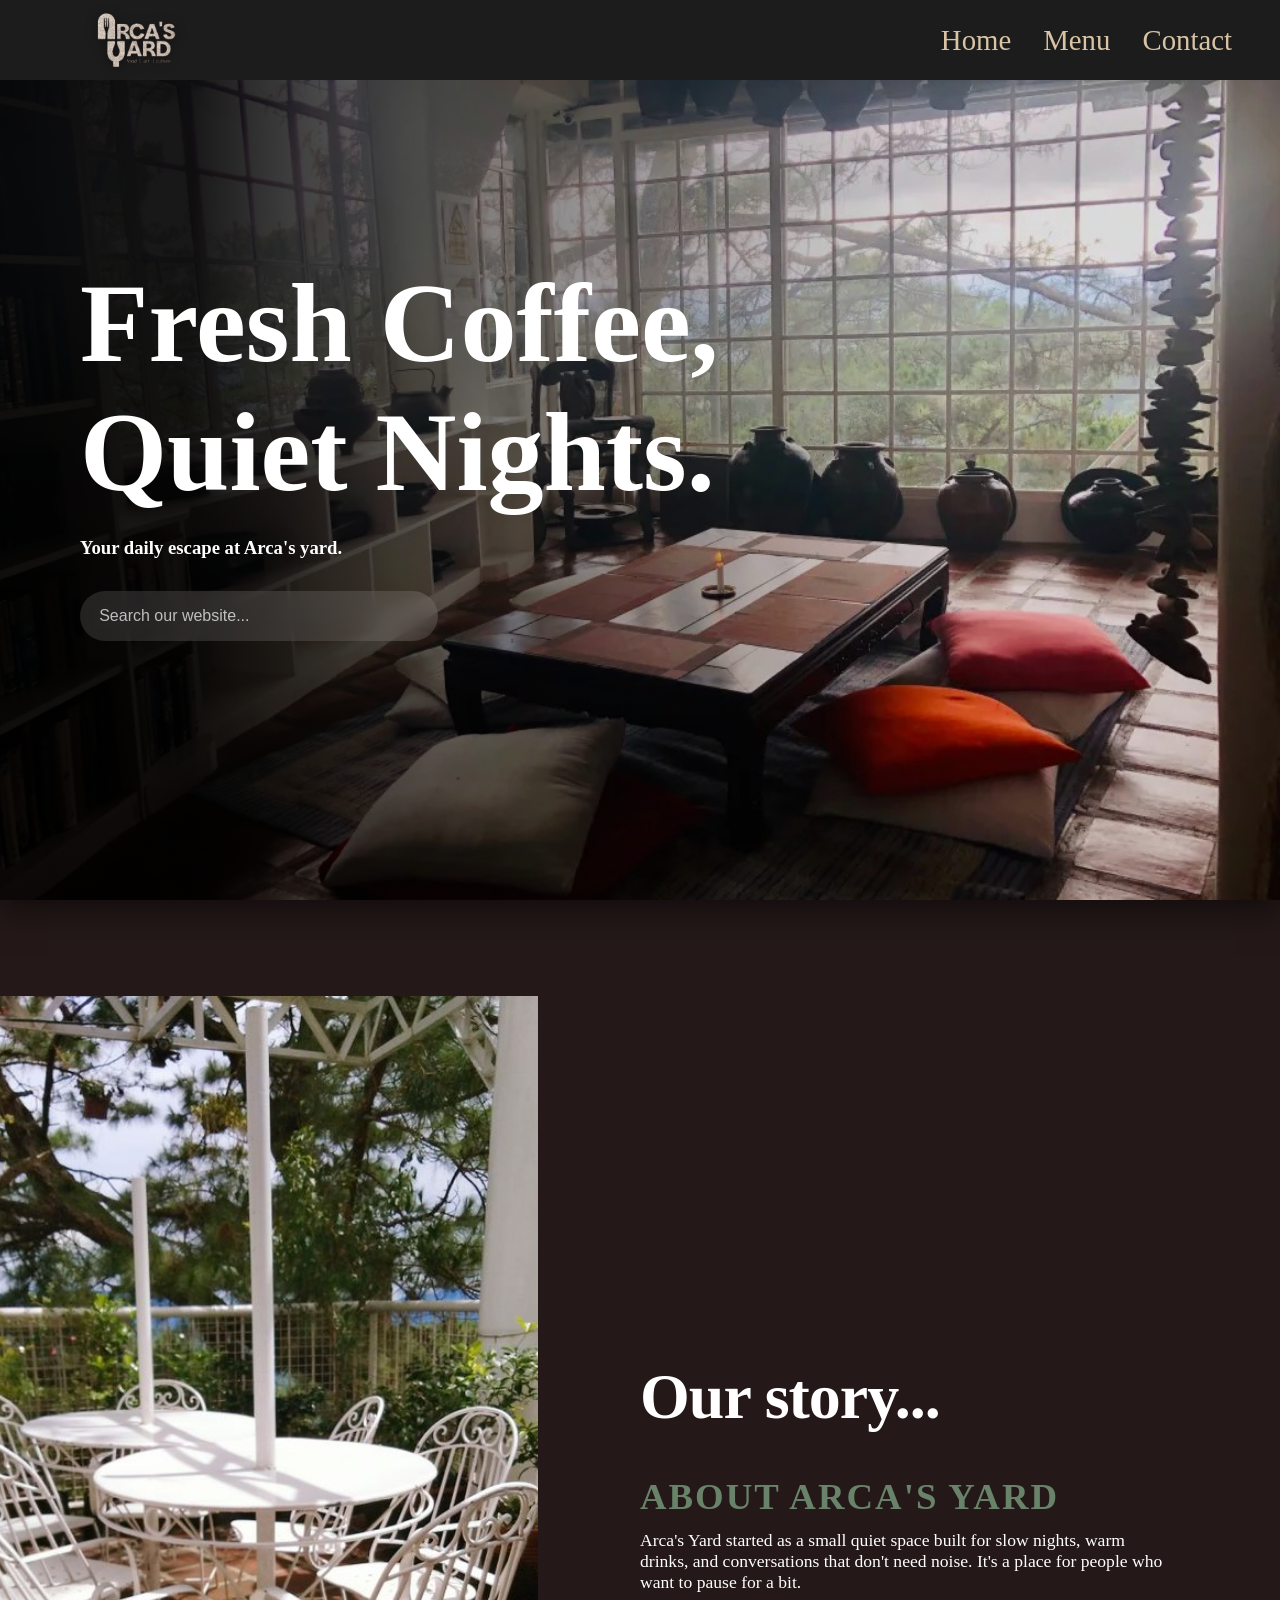
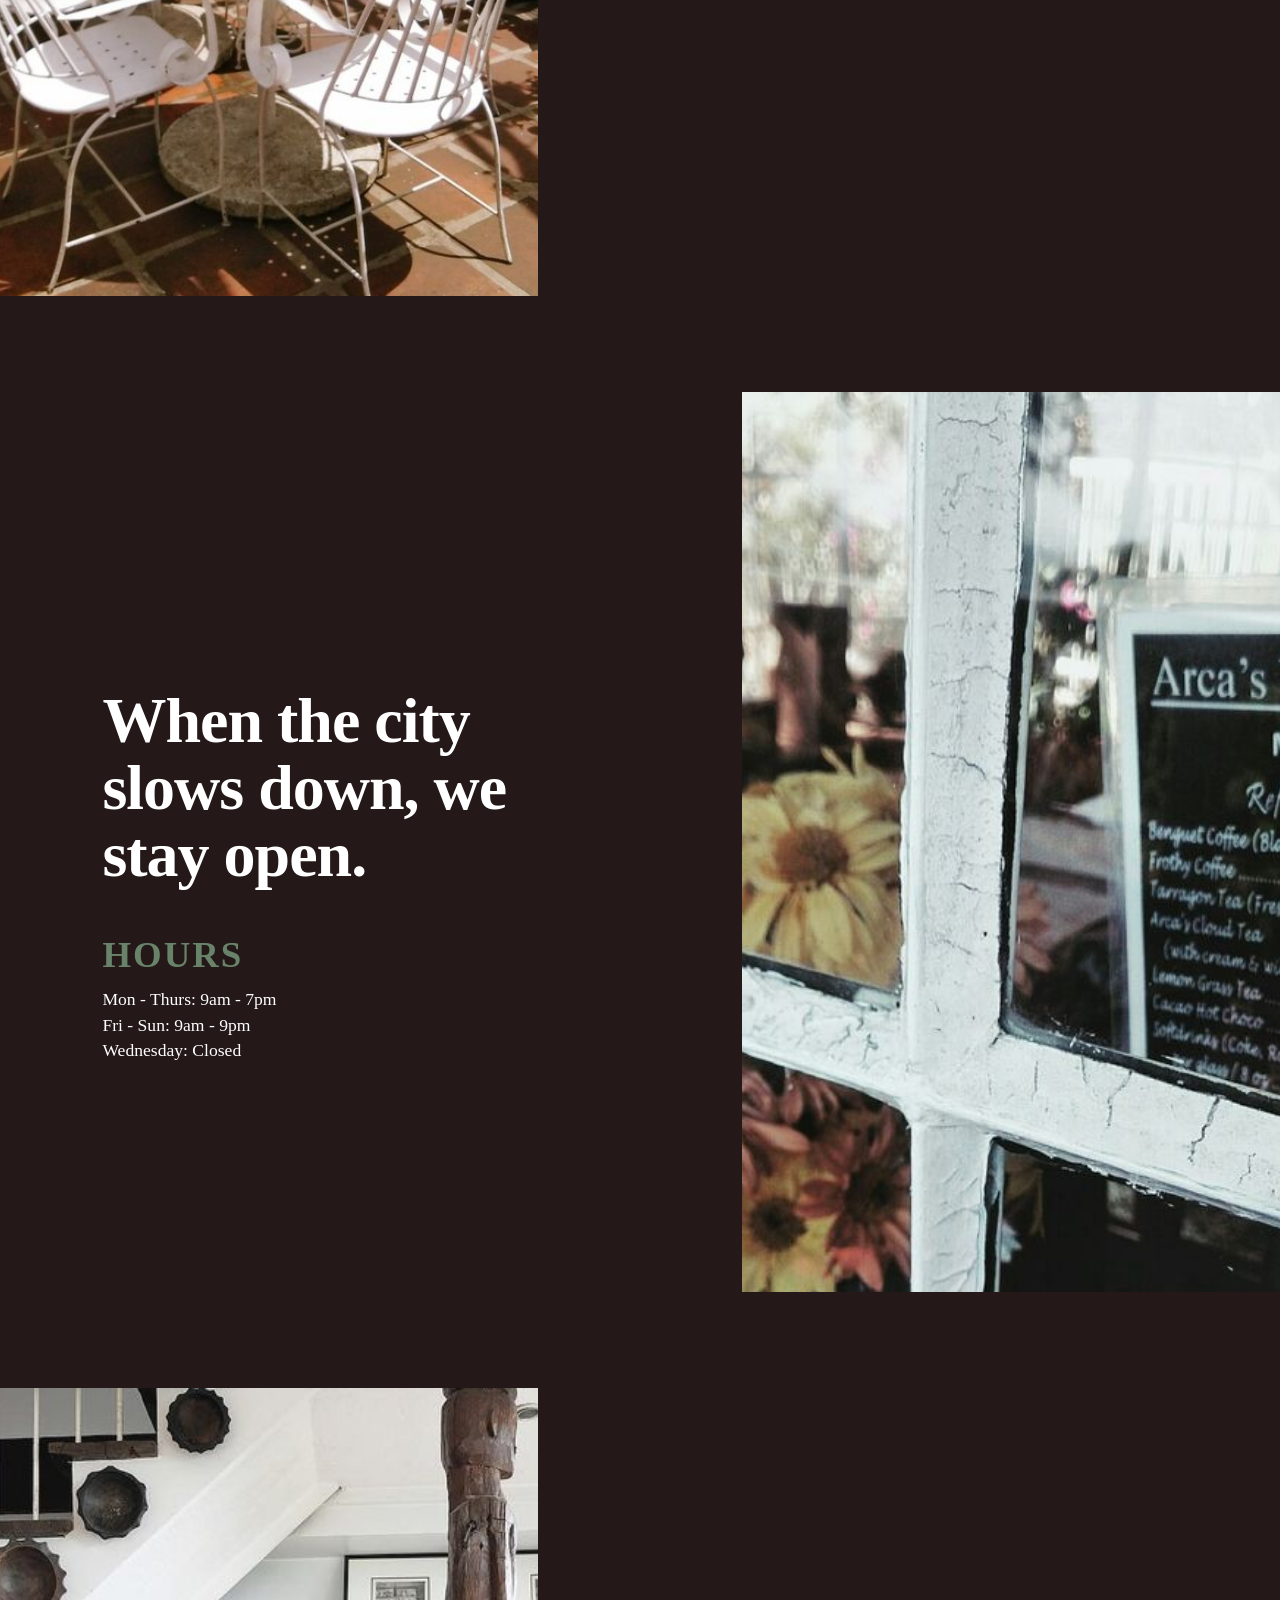
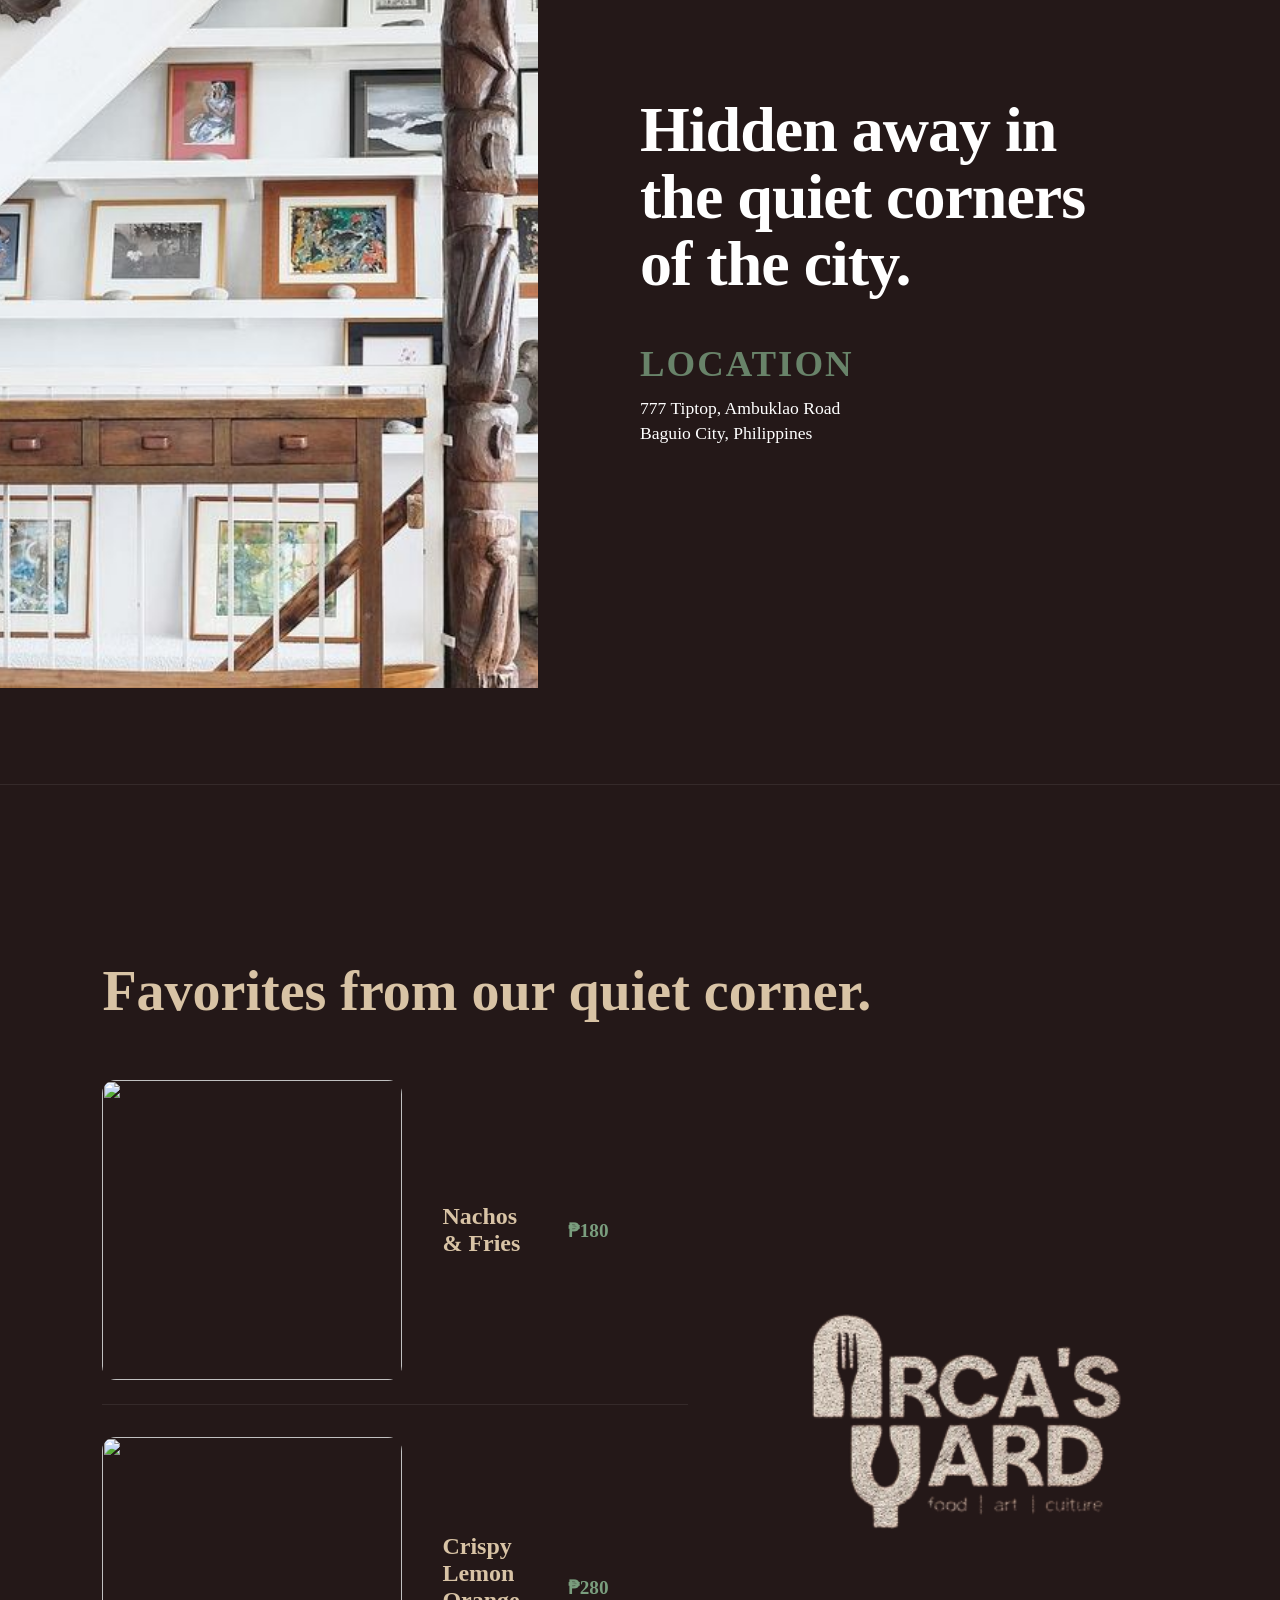
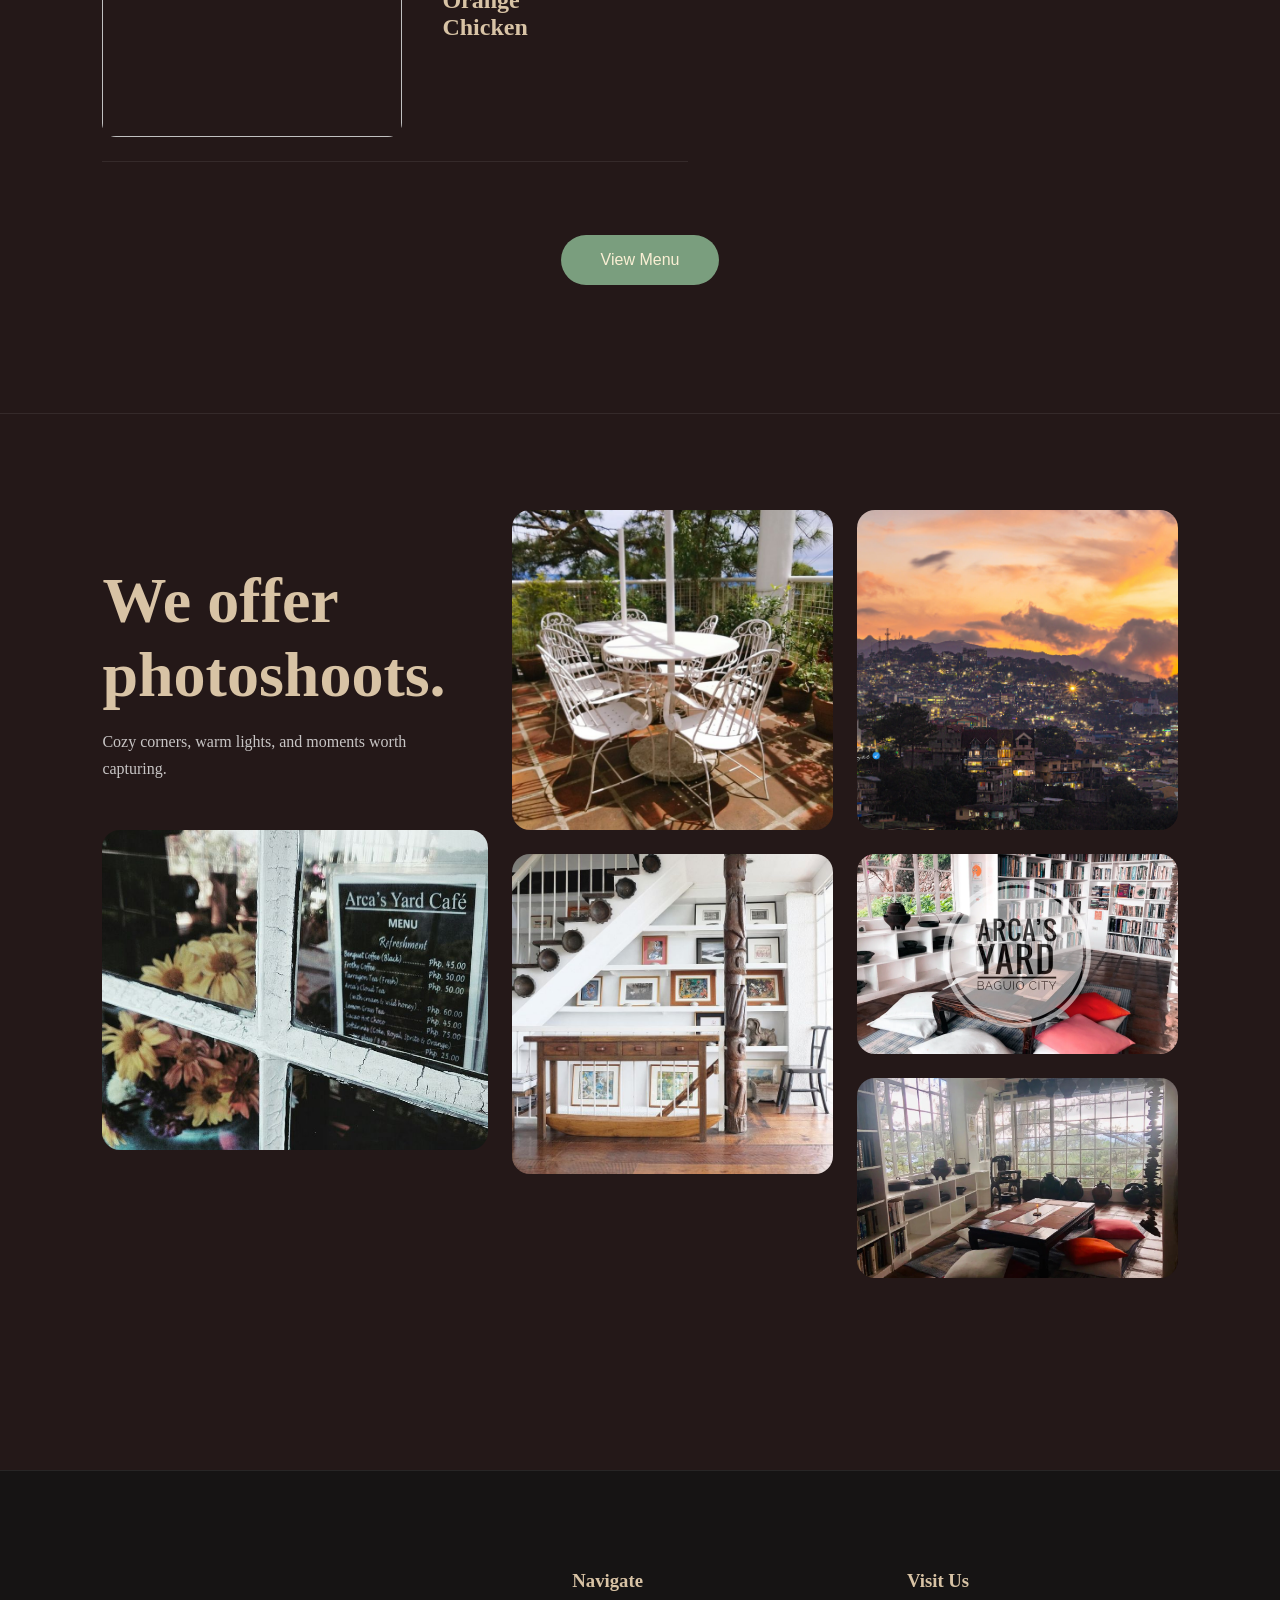
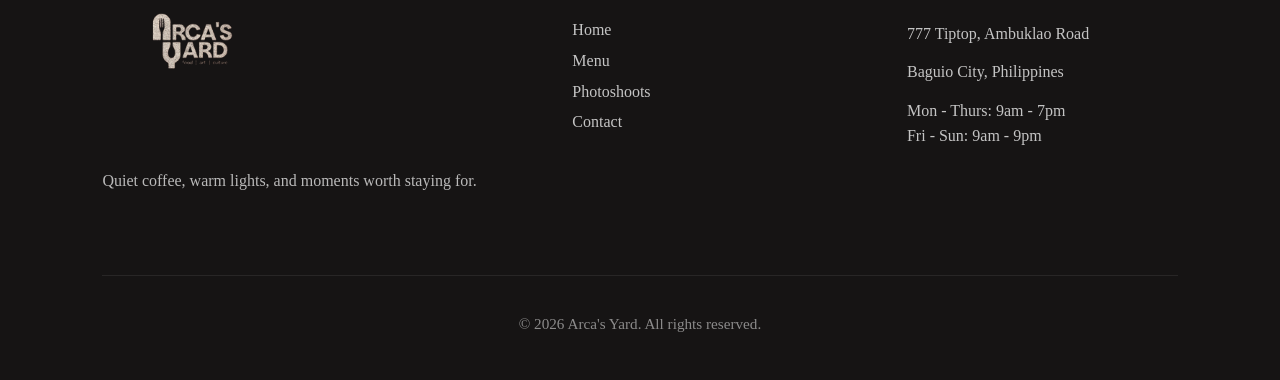
==== index.html @ 69cc90a5 "Fixed Bento Grid and added footer section" ====
<!DOCTYPE html>
<html lang="en">

<head>
    <meta charset="UTF-8">
    <meta name="viewport" content="width=device-width, initial-scale=1.0">
    <link rel="stylesheet" href="styles.css">
    <title>Welcome to Arca's Yard!</title>
</head>

<body>

    <header class="TopNav">

        <div class="Logo">
            <img src="images/Logo.png">
        </div>

        <ul class="NavigationBtns">
            <li><a href="#home">Home</a></li>
            <li><a href="#menu">Menu</a></li>
            <li><a href="#contact">Contact</a></li>
        </ul>
    </header>

    <section class="headline">
        <div class="headline-card">
            <img src="images/IMG_3184.jpg">

            <div class="overlay">
                <div class="headline-content">
                    <h1>Fresh Coffee, Quiet Nights.</h1>

                    <h3>Your daily escape at Arca's yard.</h3>

                    <div class="search-bar">
                        <input type="text" placeholder="Search our website...">
                    </div>
                </div>
            </div>
        </div>

    </section>

    <section class="about-section">
        <div class="about-image">
            <img src="images/Arca's Yard.jpg" alt="Cafe Chairs">
        </div>

        <div class="about-content">
            <div class="about-block">
                <p class="big-text">Our story...</p>
                <h2>About Arca's Yard</h2>
                <p>Arca's Yard started as a small quiet space built for slow nights, warm drinks, and conversations that
                    don't need noise. It's a place for people who want to pause for a bit.</p>
            </div>
        </div>
    </section>

    <section class="hours-section">

        <div class="hours-image">
            <img src="/images/Arca's Yard in Baguio City.jpg" alt="girl holding a coffee in a balcony">
        </div>

        <div class="hours-content">
            <div class="hours-block">
                <p class="big-text">When the city slows down, we stay open.</p>
                <h2>Hours</h2>
                <p>Mon - Thurs: 9am - 7pm</p>
                <p>Fri - Sun: 9am - 9pm</p>
                <p>Wednesday: Closed</p>
            </div>
        </div>

    </section>

    <section class="location-section">

        <div class="location-image">
            <img src="/images/Beautiful art corner at Arca's yard Baguio_.jpg" alt="cafe location">
        </div>

        <div class="location-content">

            <div class="location-block">
                <p class="big-text">Hidden away in the quiet corners of the city.</p>
                <h2>Location</h2>
                <p>777 Tiptop, Ambuklao Road</p>
                <p>Baguio City, Philippines</p>
            </div>
        </div>

    </section>

    <section class="best-sellers">

        <h1>Favorites from our quiet corner.</h1>

        <div class="best-seller-layout">

            <div class="seller-list">

                <div class="seller-row">
                    <img class="food-img"
                        src="https://i.pinimg.com/1200x/b5/1b/71/b51b71246cbf0629555887230657ae69.jpg">

                    <h2>Nachos & Fries</h2>

                    <p class="price">₱180</p>
                </div>

                <div class="seller-row">
                    <img class="food-img"
                        src="https://i.pinimg.com/1200x/28/c6/1a/28c61a16fe4b2691c024f75bf089f81d.jpg">

                    <h2>Crispy Lemon Orange Chicken</h2>

                    <p class="price">₱280</p>
                </div>

            </div>

            <div class="seller-image">
                <img src="/images/Logo.png">
            </div>

        </div>

        <div class="menu-button-container">
            <button class="menu-btn">View Menu</button>
        </div>

    </section>

    <section class="photoshoot-section">

        <div class="photoshoot-grid">

            <div class="left-stack">

                <div class="photoshoot-text">
                    <h1>We offer photoshoots.</h1>
                    <p>
                        Cozy corners, warm lights, and moments worth capturing.
                    </p>
                </div>

                <div class="grid-item large">
                    <img src="images/Arca's Yard in Baguio City.jpg">
                </div>

            </div>

            <div class="grid-column">
                <div class="grid-item">
                    <img src="images/Arca's Yard.jpg">
                </div>

                <div class="grid-item">
                    <img src="images/Beautiful art corner at Arca's yard Baguio_.jpg">
                </div>
            </div>

            <div class="grid-column">
                <div class="grid-item">
                    <img src="images/Cityscape.jpg">
                </div>

                <div class="grid-item small">
                    <img src="images/IMG_3913-2.jpg">
                </div>

                <div class="grid-item small">
                    <img src="images/IMG_3184.jpg">
                </div>
            </div>

        </div>
    </section>

    <footer class="footer">

        <div class="footer-top">

            <div class="footer-brand">
                <img src="images/Logo.png" alt="Arca's Yard Logo">

                <p>
                    Quiet coffee, warm lights, and moments worth staying for.
                </p>
            </div>

            <div class="footer-links">
                <h3>Navigate</h3>

                <a href="#">Home</a>
                <a href="#">Menu</a>
                <a href="#">Photoshoots</a>
                <a href="#">Contact</a>
            </div>

            <div class="footer-contact">
                <h3>Visit Us</h3>

                <p>777 Tiptop, Ambuklao Road</p>
                <p>Baguio City, Philippines</p>

                <p class="footer-hours">
                    Mon - Thurs: 9am - 7pm <br>
                    Fri - Sun: 9am - 9pm
                </p>
            </div>

        </div>

        <div class="footer-bottom">
            <p>© 2026 Arca's Yard. All rights reserved.</p>
        </div>

    </footer>
</body>

<script>
    let lastScrollY = window.scrollY;
    const nav = document.querySelector(".TopNav");

    window.addEventListener("scroll", () => {
        const currentScrollY = window.scrollY;

        if (currentScrollY > lastScrollY) {
            // If user scrolling down this hides the navbar :3
            nav.style.transform = "translateY(-100%)";
        } else {
            // Opposite here :3
            nav.style.transform = "translateY(0)";
        }

        lastScrollY = currentScrollY;
    });
</script>

</html>
---- styles.css ----
body {
    margin: 0;
    padding: 0;
    background-color: #241818;
    color: white;
    overflow-x: hidden;

    /* #5d2f2f */
    /* 5e4646 */
}

.home {
    min-height: auto;
    padding: 7rem 2rem 3rem;
}

.home h1 {
    margin-bottom: 1rem;
}

.home p {
    margin: 0;
}

.TopNav {
    position: fixed;
    top: 0;
    left: 0;
    width: 100%;

    height: 5rem;
    background-color: #1d1c1c;

    display: flex;
    align-items: center;
    justify-content: space-between;

    padding: 0 3rem;
    box-sizing: border-box;

    z-index: 1000;

    transition: transform 0.3s ease;
    backdrop-filter: blur(10px);
}

/* LOGO */
.Logo {
    display: flex;
    align-items: center;
    justify-content: center;
    height: 100%;
}

.Logo img {
    height: 11rem;
    width: auto;
    object-fit: contain;

    filter: drop-shadow(0 2px 6px rgba(0, 0, 0, 0.4));
}

.Logo h2 {
    color: #7a9e7e;
    font-size: 2.5rem;
    margin: 0;
}

/* NAV LINKS */
.NavigationBtns {
    list-style: none;
    margin: 0;
    padding: 0;

    display: flex;
    gap: 2rem;
    align-items: center;
}

.NavigationBtns li a {
    text-decoration: none;
    color: #d8c3a5;
    font-size: 1.8rem;
    transition: color 0.2s ease;
}

.NavigationBtns li a:hover {
    color: #7a9e7e;
}

/*SEACRCH BAR*/

.search-bar {
    margin-top: 2rem;
}

.search-bar input {
    width: 320px;
    padding: 1rem 1.2rem;

    border: none;
    outline: none;

    border-radius: 50px;

    background-color: rgba(255, 255, 255, 0.12);
    backdrop-filter: blur(10px);

    color: white;
    font-size: 1rem;
}

.search-bar input::placeholder {
    color: rgba(255, 255, 255, 0.7);
}

/*HEADLINE SECTION*/
.headline {
    display: flex;
    justify-content: center;
    background: none;
    padding: 0;
}

.headline-card {
    width: 100%;
    max-width: 100%;
    height: 100vh;
    overflow: hidden;
    display: flex;
    align-items: center;
    position: relative;
    box-shadow: 0 10px 30px rgba(0, 0, 0, 0.5);
    z-index: 0;
    transition: transform 0.3s ease, box-shadow 0.3s ease;
}

.headline-card img {
    position: absolute;
    top: 0;
    left: 0;
    width: 100%;
    height: 100%;
    object-fit: cover;
    z-index: 1;
    transition: transform 0.5s ease;
}

/*headline left shadow*/
.overlay {
    position: absolute;
    inset: 0;

    background: linear-gradient(to right,
            rgba(0, 0, 0, 0.9) 15%,
            rgba(0, 0, 0, 0.5) 35%,
            rgba(0, 0, 0, 0.1) 75%);
    display: flex;
    justify-content: flex-start;
    align-items: center;
    z-index: 2;
}

.headline-content h1 {
    color: white;
    font-size: 7rem;
    margin: 0 0 20px 0;
}

.headline-content {
    padding-left: 80px;
    max-width: 700px;
    text-align: left;
}

/*About Section*/
.about-section {
    display: flex;
    width: 100%;
    height: 100vh;

    background-color: #241818;
}

.about-image {
    flex: 1;
    overflow: hidden;
    position: relative;
}

.about-image img {
    width: 100%;
    height: 120%;
    object-fit: cover;

    transform: translateY(0);
    transition: transform 0.1s linear;
}

.about-content {
    flex: 1;
    display: flex;
    flex-direction: column;
    justify-content: center;

    padding: 6rem 8%;
    gap: 8rem;
}

.about-block {
    position: relative;
    display: flex;
    flex-direction: column;
    gap: 0.3rem;
}

.about-block h2 {
    margin-top: 1rem;
    font-size: 2.3rem;
    color: #7a9e7e;
    margin: 0.5rem 0;
    letter-spacing: 2px;
    text-transform: uppercase;
    opacity: 0.8;
}

.about-block+.about-block {
    margin-top: 2rem;
}

.about-block p:not(.big-text) {
    margin: 0;
    font-size: 1.1rem;
}

/*Hours Section*/
.hours-section {
    display: flex;
    width: 100%;
    height: 100vh;
    flex-direction: row-reverse;

    background-color: #241818;
}

.hours-image {
    flex: 1;
    overflow: hidden;
    position: relative;
}

.hours-image img {
    width: 100%;
    height: 120%;
    object-fit: cover;

    transform: translateY(0);
    transition: transform 0.1s linear;
}

.hours-content {
    flex: 1;
    display: flex;
    flex-direction: column;
    justify-content: center;

    padding: 6rem 8%;
    gap: 8rem;
}

.hours-block {
    position: relative;
    display: flex;
    flex-direction: column;
    gap: 0.3rem;
}

.hours-block h2 {
    margin-top: 1rem;
    font-size: 2.3rem;
    color: #7a9e7e;
    margin: 0.5rem 0;
    letter-spacing: 2px;
    text-transform: uppercase;
    opacity: 0.8;
}

.big-text {
    font-size: clamp(3.2rem, 5vw, 5.2rem);
    line-height: 1.05;
    font-weight: 700;
    letter-spacing: -1px;

    color: white;

    margin-bottom: 2rem;
    max-width: 95%;
}

.hours-block+.hours-block {
    margin-top: 2rem;
}

.hours-block p:not(.big-text) {
    margin: 0;
    font-size: 1.1rem;
}

/*Location Section*/

.location-section {
    display: flex;
    width: 100%;
    height: 100vh;

    background-color: #241818;
}

.location-image {
    flex: 1;
    overflow: hidden;
    position: relative;
}

.location-image img {
    width: 100%;
    height: 120%;
    object-fit: cover;

    transform: translateY(0);
    transition: transform 0.1s linear;
}

.location-content {
    flex: 1;
    display: flex;
    flex-direction: column;
    justify-content: center;

    padding: 6rem 8%;
    gap: 8rem;
}

.location-block {
    position: relative;
    display: flex;
    flex-direction: column;
    gap: 0.3rem;
}

.location-block h2 {
    margin-top: 1rem;
    font-size: 2.3rem;
    color: #7a9e7e;
    margin: 0.5rem 0;
    letter-spacing: 2px;
    text-transform: uppercase;
    opacity: 0.8;
}

.location-block+.location-block {
    margin-top: 2rem;
}

.location-block p:not(.big-text) {
    margin: 0;
    font-size: 1.1rem;
}

.about-section,
.hours-section,
.location-section,
.headline {
    margin-bottom: 6rem;
}

.best-sellers {
    width: 100%;
    margin: 0;
    padding: 8rem 8%;

    background-color: #241818;

    border-top: 1px solid rgba(255, 255, 255, 0.08);
    border-bottom: 1px solid rgba(255, 255, 255, 0.08);

    box-sizing: border-box;
}

.best-sellers h1 {
    margin-bottom: 3rem;
    color: #d8c3a5;
    font-size: 3.5rem;
}

.best-seller-layout {
    display: grid;
    grid-template-columns: 1fr 1.2fr;
    gap: 4rem;
    align-items: center;
    width: 100%;
}

.seller-list {
    display: flex;
    flex-direction: column;
    gap: 2rem;
    text-align: left;
}

.seller-row {
    display: grid;
    grid-template-columns: 300px 1fr 120px;
    align-items: center;
    gap: 2.5rem;
    padding-bottom: 1.5rem;
    border-bottom: 1px solid rgba(255, 255, 255, 0.08);
}

.food-img {
    width: 300px;
    height: 300px;
    object-fit: cover;
    border-radius: 14px;
    display: block;
}

.price {
    color: #7a9e7e;
    font-size: 1.2rem;
    font-weight: bold;
}

.seller-image {
    display: flex;
    justify-content: center;
    align-items: center;
}

.seller-image img {
    width: 100%;
    height: 700px;

    object-fit: cover;
    border-radius: 20px;
}

.menu-btn {
    padding: 1rem 2.5rem;

    border: none;
    border-radius: 50px;

    background-color: #7a9e7e;
    color: rgb(250, 239, 212);

    font-size: 1rem;
    cursor: pointer;

    transition: transform 0.3s ease, background-color 0.3s ease;
}

.menu-button-container {
    width: 100%;

    display: flex;
    justify-content: center;
    align-items: center;

    margin-top: 4rem;
}

.menu-btn:hover {
    background-color: #91b595;
    transform: translateY(-2px);
}

.seller-row h2 {
    color: #d8c3a5;
    margin: 0;
}

/*Photoshoot Section*/

.photoshoot-section {
    width: 100%;
    padding: 6rem 8%;
    background-color: #241818;
    box-sizing: border-box;
}

.photoshoot-section h1 {
    color: #d8c3a5;
    font-size: 3rem;
    margin-bottom: 3rem;
}

.photoshoot-grid {
    display: grid;
    grid-template-columns: 1.2fr 1fr 1fr;
    gap: 1.5rem;
    align-items: start;
}

.left-stack {
    display: flex;
    flex-direction: column;
    gap: 2rem;
}

.photoshoot-text h1 {
    font-size: 4rem;
    color: #d8c3a5;
    margin-bottom: 1rem;
}

.photoshoot-text p {
    color: rgba(255,255,255,0.75);
    line-height: 1.7;
    max-width: 90%;
}

.grid-column {
    display: flex;
    flex-direction: column;
    gap: 1.5rem;
}

.grid-item {
    overflow: hidden;
    border-radius: 18px;
}

.grid-item img {
    width: 100%;
    height: 100%;
    object-fit: cover;
    display: block;
}

.large img {
    height: 700px;
}

.grid-item img {
    height: 320px;
}

.small img {
    height: 200px;
}

/*Footer Section*/

.footer {
    background-color: #161414;
    padding: 5rem 8% 2rem;
    margin-top: 6rem;

    border-top: 1px solid rgba(255,255,255,0.08);
}

.footer-top {
    display: grid;
    grid-template-columns: 1.5fr 1fr 1fr;
    gap: 4rem;

    margin-bottom: 4rem;
}

.footer-brand img {
    width: 180px;
    margin-bottom: 1rem;
}

.footer-brand p {
    color: rgba(255,255,255,0.7);
    line-height: 1.7;
    max-width: 400px;
}

.footer-links,
.footer-contact {
    display: flex;
    flex-direction: column;
    gap: 0.8rem;
}

.footer-links h3,
.footer-contact h3 {
    color: #d8c3a5;
    margin-bottom: 1rem;
}

.footer-links a {
    text-decoration: none;
    color: rgba(255,255,255,0.75);

    transition: color 0.3s ease;
}

.footer-links a:hover {
    color: #7a9e7e;
}

.footer-contact p {
    color: rgba(255,255,255,0.75);
    margin: 0;
    line-height: 1.6;
}

.footer-hours {
    margin-top: 1rem;
}

.footer-bottom {
    border-top: 1px solid rgba(255,255,255,0.08);
    padding-top: 1.5rem;
    text-align: center;
}

.footer-bottom p {
    color: rgba(255,255,255,0.5);
    font-size: 0.95rem;
}

@media (max-width: 1024px) {
    .photoshoot-grid {
        column-count: 2;
    }
}

@media (max-width: 600px) {
    .photoshoot-grid {
        column-count: 1;
    }
}
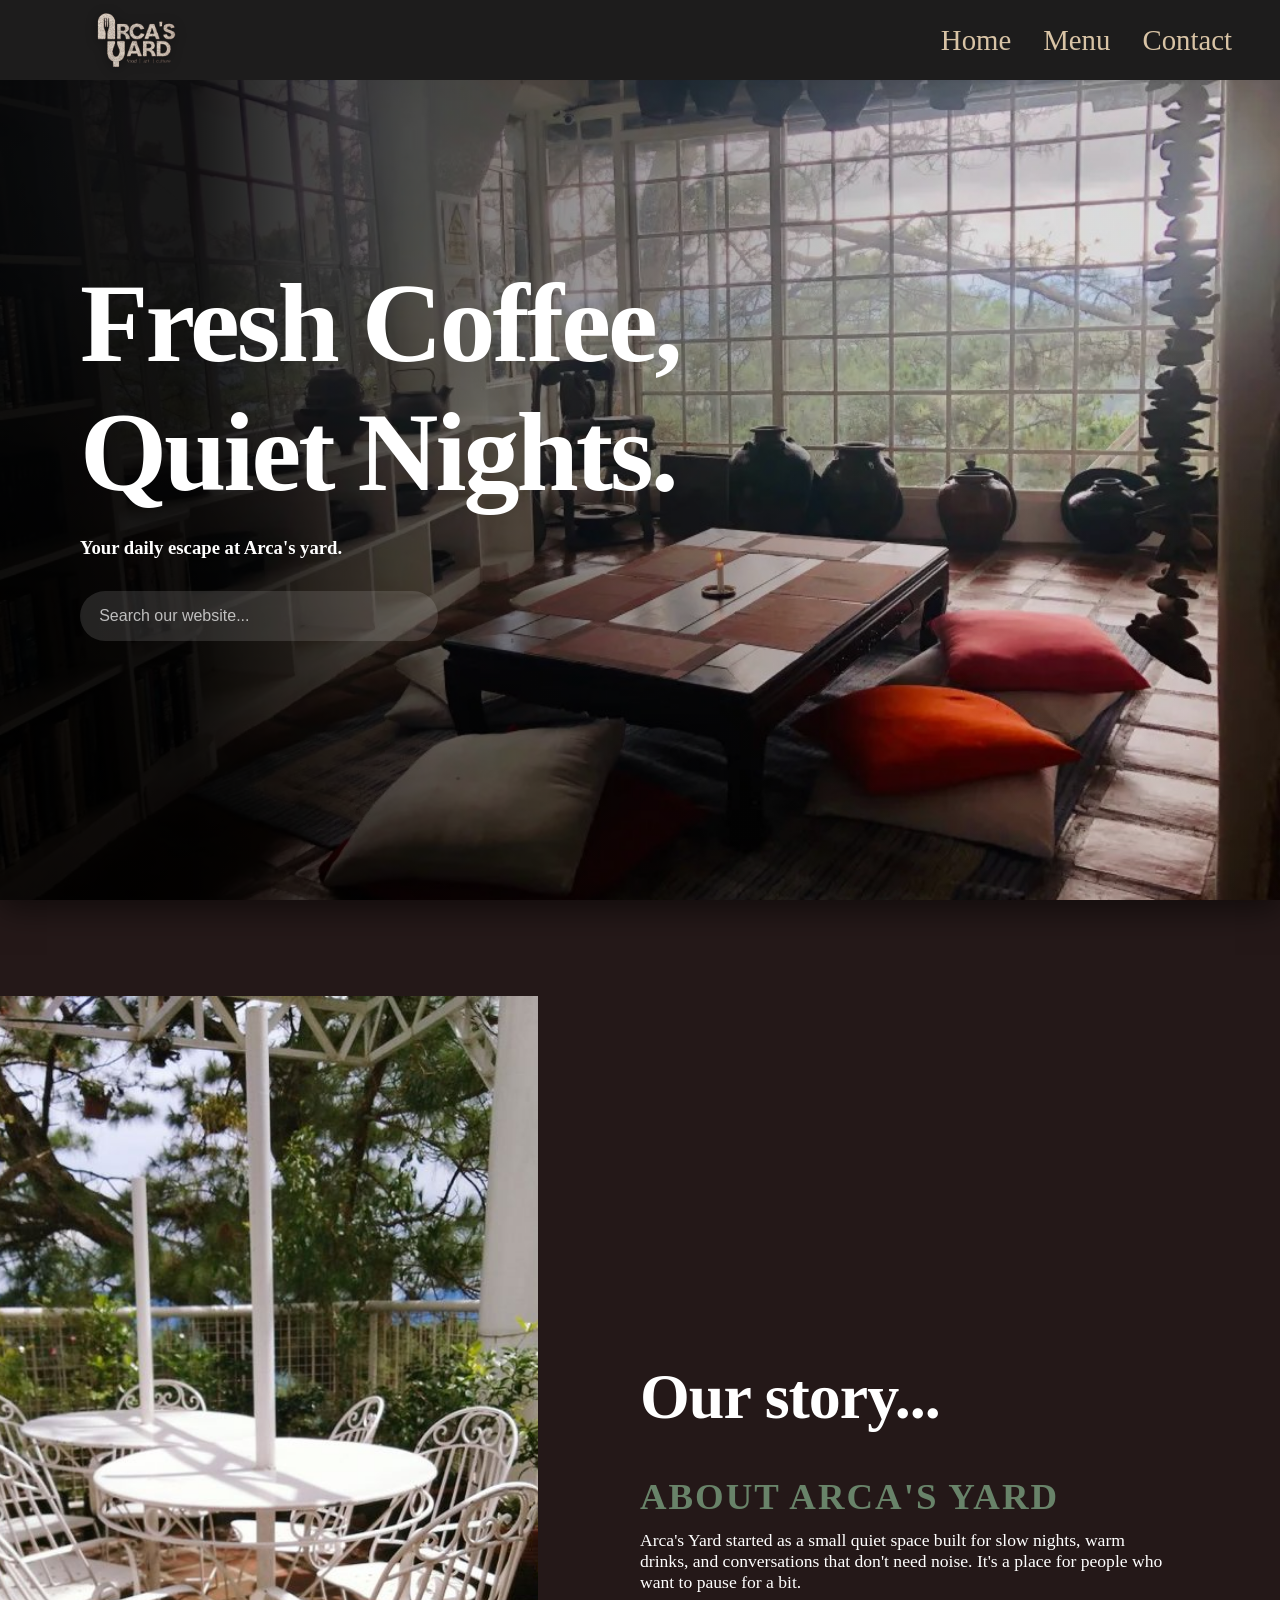
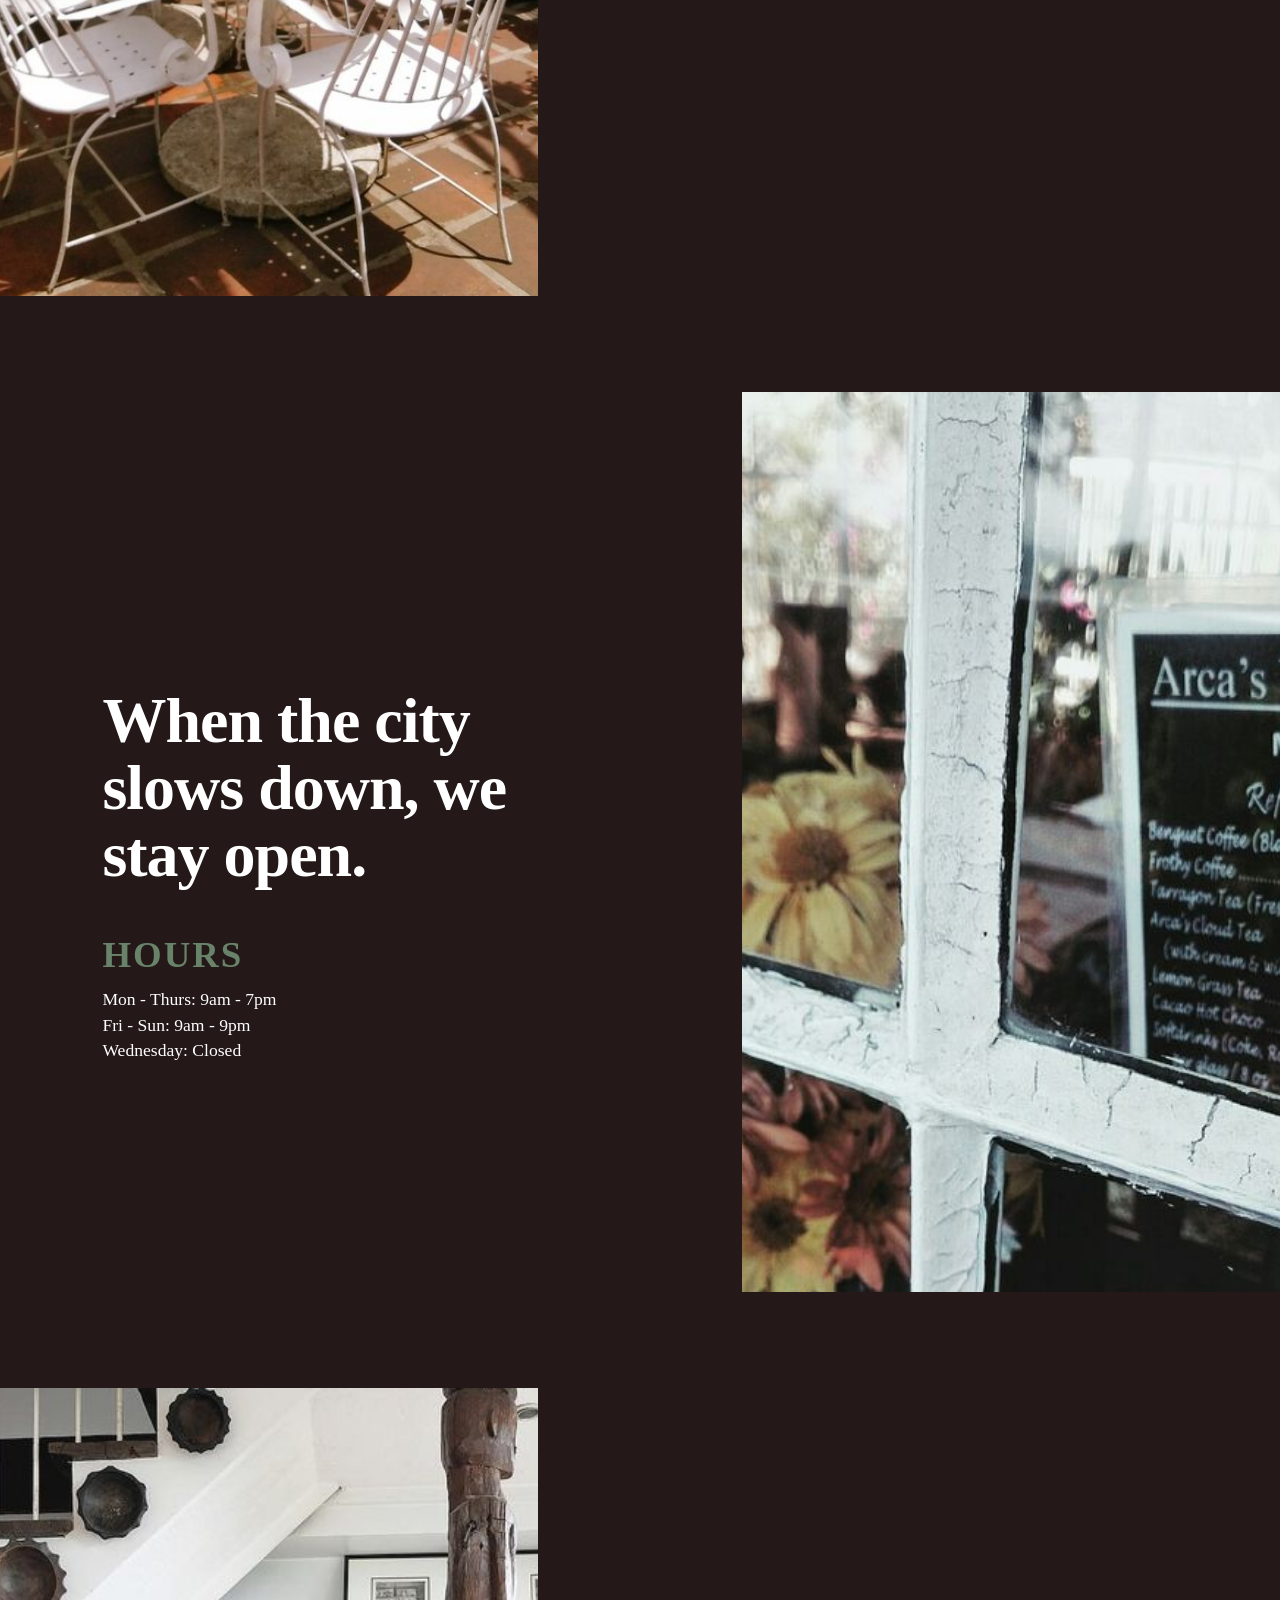
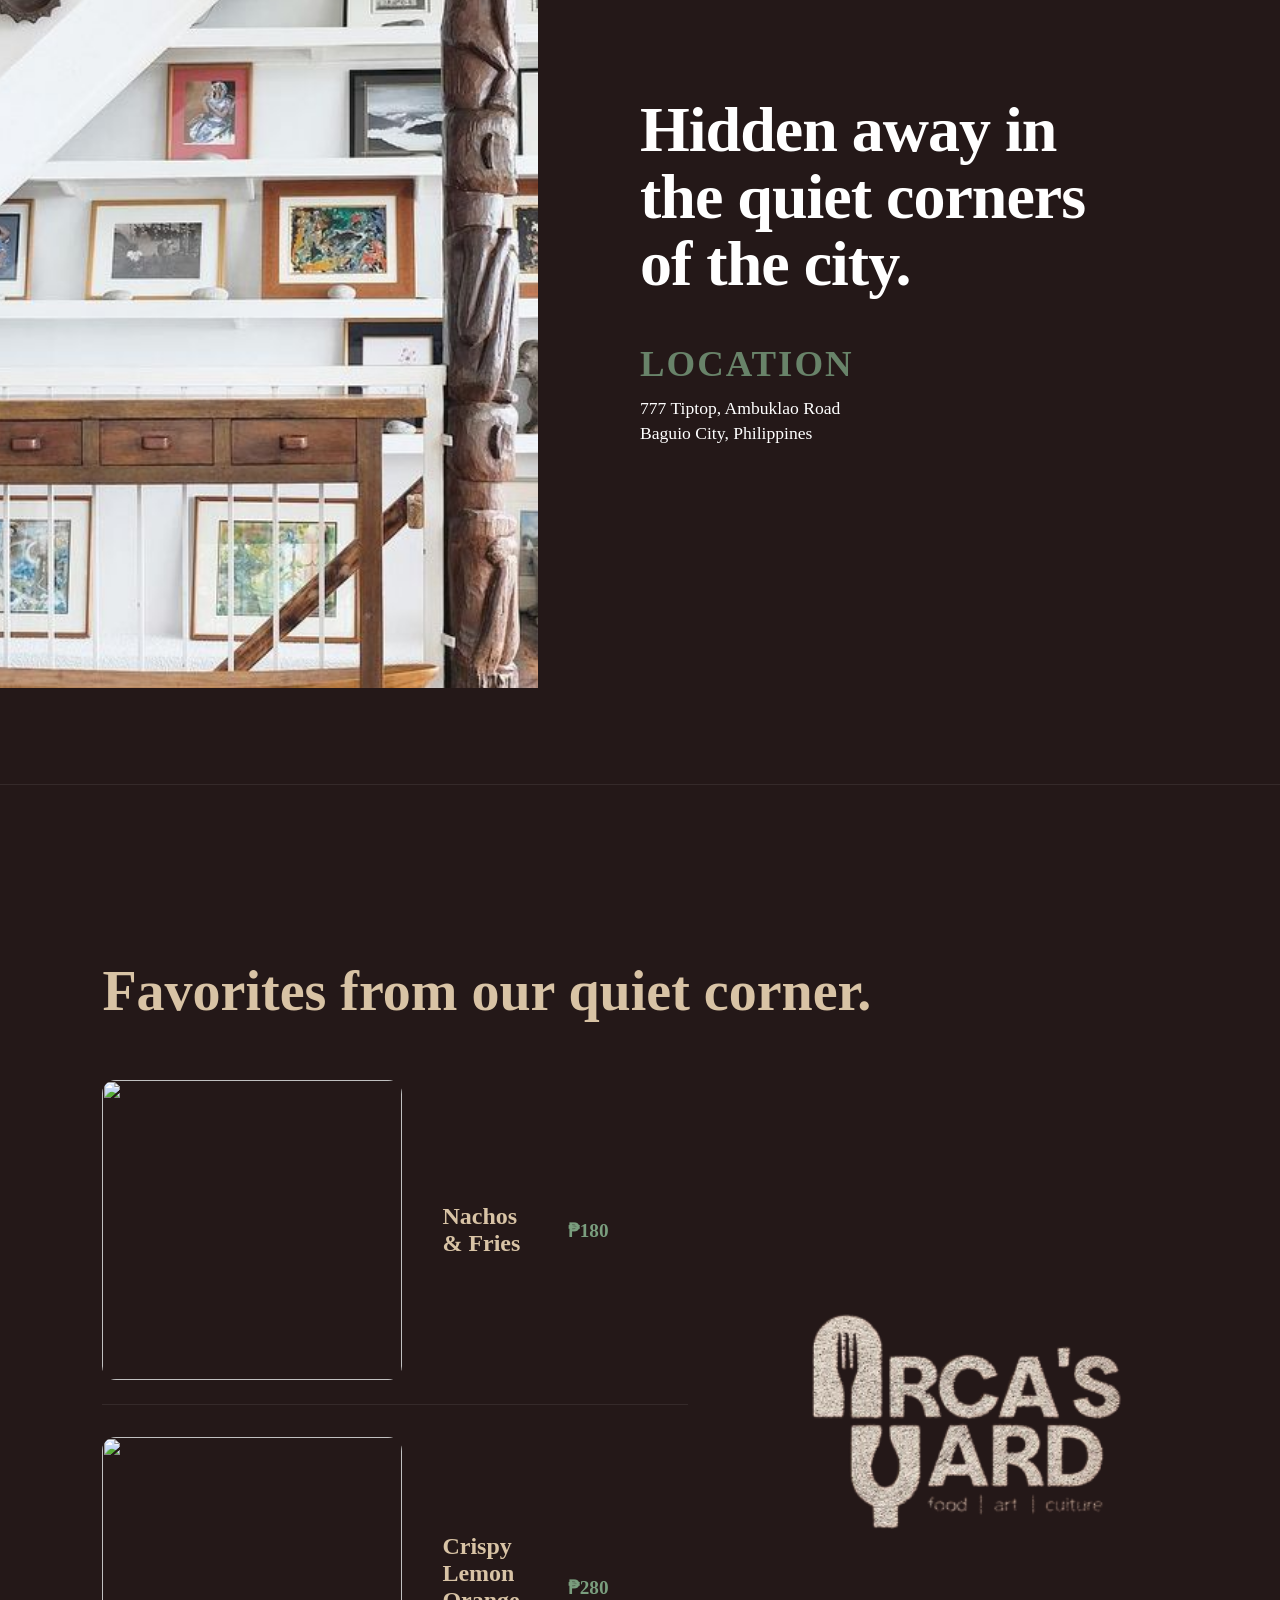
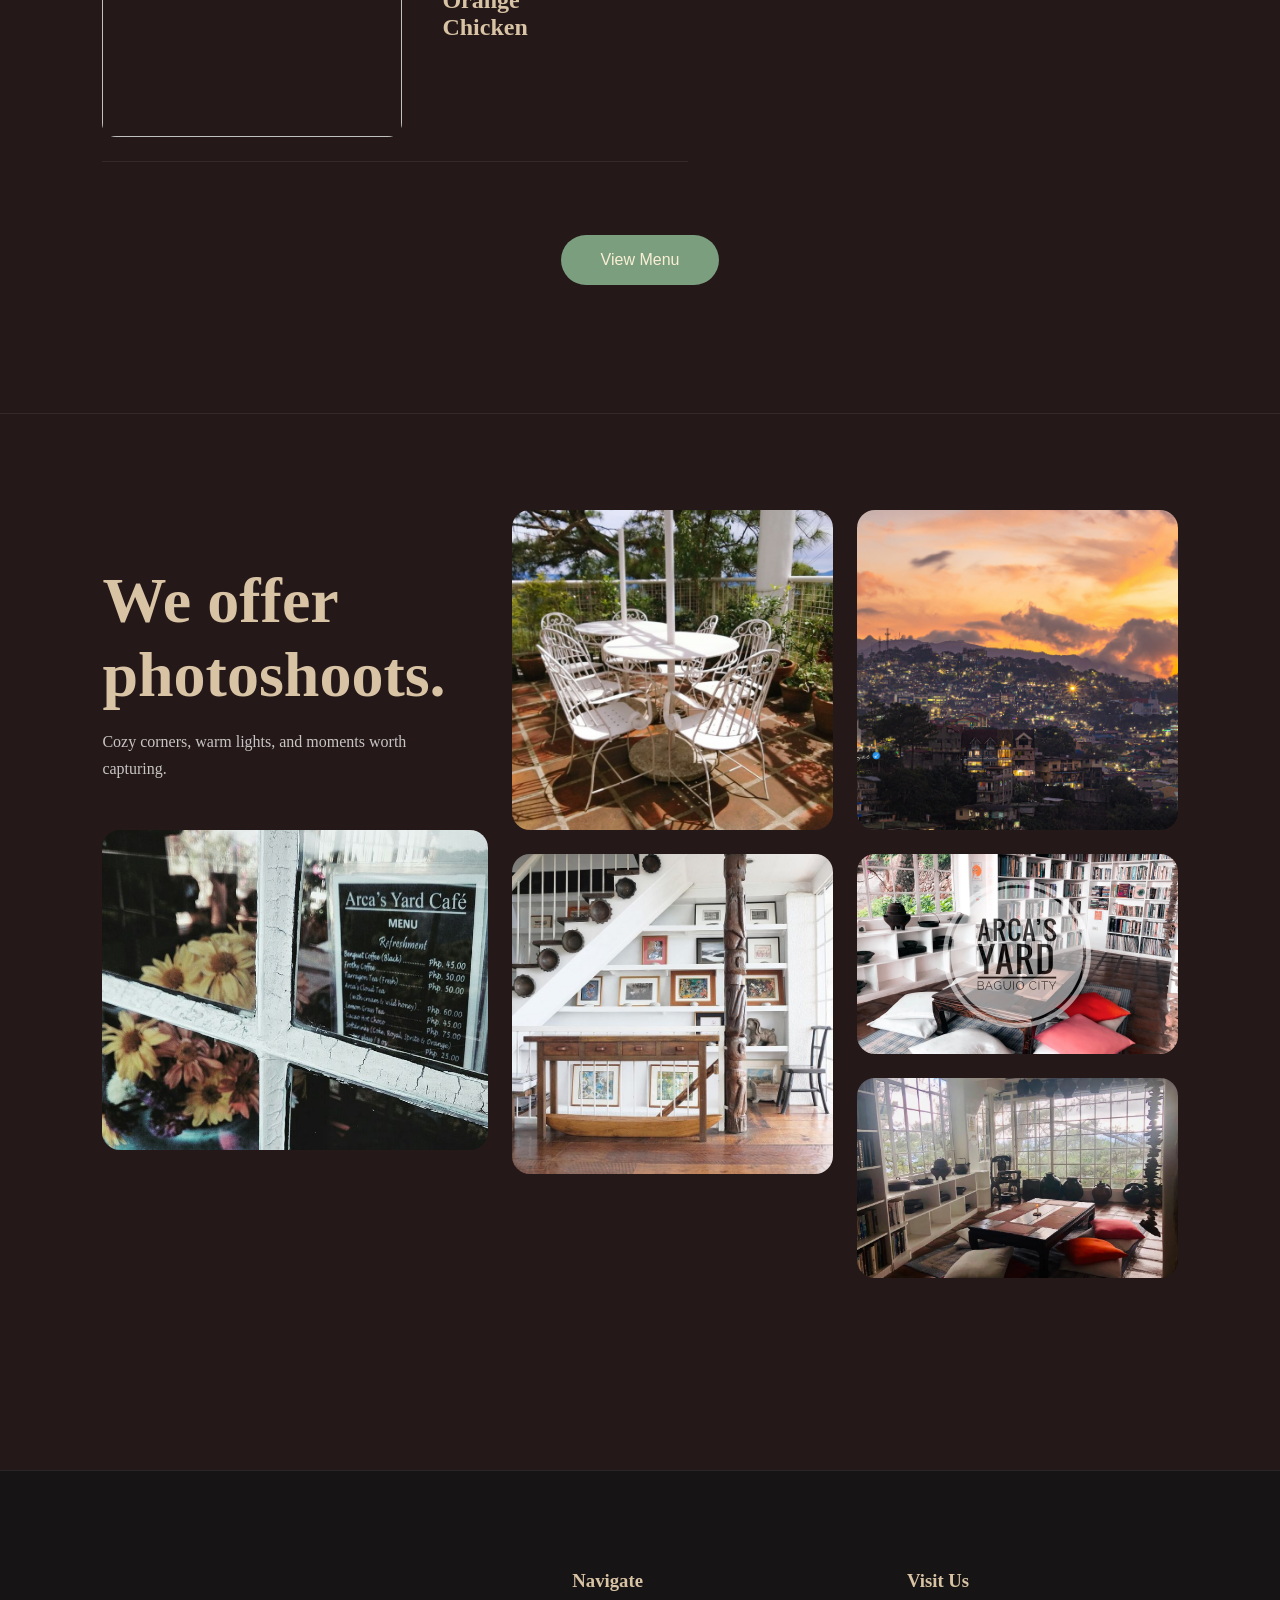
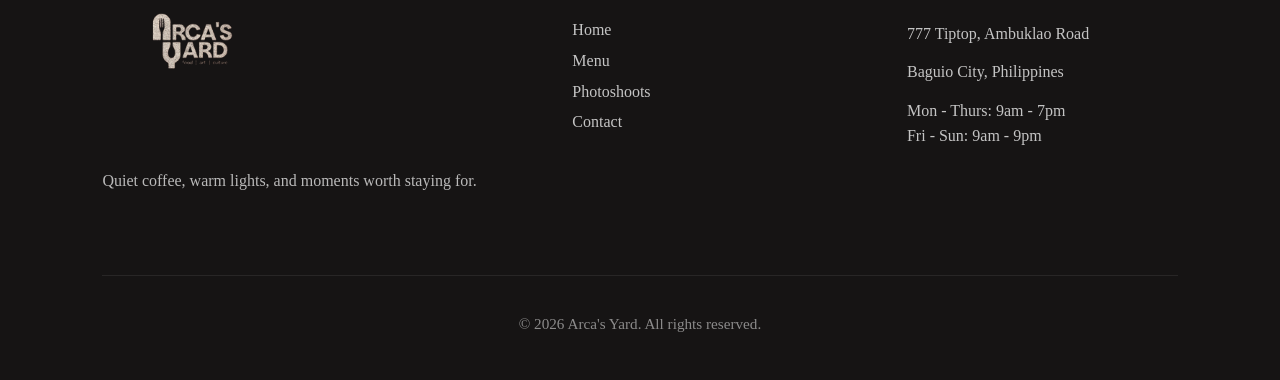
==== commit 0c55ef63: "Added animations" ====
--- a/index.html
+++ b/index.html
@@ -42,13 +42,13 @@
 
     </section>
 
-    <section class="about-section">
-        <div class="about-image">
+    <section class="about-section fade-up">
+        <div class="about-image fade-left">
             <img src="images/Arca's Yard.jpg" alt="Cafe Chairs">
         </div>
 
         <div class="about-content">
-            <div class="about-block">
+            <div class="about-block  fade-right">
                 <p class="big-text">Our story...</p>
                 <h2>About Arca's Yard</h2>
                 <p>Arca's Yard started as a small quiet space built for slow nights, warm drinks, and conversations that
@@ -57,14 +57,14 @@
         </div>
     </section>
 
-    <section class="hours-section">
-
-        <div class="hours-image">
+    <section class="hours-section fade-up">
+
+        <div class="hours-image fade-right">
             <img src="/images/Arca's Yard in Baguio City.jpg" alt="girl holding a coffee in a balcony">
         </div>
 
         <div class="hours-content">
-            <div class="hours-block">
+            <div class="hours-block fade-right">
                 <p class="big-text">When the city slows down, we stay open.</p>
                 <h2>Hours</h2>
                 <p>Mon - Thurs: 9am - 7pm</p>
@@ -75,15 +75,15 @@
 
     </section>
 
-    <section class="location-section">
-
-        <div class="location-image">
+    <section class="location-section fade-up">
+
+        <div class="location-image .fade-left">
             <img src="/images/Beautiful art corner at Arca's yard Baguio_.jpg" alt="cafe location">
         </div>
 
         <div class="location-content">
 
-            <div class="location-block">
+            <div class="location-block fade-right">
                 <p class="big-text">Hidden away in the quiet corners of the city.</p>
                 <h2>Location</h2>
                 <p>777 Tiptop, Ambuklao Road</p>
@@ -93,7 +93,7 @@
 
     </section>
 
-    <section class="best-sellers">
+    <section class="best-sellers fade-up">
 
         <h1>Favorites from our quiet corner.</h1>
 
@@ -102,7 +102,7 @@
             <div class="seller-list">
 
                 <div class="seller-row">
-                    <img class="food-img"
+                    <img class="food-img fade-left"
                         src="https://i.pinimg.com/1200x/b5/1b/71/b51b71246cbf0629555887230657ae69.jpg">
 
                     <h2>Nachos & Fries</h2>
@@ -111,7 +111,7 @@
                 </div>
 
                 <div class="seller-row">
-                    <img class="food-img"
+                    <img class="food-img fade-left"
                         src="https://i.pinimg.com/1200x/28/c6/1a/28c61a16fe4b2691c024f75bf089f81d.jpg">
 
                     <h2>Crispy Lemon Orange Chicken</h2>
@@ -121,7 +121,7 @@
 
             </div>
 
-            <div class="seller-image">
+            <div class="seller-image fade-right">
                 <img src="/images/Logo.png">
             </div>
 
@@ -133,7 +133,7 @@
 
     </section>
 
-    <section class="photoshoot-section">
+    <section class="photoshoot-section fade-up">
 
         <div class="photoshoot-grid">
 
@@ -146,14 +146,14 @@
                     </p>
                 </div>
 
-                <div class="grid-item large">
+                <div class="grid-item large fade-left">
                     <img src="images/Arca's Yard in Baguio City.jpg">
                 </div>
 
             </div>
 
             <div class="grid-column">
-                <div class="grid-item">
+                <div class="grid-item fade-left">
                     <img src="images/Arca's Yard.jpg">
                 </div>
 
@@ -163,15 +163,15 @@
             </div>
 
             <div class="grid-column">
-                <div class="grid-item">
+                <div class="grid-item fade-left">
                     <img src="images/Cityscape.jpg">
                 </div>
 
-                <div class="grid-item small">
+                <div class="grid-item small fade-left">
                     <img src="images/IMG_3913-2.jpg">
                 </div>
 
-                <div class="grid-item small">
+                <div class="grid-item small fade-left">
                     <img src="images/IMG_3184.jpg">
                 </div>
             </div>
@@ -179,7 +179,7 @@
         </div>
     </section>
 
-    <footer class="footer">
+    <footer class="footer fade-up">
 
         <div class="footer-top">
 
@@ -236,8 +236,32 @@
             nav.style.transform = "translateY(0)";
         }
 
+        if (window.scrollY > 50) {
+            nav.classList.add("scrolled");
+        } else {
+            nav.classList.remove("scrolled");
+        }
+
         lastScrollY = currentScrollY;
     });
 </script>
 
+<script>
+    const fadeElements = document.querySelectorAll(
+    ".fade-up, .fade-left, .fade-right"
+);
+
+    const observer = new IntersectionObserver((entries) => {
+        entries.forEach((entry) => {
+            if (entry.isIntersecting) {
+                entry.target.classList.add("show");
+            }
+        });
+    }, {
+        threshold: 0.15
+    });
+
+    fadeElements.forEach((el) => observer.observe(el));
+</script>
+
 </html>
--- a/styles.css
+++ b/styles.css
@@ -1,3 +1,98 @@
+html {
+    scroll-behavior: smooth;
+}
+
+/*Fade animations*/
+.fade-up {
+    opacity: 0;
+    transform: translateY(60px);
+    transition:
+        opacity 0.8s ease,
+        transform 0.8s ease;
+}
+
+.fade-up.show {
+    opacity: 1;
+    transform: translateY(0);
+}
+
+.fade-left,
+.fade-right {
+    opacity: 0;
+    transition:
+        opacity 0.8s ease,
+        transform 0.8s ease;
+}
+
+.fade-left {
+    transform: translateX(-60px);
+}
+
+.fade-right {
+    transform: translateX(60px);
+}
+
+.fade-left.show,
+.fade-right.show {
+    opacity: 1;
+    transform: translateX(0);
+}
+
+/*Text Animations*/
+.headline-content h1,
+.headline-content h3,
+.search-bar {
+    opacity: 0;
+    transform: translateY(30px);
+}
+
+.headline-content h1 {
+    animation: fadeUp 1s ease forwards;
+    letter-spacing: -3px;
+}
+
+.headline-content h3 {
+    animation: fadeUp 1s ease forwards;
+    animation-delay: 0.3s;
+}
+
+.search-bar {
+    animation: fadeUp 1s ease forwards;
+    animation-delay: 0.6s;
+}
+
+/*Hover*/
+.grid-item img,
+.food-img,
+.hours-image img,
+.location-image img,
+.about-image img {
+    transition:
+        transform 0.5s ease,
+        filter 0.5s ease;
+}
+
+.grid-item:hover img,
+.seller-row:hover .food-img,
+.about-image:hover img,
+.hours-image:hover img,
+.location-image:hover img {
+    transform: scale(1.05);
+}
+
+.seller-row {
+    transition:
+        transform 0.3s ease,
+        background-color 0.3s ease;
+}
+
+.seller-row:hover {
+    transform: translateX(10px);
+
+    background-color: rgba(255,255,255,0.03);
+}
+
+/*main*/
 body {
     margin: 0;
     padding: 0;
@@ -22,6 +117,8 @@
     margin: 0;
 }
 
+/*Top Navigtaion Bar*/
+
 .TopNav {
     position: fixed;
     top: 0;
@@ -42,6 +139,11 @@
 
     transition: transform 0.3s ease;
     backdrop-filter: blur(10px);
+}
+
+.TopNav.scrolled {
+    background-color: rgba(20,20,20,0.85);
+    box-shadow: 0 5px 20px rgba(0,0,0,0.3);
 }
 
 /* LOGO */
@@ -143,7 +245,8 @@
     height: 100%;
     object-fit: cover;
     z-index: 1;
-    transition: transform 0.5s ease;
+    transition: transform 0.8s ease;
+    animation: heroFade 1.5s ease;
 }
 
 /*headline left shadow*/
@@ -457,7 +560,10 @@
     font-size: 1rem;
     cursor: pointer;
 
-    transition: transform 0.3s ease, background-color 0.3s ease;
+    transition:
+        transform 0.3s ease,
+        background-color 0.3s ease,
+        box-shadow 0.3s ease;
 }
 
 .menu-button-container {
@@ -471,8 +577,8 @@
 }
 
 .menu-btn:hover {
-    background-color: #91b595;
-    transform: translateY(-2px);
+    transform: translateY(-3px);
+    box-shadow: 0 10px 25px rgba(122,158,126,0.25);
 }
 
 .seller-row h2 {
@@ -550,6 +656,25 @@
     height: 200px;
 }
 
+.grid-item {
+    position: relative;
+}
+
+.grid-item::after {
+    content: "";
+
+    position: absolute;
+    inset: 0;
+
+    background: rgba(0,0,0,0);
+
+    transition: background 0.4s ease;
+}
+
+.grid-item:hover::after {
+    background: rgba(0,0,0,0.15);
+}
+
 /*Footer Section*/
 
 .footer {
@@ -622,6 +747,30 @@
 .footer-bottom p {
     color: rgba(255,255,255,0.5);
     font-size: 0.95rem;
+}
+
+@keyframes heroFade {
+    from {
+        opacity: 0;
+        transform: scale(1.04);
+    }
+
+    to {
+        opacity: 1;
+        transform: scale(1);
+    }
+}
+
+@keyframes fadeUp {
+    from {
+        opacity: 0;
+        transform: translateY(30px);
+    }
+
+    to {
+        opacity: 1;
+        transform: translateY(0);
+    }
 }
 
 @media (max-width: 1024px) {
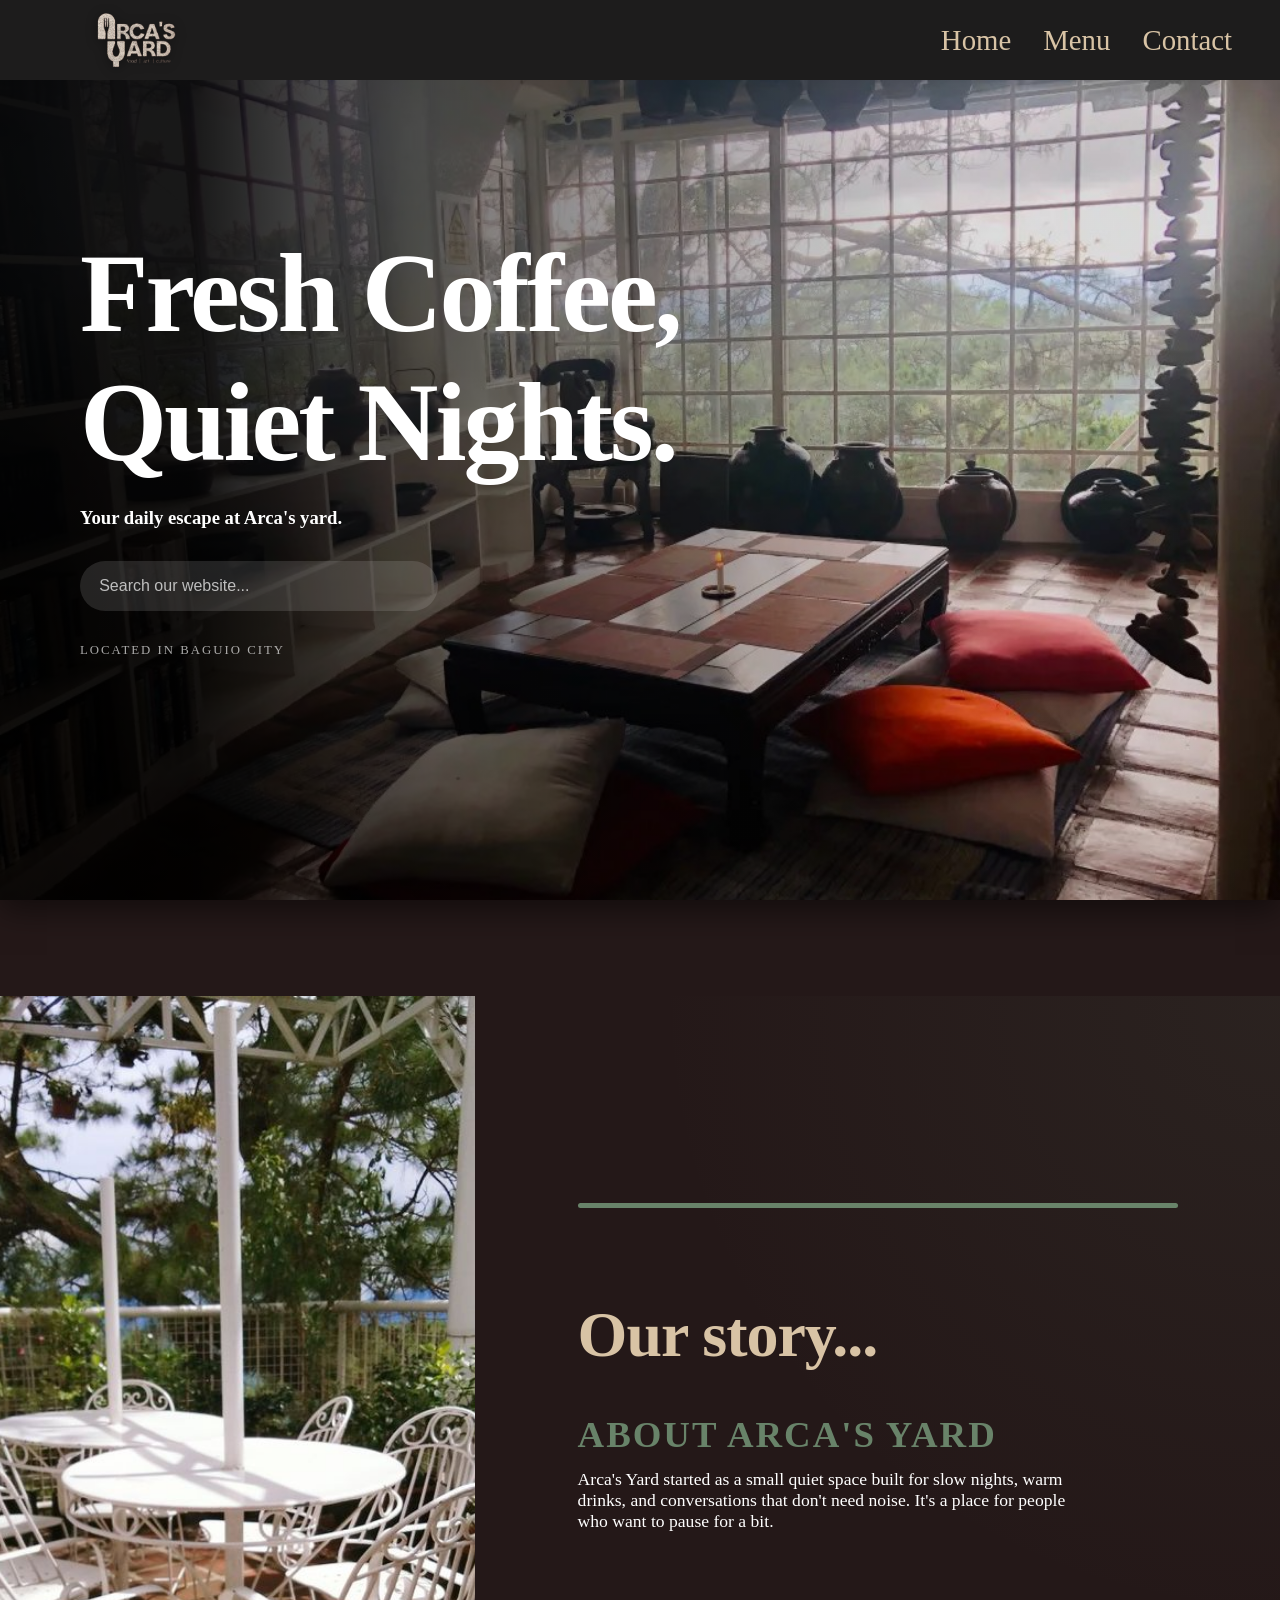
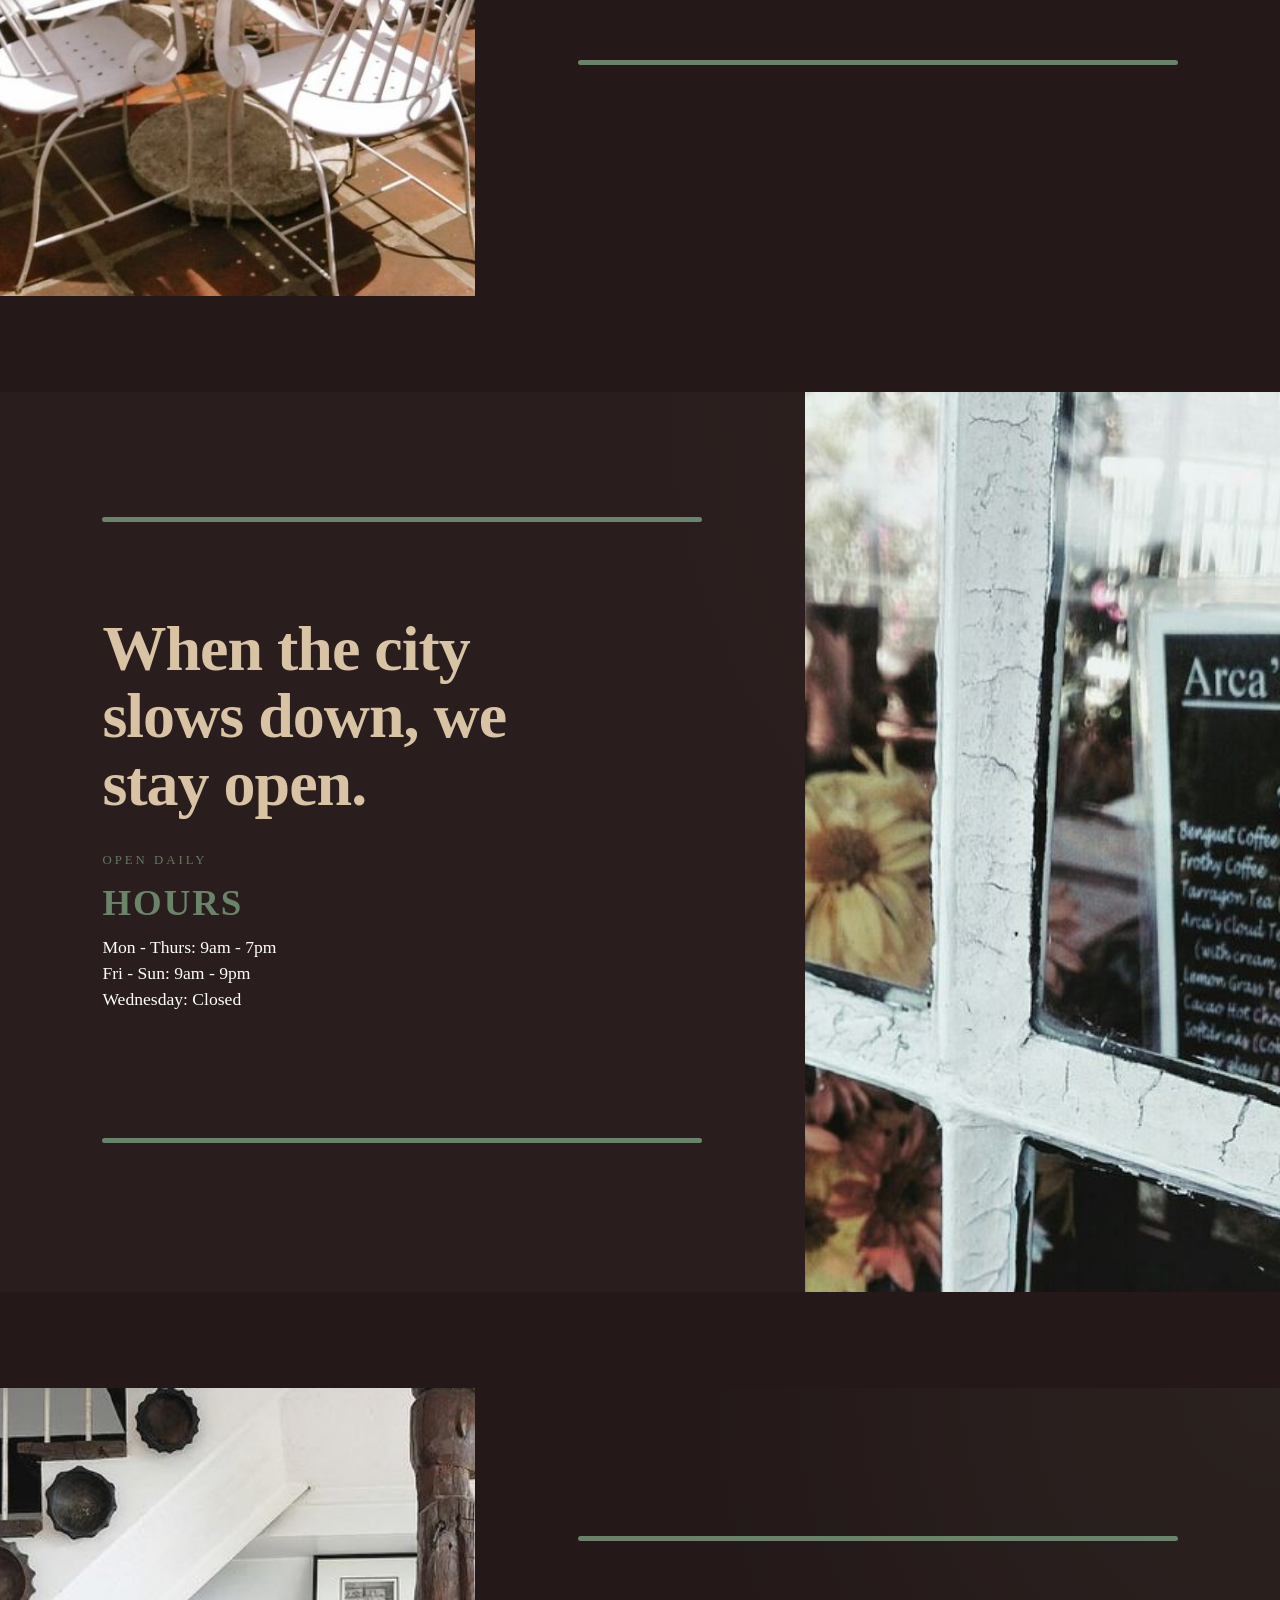
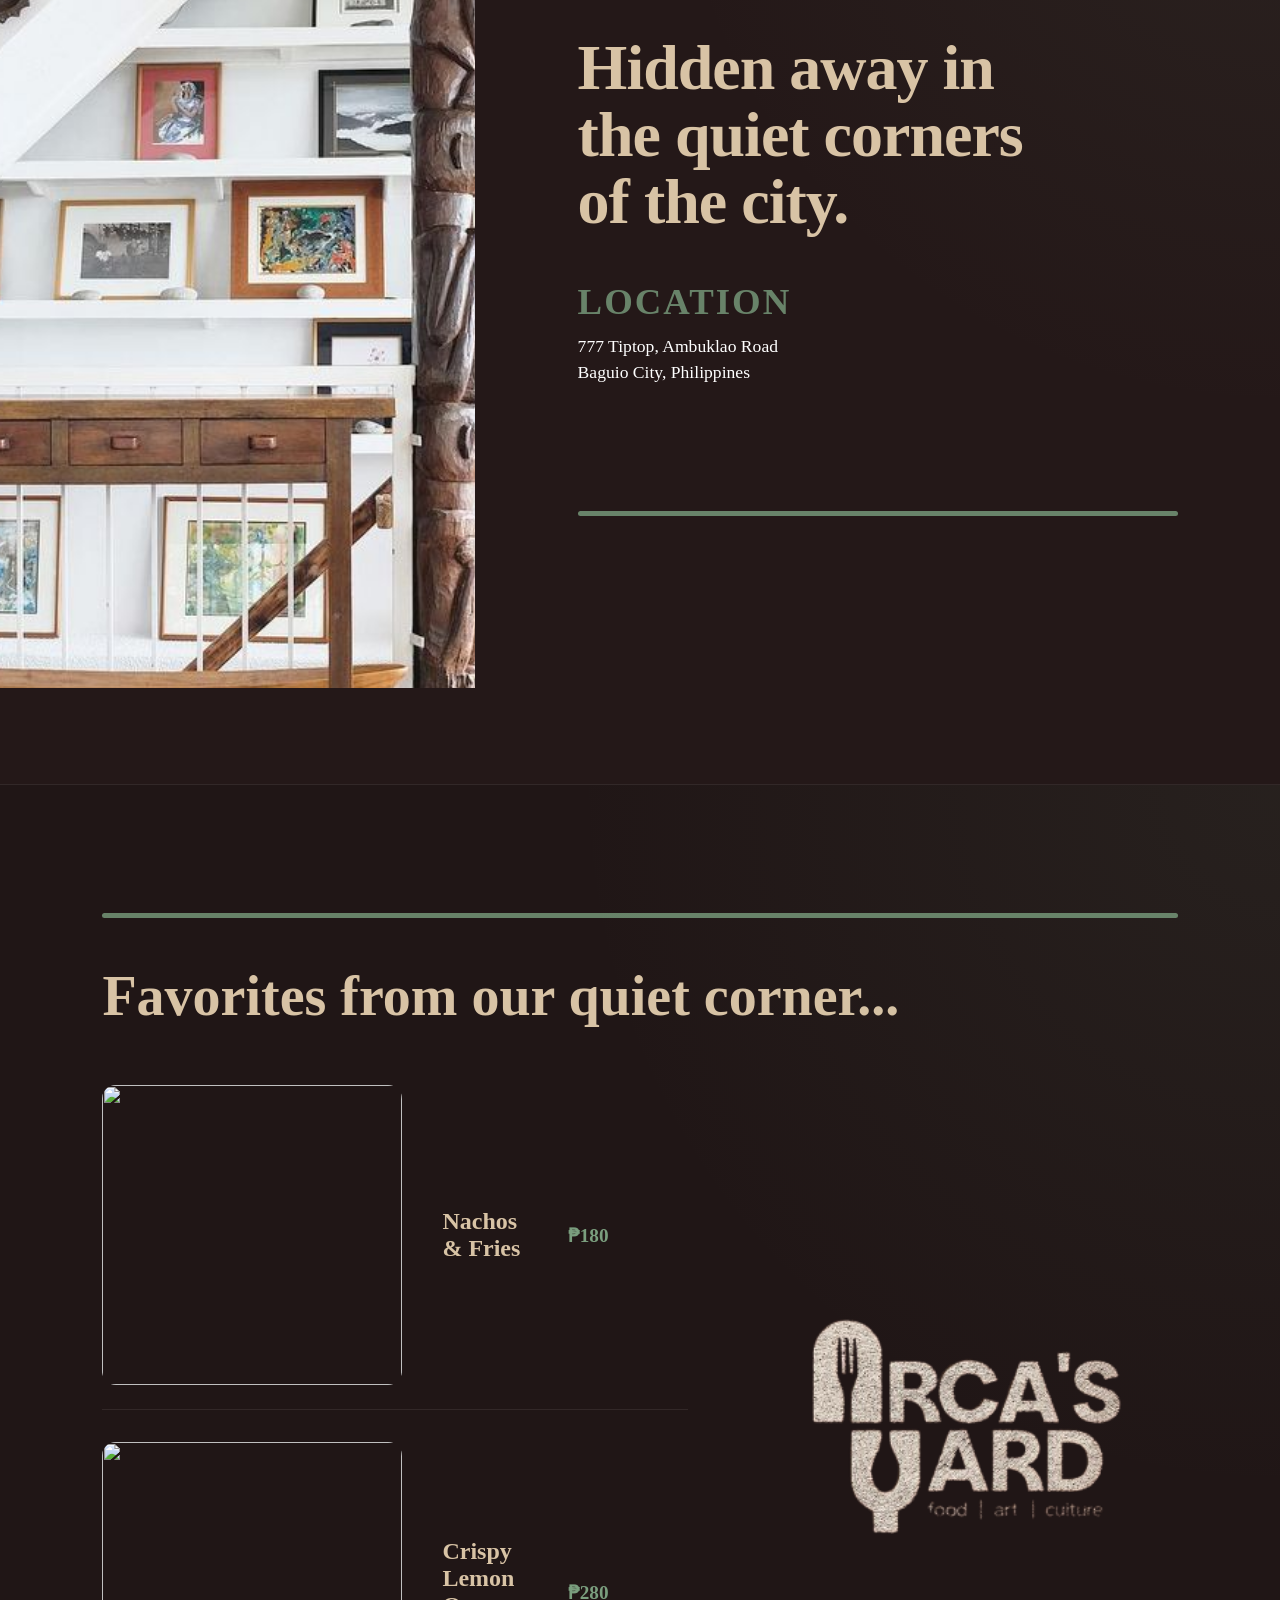
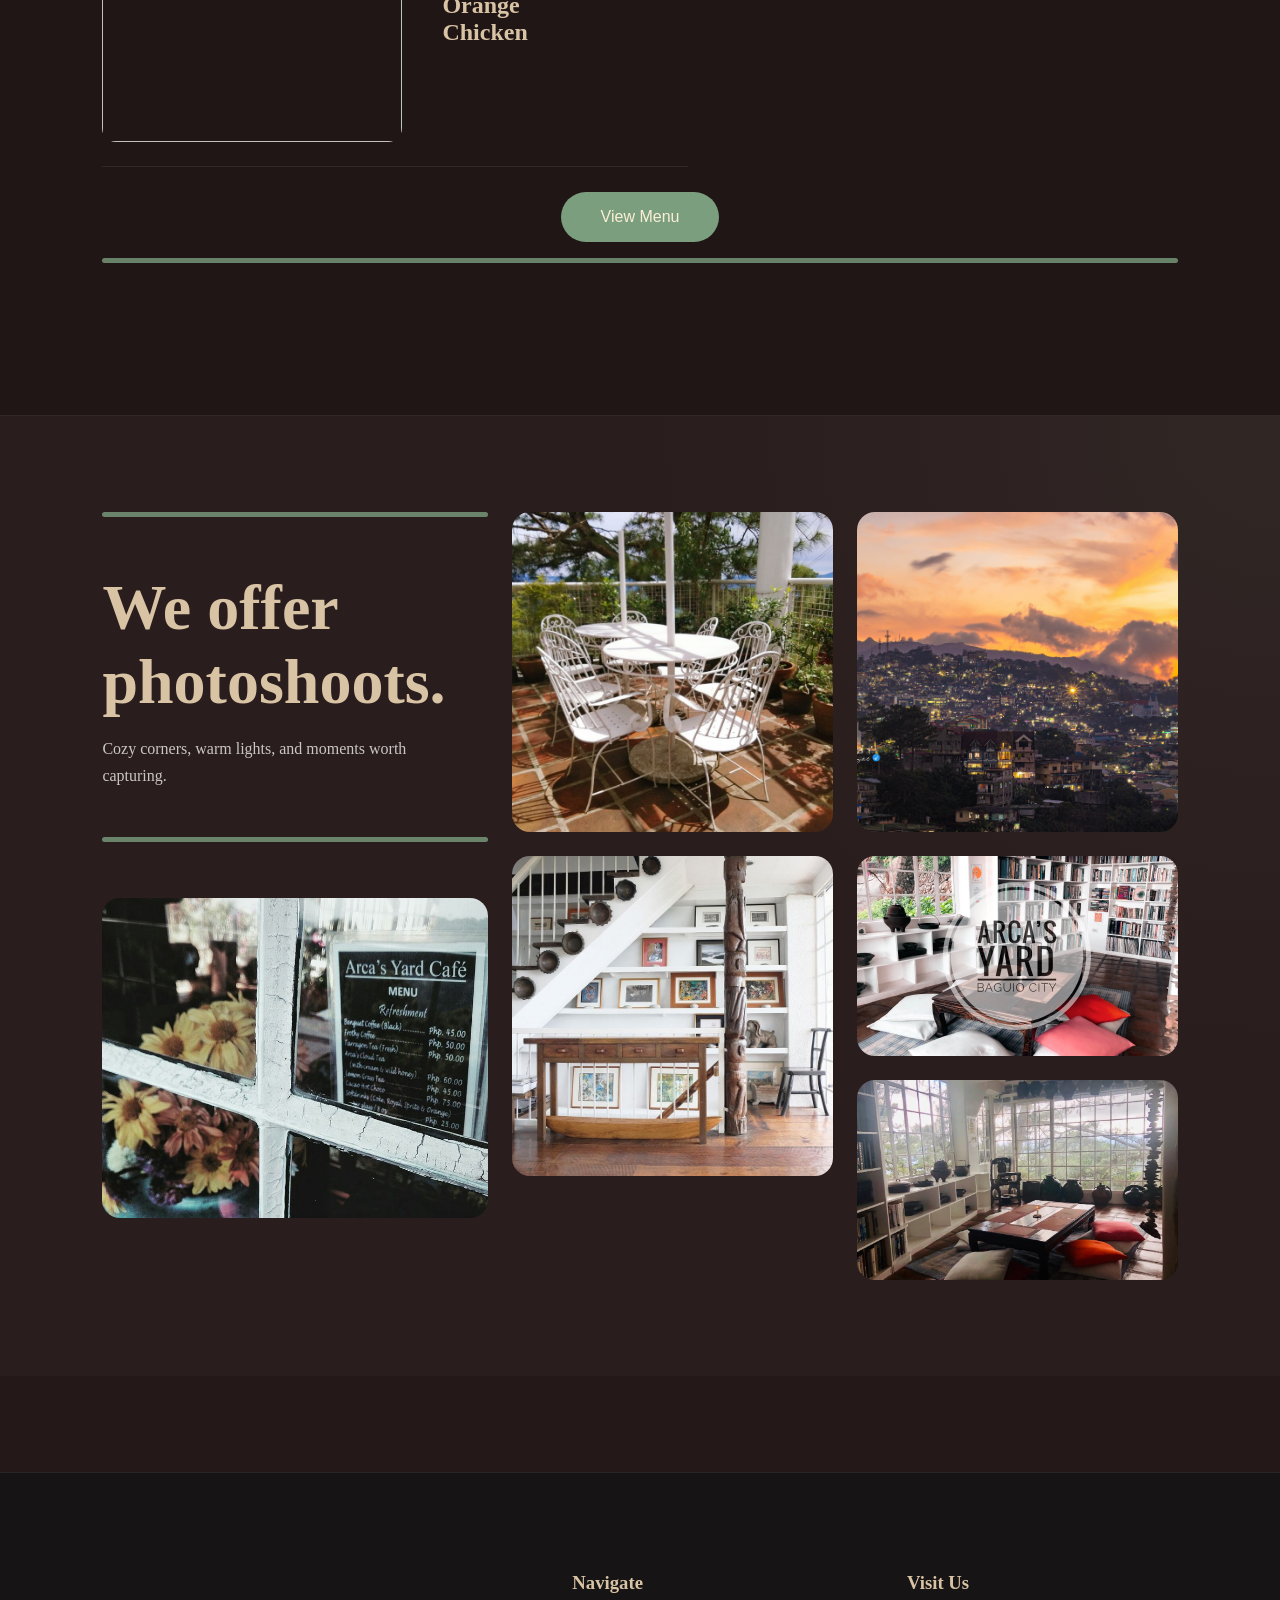
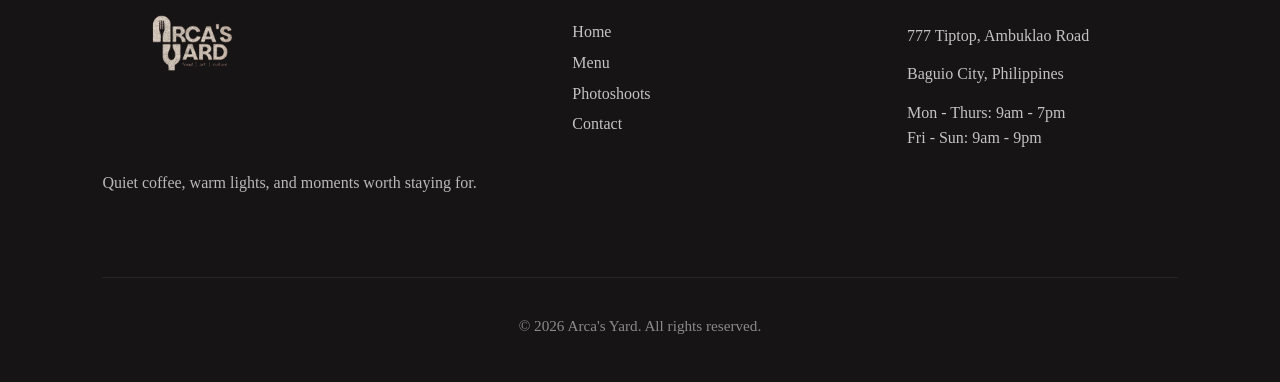
==== commit 75bd9069: "Added line graphics" ====
--- a/index.html
+++ b/index.html
@@ -36,6 +36,7 @@
                     <div class="search-bar">
                         <input type="text" placeholder="Search our website...">
                     </div>
+                    <p class="hero-note">Located in Baguio City</p>
                 </div>
             </div>
         </div>
@@ -48,12 +49,15 @@
         </div>
 
         <div class="about-content">
+
             <div class="about-block  fade-right">
+                <div class="section-line"></div>
                 <p class="big-text">Our story...</p>
                 <h2>About Arca's Yard</h2>
                 <p>Arca's Yard started as a small quiet space built for slow nights, warm drinks, and conversations that
                     don't need noise. It's a place for people who want to pause for a bit.</p>
             </div>
+            <div class="section-line"></div>
         </div>
     </section>
 
@@ -65,12 +69,15 @@
 
         <div class="hours-content">
             <div class="hours-block fade-right">
+                <div class="section-line"></div>
                 <p class="big-text">When the city slows down, we stay open.</p>
+                <span class="section-tag">OPEN DAILY</span>
                 <h2>Hours</h2>
                 <p>Mon - Thurs: 9am - 7pm</p>
                 <p>Fri - Sun: 9am - 9pm</p>
                 <p>Wednesday: Closed</p>
             </div>
+            <div class="section-line"></div>
         </div>
 
     </section>
@@ -84,18 +91,22 @@
         <div class="location-content">
 
             <div class="location-block fade-right">
+                <div class="section-line"></div>
                 <p class="big-text">Hidden away in the quiet corners of the city.</p>
                 <h2>Location</h2>
                 <p>777 Tiptop, Ambuklao Road</p>
                 <p>Baguio City, Philippines</p>
             </div>
+            <div class="section-line"></div>
         </div>
 
     </section>
 
     <section class="best-sellers fade-up">
 
-        <h1>Favorites from our quiet corner.</h1>
+        <div class="section-line-long"></div>
+
+        <h1>Favorites from our quiet corner...</h1>
 
         <div class="best-seller-layout">
 
@@ -131,6 +142,8 @@
             <button class="menu-btn">View Menu</button>
         </div>
 
+        <div class="section-line-long"></div>
+
     </section>
 
     <section class="photoshoot-section fade-up">
@@ -140,11 +153,14 @@
             <div class="left-stack">
 
                 <div class="photoshoot-text">
+                    <div class="section-line-long"></div>
                     <h1>We offer photoshoots.</h1>
                     <p>
                         Cozy corners, warm lights, and moments worth capturing.
                     </p>
                 </div>
+
+                <div class="section-line-long"></div>
 
                 <div class="grid-item large fade-left">
                     <img src="images/Arca's Yard in Baguio City.jpg">
@@ -248,8 +264,8 @@
 
 <script>
     const fadeElements = document.querySelectorAll(
-    ".fade-up, .fade-left, .fade-right"
-);
+        ".fade-up, .fade-left, .fade-right"
+    );
 
     const observer = new IntersectionObserver((entries) => {
         entries.forEach((entry) => {
--- a/styles.css
+++ b/styles.css
@@ -1,5 +1,86 @@
 html {
     scroll-behavior: smooth;
+}
+
+/*Radial Gradients*/
+.about-section,
+.hours-section,
+.location-section,
+.best-sellers,
+.photoshoot-section {
+    position: relative;
+    overflow: hidden;
+}
+
+.about-section::before,
+.hours-section::before,
+.location-section::before,
+.best-sellers::before,
+.photoshoot-section::before {
+    content: "";
+
+    position: absolute;
+    inset: 0;
+
+    background:
+        radial-gradient(
+            circle at top right,
+            rgba(122,158,126,0.08),
+            transparent 40%
+        );
+
+    pointer-events: none;
+}
+
+.about-block,
+.hours-block,
+.location-block {
+    max-width: 520px;
+}
+
+.section-tag {
+    color: #7a9e7e;
+    font-size: 0.8rem;
+    letter-spacing: 3px;
+    text-transform: uppercase;
+
+    opacity: 0.7;
+}
+
+.hero-note {
+    margin-top: 2rem;
+
+    color: rgba(255,255,255,0.65);
+
+    letter-spacing: 2px;
+    text-transform: uppercase;
+    font-size: 0.8rem;
+}
+
+.section-line {
+    width: 600px;
+    height: 5px;
+
+    background-color: #7a9e7e;
+
+    margin-bottom: 1.5rem;
+
+    border-radius: 999px;
+
+    opacity: 0.8;
+}
+
+.section-line-long {
+    width: 100%;
+    height: 5px;
+
+    background-color: #7a9e7e;
+
+    margin-bottom: 1.5rem;
+
+    border-radius: 999px;
+
+    opacity: 0.8;
 }
 
 /*Fade animations*/
@@ -282,7 +363,7 @@
     width: 100%;
     height: 100vh;
 
-    background-color: #241818;
+   background-color: #241818;
 }
 
 .about-image {
@@ -343,7 +424,7 @@
     height: 100vh;
     flex-direction: row-reverse;
 
-    background-color: #241818;
+    background-color: #2a1d1d;
 }
 
 .hours-image {
@@ -394,7 +475,7 @@
     font-weight: 700;
     letter-spacing: -1px;
 
-    color: white;
+    color: #d8c3a5;
 
     margin-bottom: 2rem;
     max-width: 95%;
@@ -407,6 +488,7 @@
 .hours-block p:not(.big-text) {
     margin: 0;
     font-size: 1.1rem;
+    
 }
 
 /*Location Section*/
@@ -482,7 +564,7 @@
     margin: 0;
     padding: 8rem 8%;
 
-    background-color: #241818;
+    background-color: #201616;
 
     border-top: 1px solid rgba(255, 255, 255, 0.08);
     border-bottom: 1px solid rgba(255, 255, 255, 0.08);
@@ -573,7 +655,8 @@
     justify-content: center;
     align-items: center;
 
-    margin-top: 4rem;
+    margin-top: 1rem;
+    margin-bottom: 1rem;
 }
 
 .menu-btn:hover {
@@ -591,7 +674,7 @@
 .photoshoot-section {
     width: 100%;
     padding: 6rem 8%;
-    background-color: #241818;
+     background-color: #2a1d1d;
     box-sizing: border-box;
 }
 
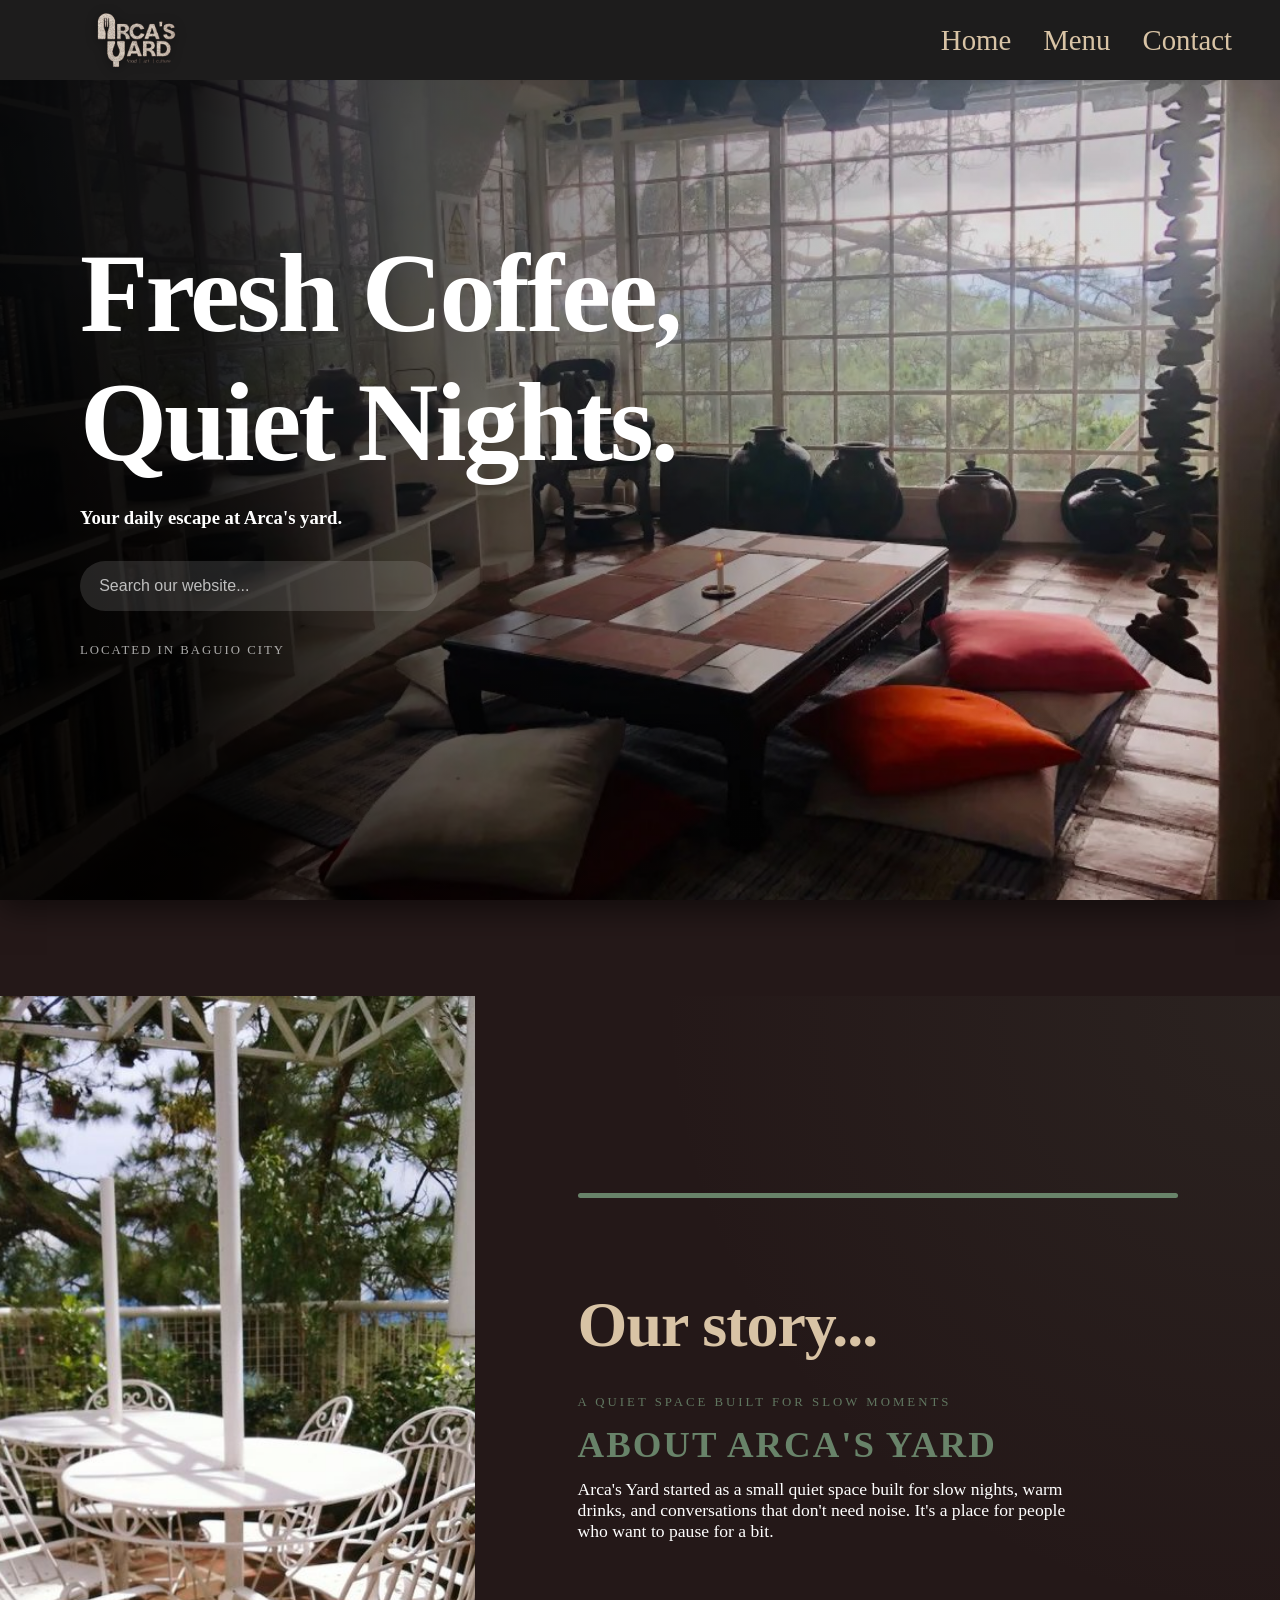
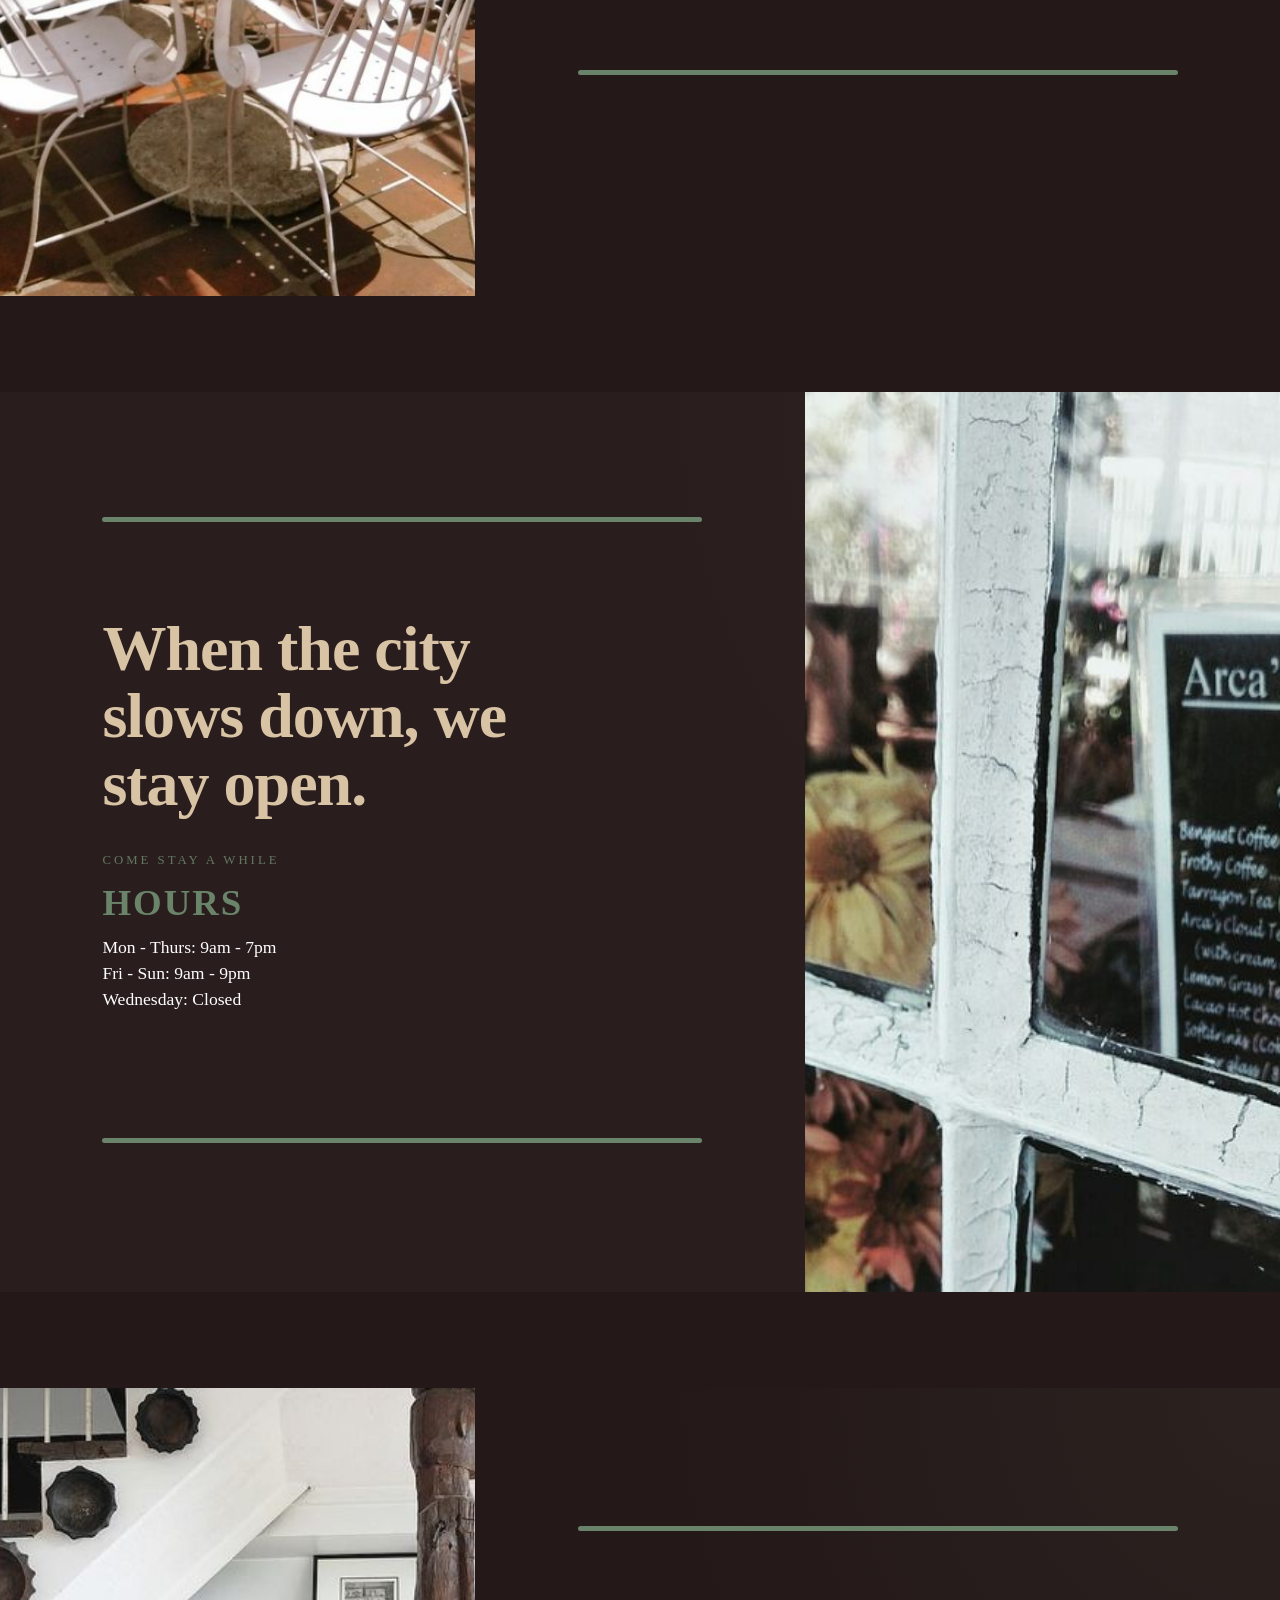
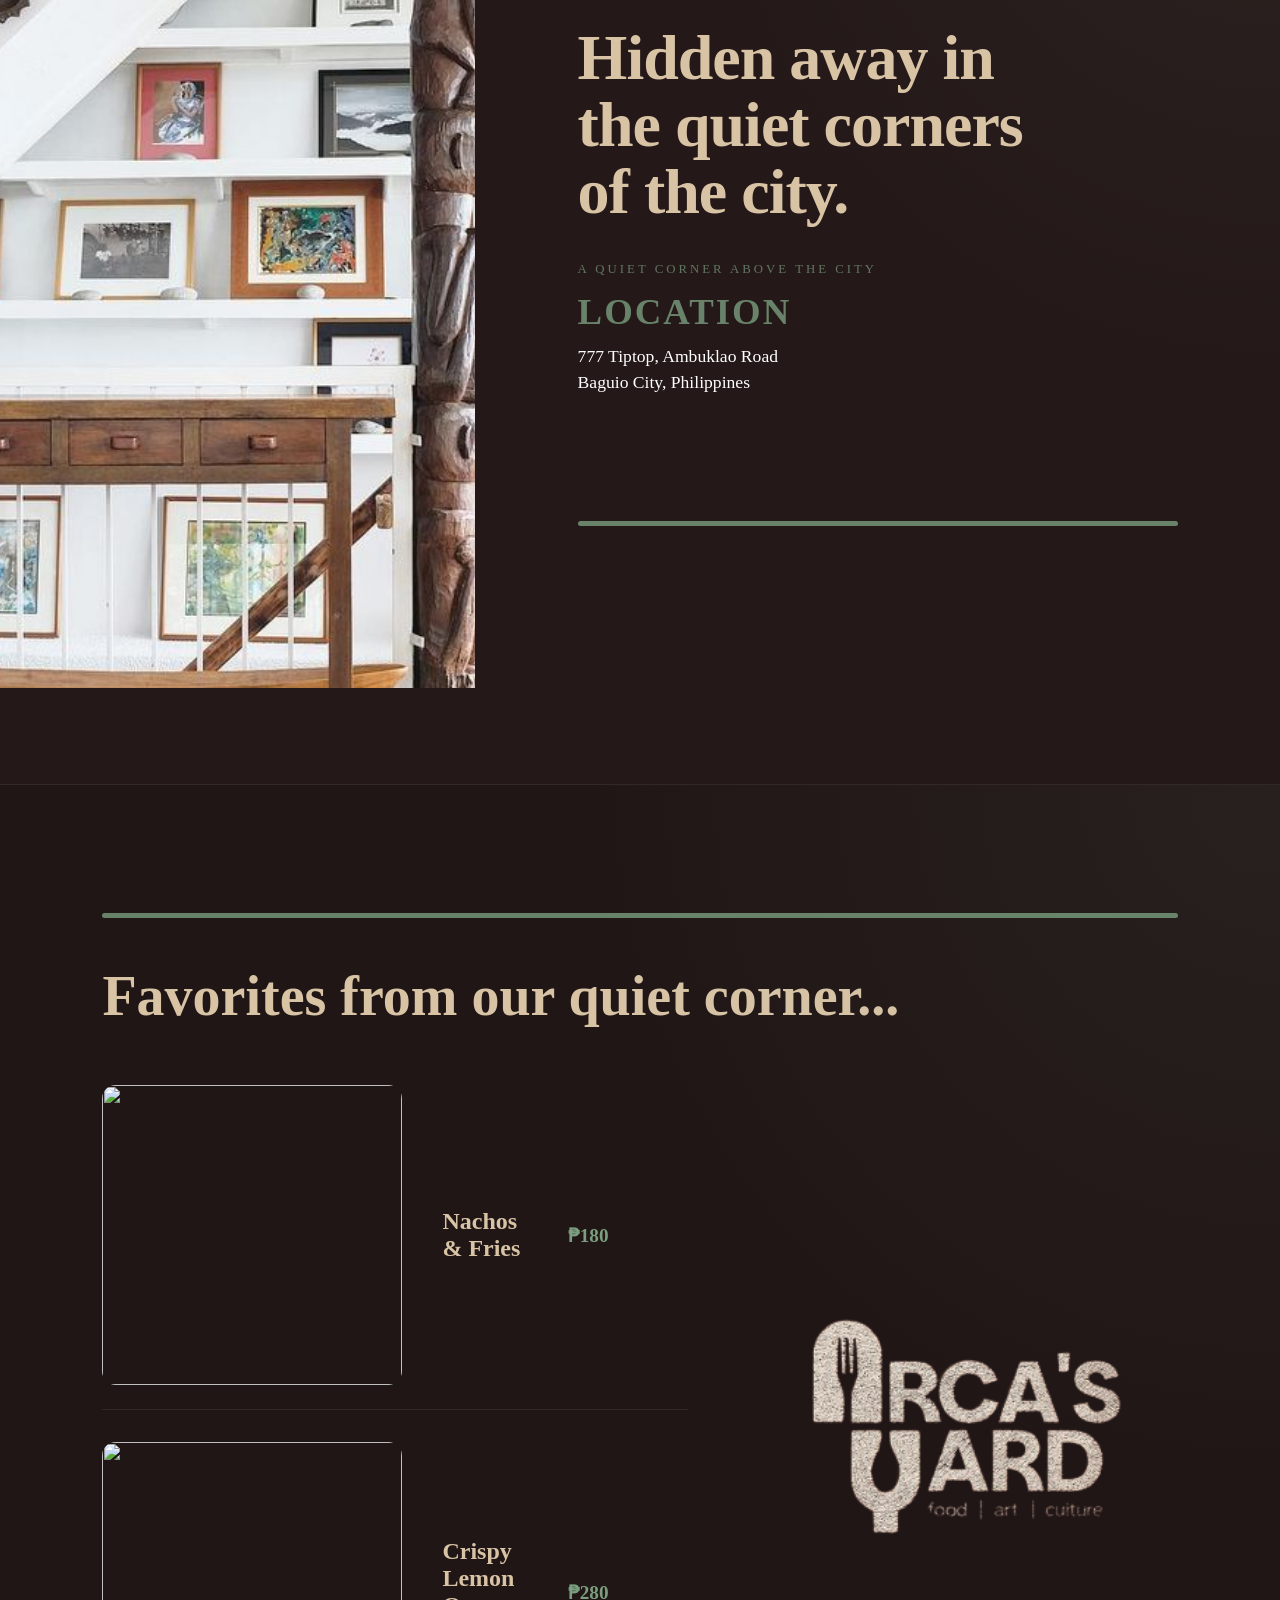
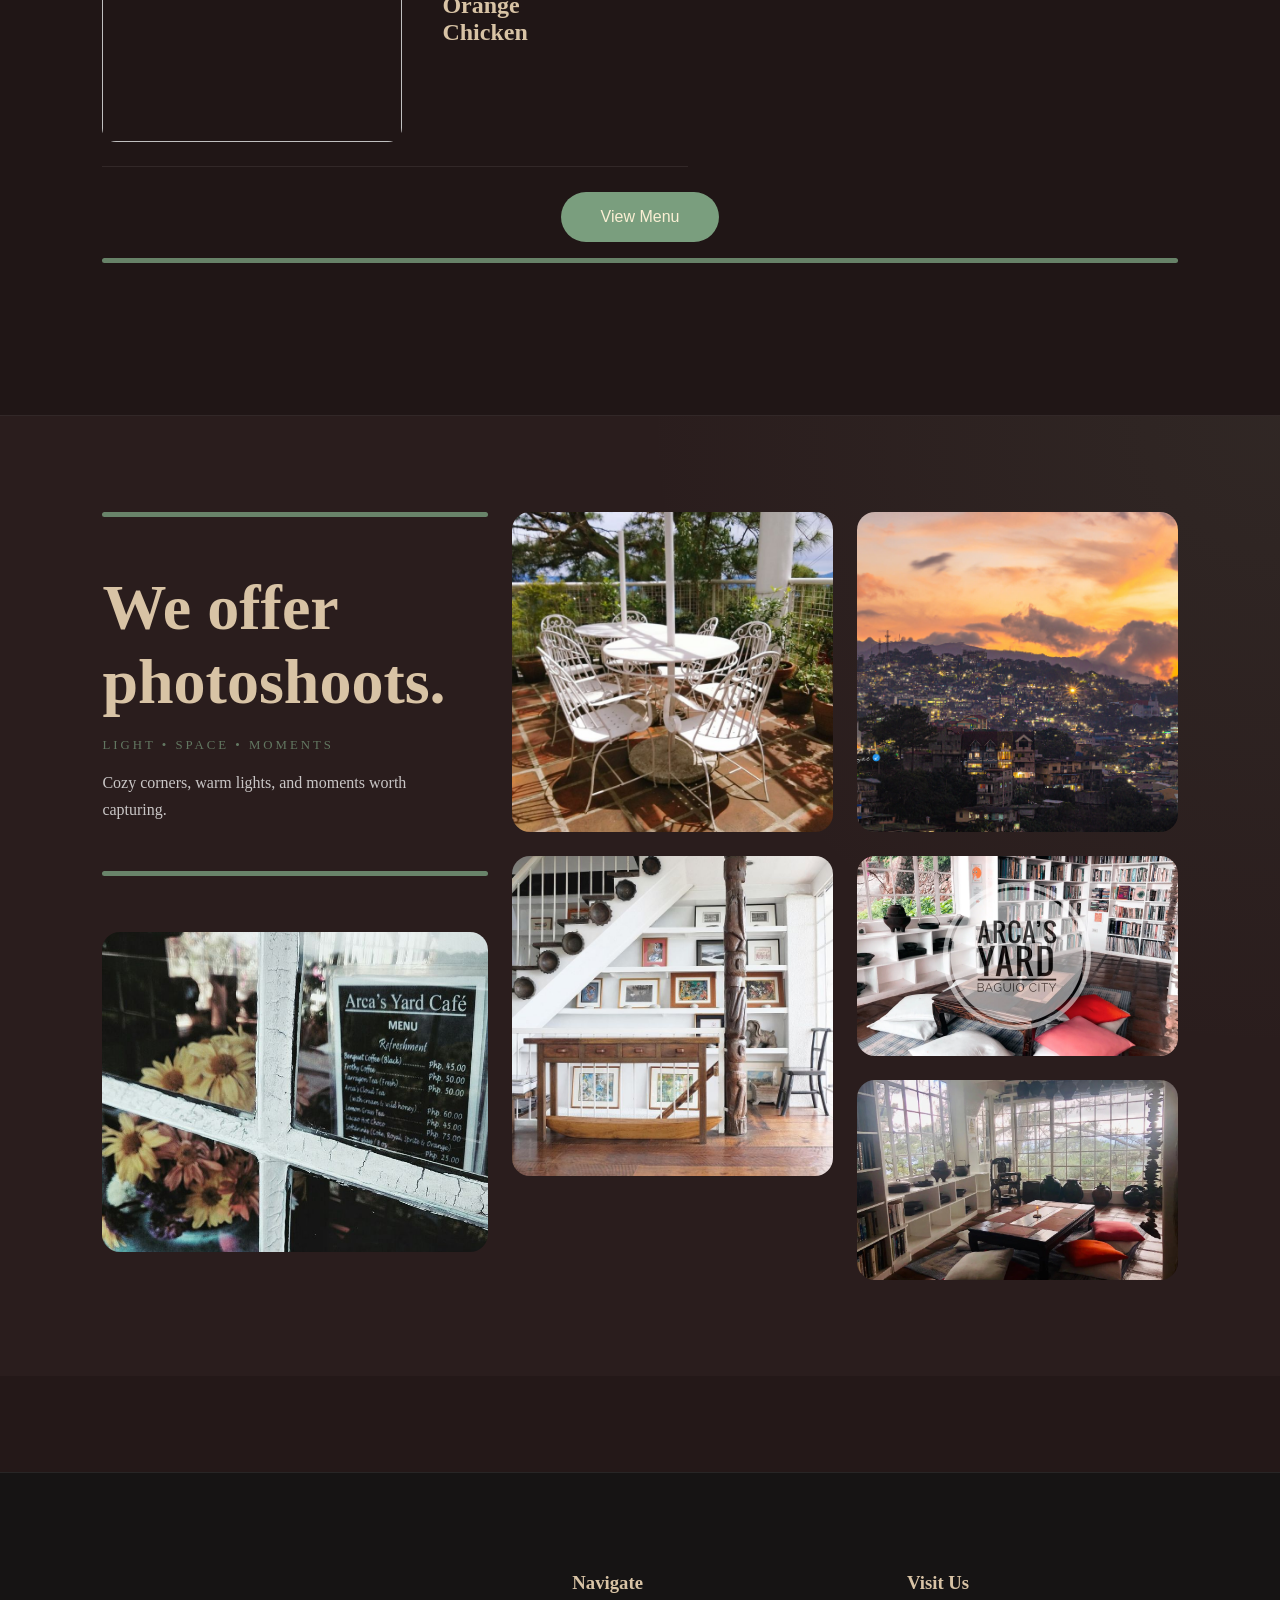
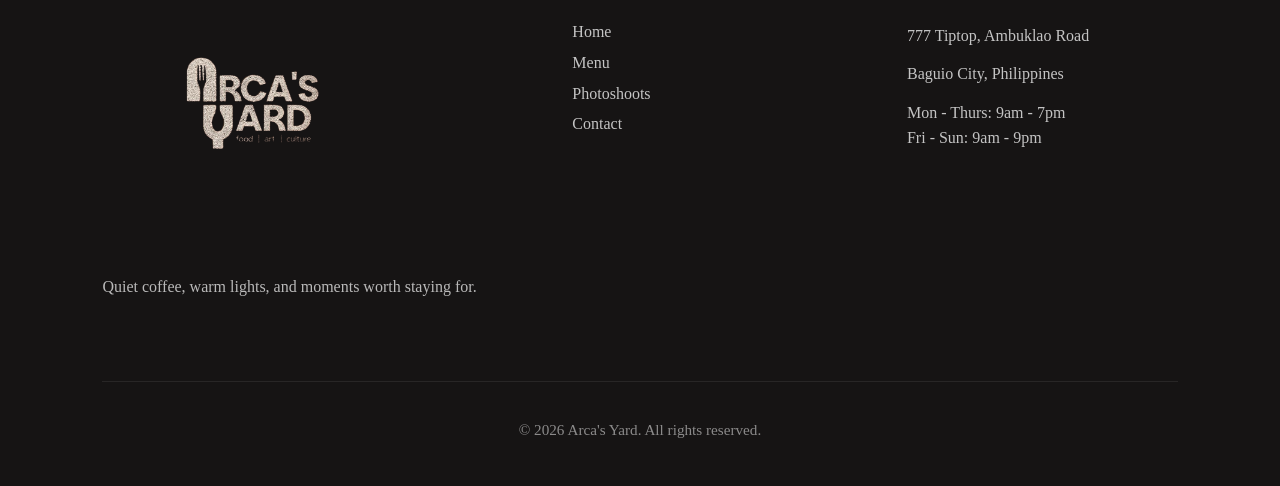
==== commit f037b145: "Adjustments" ====
--- a/index.html
+++ b/index.html
@@ -53,6 +53,7 @@
             <div class="about-block  fade-right">
                 <div class="section-line"></div>
                 <p class="big-text">Our story...</p>
+                <span class="section-tag">A QUIET SPACE BUILT FOR SLOW MOMENTS</span>
                 <h2>About Arca's Yard</h2>
                 <p>Arca's Yard started as a small quiet space built for slow nights, warm drinks, and conversations that
                     don't need noise. It's a place for people who want to pause for a bit.</p>
@@ -71,7 +72,7 @@
             <div class="hours-block fade-right">
                 <div class="section-line"></div>
                 <p class="big-text">When the city slows down, we stay open.</p>
-                <span class="section-tag">OPEN DAILY</span>
+                <span class="section-tag">COME STAY A WHILE</span>
                 <h2>Hours</h2>
                 <p>Mon - Thurs: 9am - 7pm</p>
                 <p>Fri - Sun: 9am - 9pm</p>
@@ -84,7 +85,7 @@
 
     <section class="location-section fade-up">
 
-        <div class="location-image .fade-left">
+        <div class="location-image fade-left">
             <img src="/images/Beautiful art corner at Arca's yard Baguio_.jpg" alt="cafe location">
         </div>
 
@@ -93,6 +94,7 @@
             <div class="location-block fade-right">
                 <div class="section-line"></div>
                 <p class="big-text">Hidden away in the quiet corners of the city.</p>
+                <span class="section-tag">A QUIET CORNER ABOVE THE CITY</span>
                 <h2>Location</h2>
                 <p>777 Tiptop, Ambuklao Road</p>
                 <p>Baguio City, Philippines</p>
@@ -155,6 +157,7 @@
                 <div class="photoshoot-text">
                     <div class="section-line-long"></div>
                     <h1>We offer photoshoots.</h1>
+                    <span class="section-tag">LIGHT • SPACE • MOMENTS</span>
                     <p>
                         Cozy corners, warm lights, and moments worth capturing.
                     </p>
--- a/styles.css
+++ b/styles.css
@@ -777,8 +777,7 @@
 }
 
 .footer-brand img {
-    width: 180px;
-    margin-bottom: 1rem;
+    width: 300px;
 }
 
 .footer-brand p {
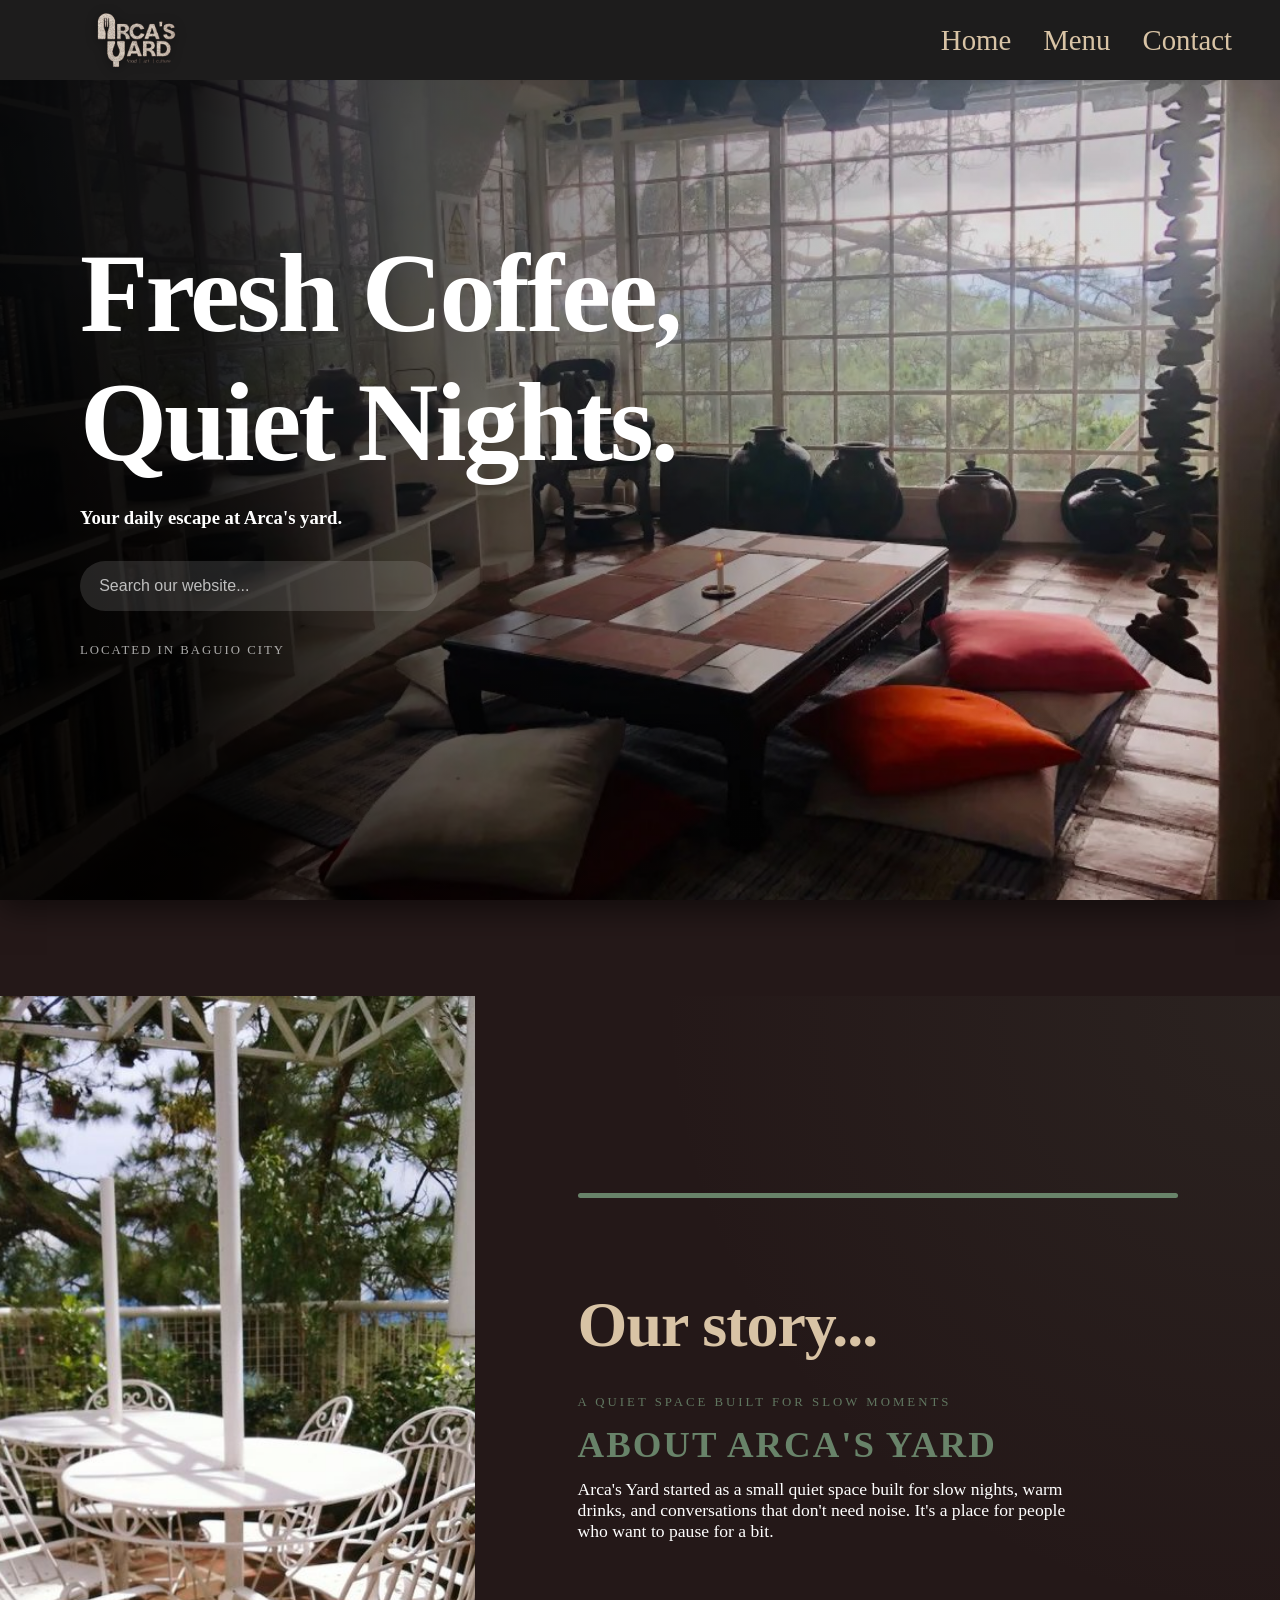
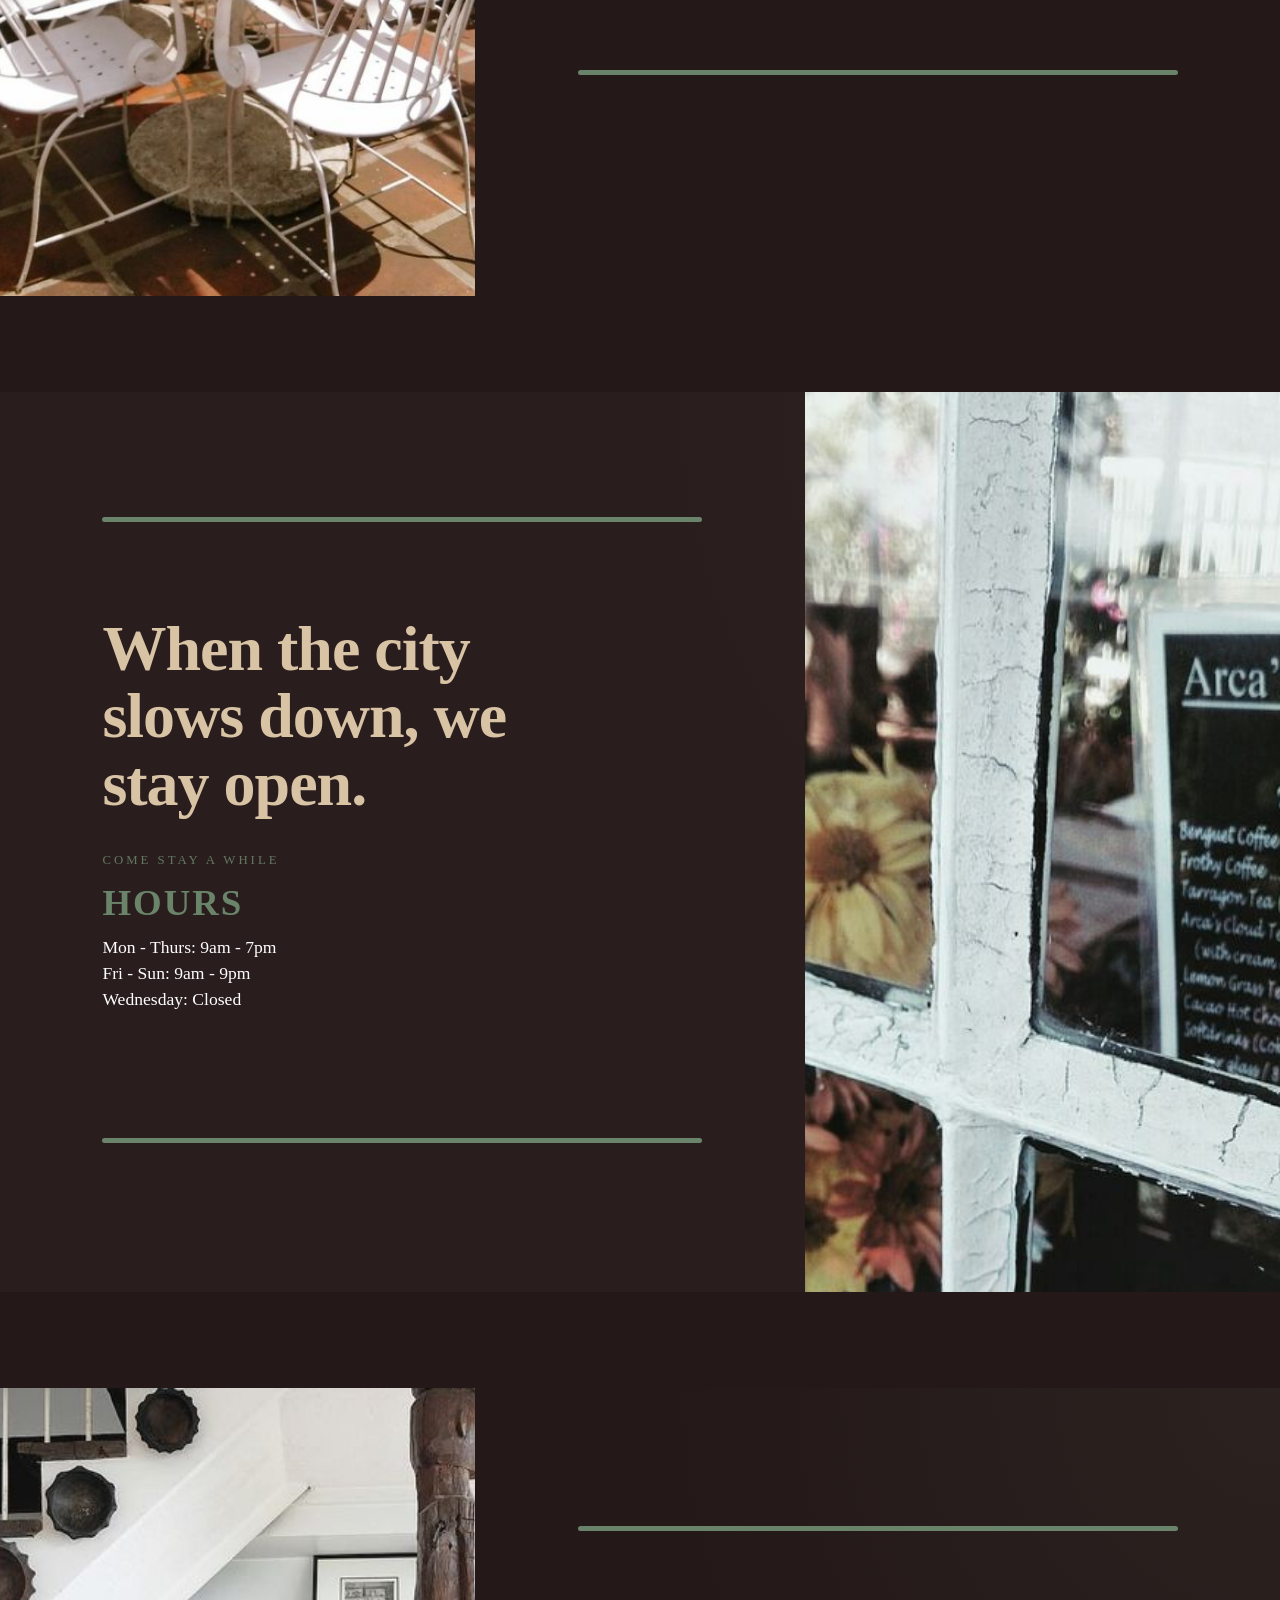
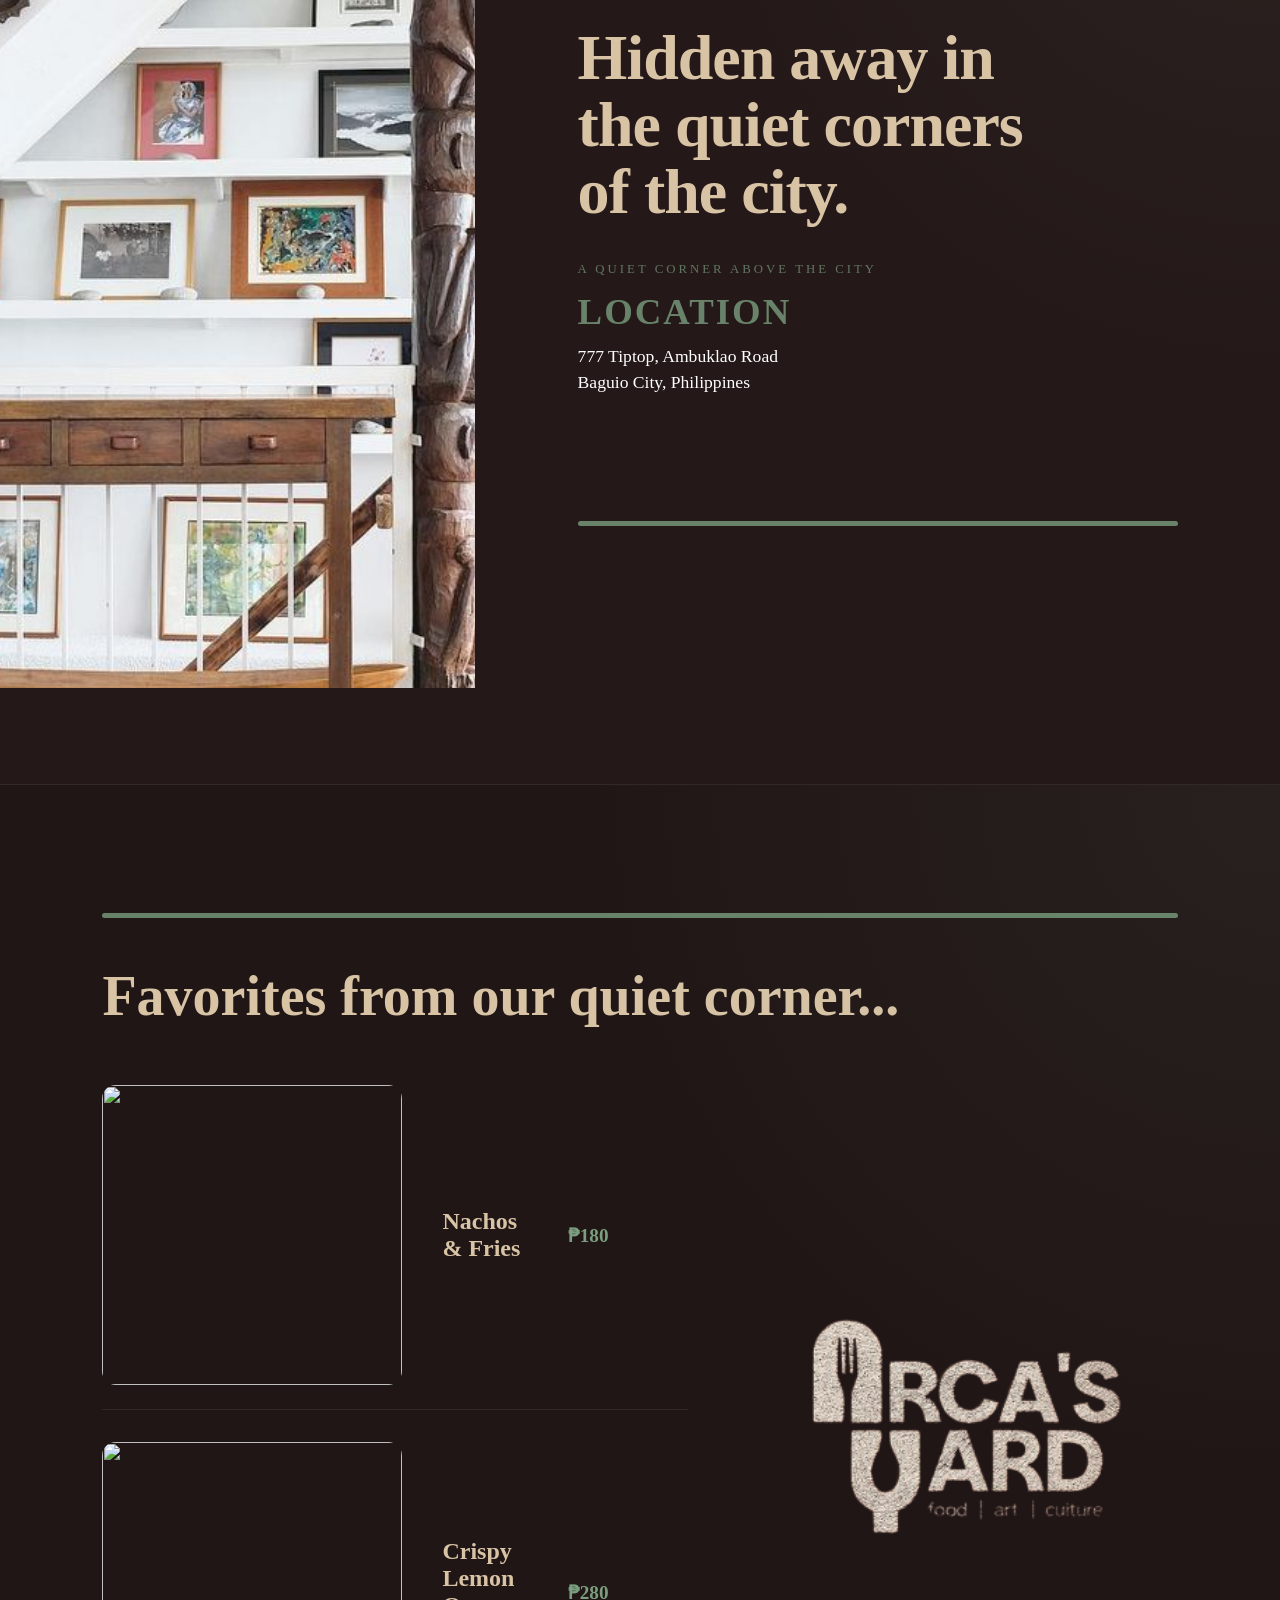
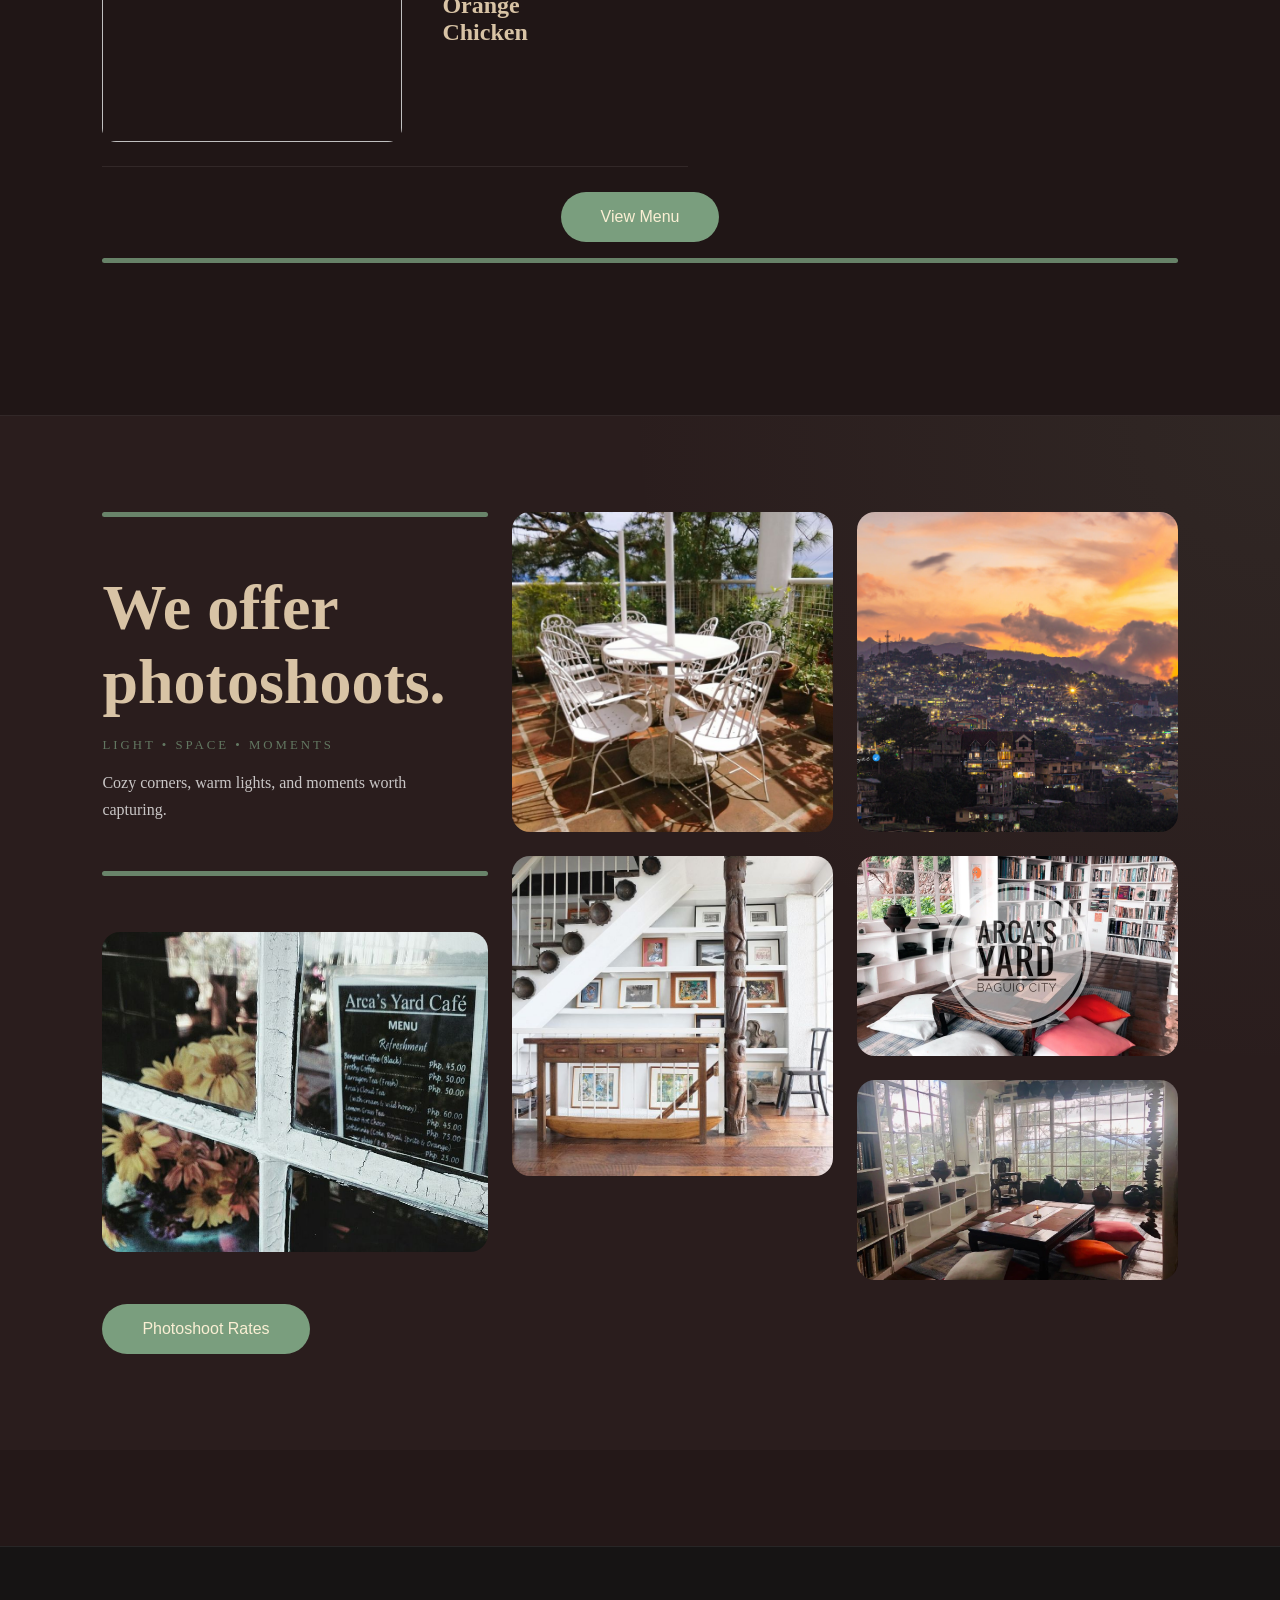
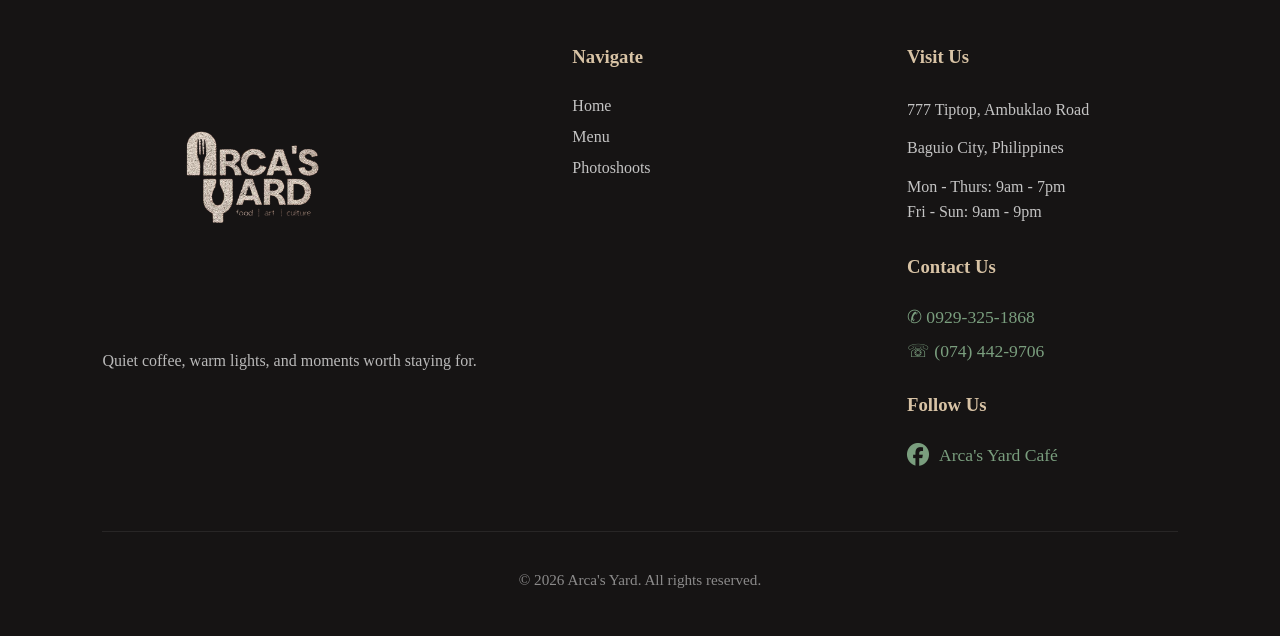
==== commit 149fceae: "added photoshoot section and improve menu nav bar category" ====
--- a/index.html
+++ b/index.html
@@ -5,6 +5,7 @@
     <meta charset="UTF-8">
     <meta name="viewport" content="width=device-width, initial-scale=1.0">
     <link rel="stylesheet" href="styles.css">
+    <link rel="stylesheet" href="https://cdnjs.cloudflare.com/ajax/libs/font-awesome/6.5.0/css/all.min.css">
     <title>Welcome to Arca's Yard!</title>
 </head>
 
@@ -18,8 +19,8 @@
 
         <ul class="NavigationBtns">
             <li><a href="#home">Home</a></li>
-            <li><a href="#menu">Menu</a></li>
-            <li><a href="#contact">Contact</a></li>
+            <li><a href="menu.html">Menu</a></li>
+            <li><a href="#footer-contact">Contact</a></li>
         </ul>
     </header>
 
@@ -141,7 +142,8 @@
         </div>
 
         <div class="menu-button-container">
-            <button class="menu-btn">View Menu</button>
+            <a href="menu.html"><button class="menu-btn">View Menu</button>
+                </a>
         </div>
 
         <div class="section-line-long"></div>
@@ -161,6 +163,8 @@
                     <p>
                         Cozy corners, warm lights, and moments worth capturing.
                     </p>
+
+                    
                 </div>
 
                 <div class="section-line-long"></div>
@@ -195,6 +199,11 @@
                 </div>
             </div>
 
+            <div class="menu-btn-container">
+            <a href="photoshoot.html">
+    <button class="menu-btn">Photoshoot Rates</button>
+</a>
+            </div>
         </div>
     </section>
 
@@ -214,12 +223,11 @@
                 <h3>Navigate</h3>
 
                 <a href="#">Home</a>
-                <a href="#">Menu</a>
-                <a href="#">Photoshoots</a>
-                <a href="#">Contact</a>
-            </div>
-
-            <div class="footer-contact">
+                <a href="menu.html">Menu</a>
+                <a href="photoshoot.html">Photoshoots</a>
+            </div>
+
+            <div id="footer-contact" class="footer-contact">
                 <h3>Visit Us</h3>
 
                 <p>777 Tiptop, Ambuklao Road</p>
@@ -229,6 +237,16 @@
                     Mon - Thurs: 9am - 7pm <br>
                     Fri - Sun: 9am - 9pm
                 </p>
+
+                <h3>Contact Us</h3>
+                <a href="tel:09293251868"> &#9990; 0929-325-1868</a>
+                <a href="tel:+074442-9706"> &#9743; (074) 442-9706</a>
+
+                <h3>Follow Us</h3>
+
+                <a href="https://www.facebook.com/arcasyard" target="_blank" class="social-link">
+                <i class="fa-brands fa-facebook"></i> Arca's Yard Café
+                </a>
             </div>
 
         </div>
--- a/styles.css
+++ b/styles.css
@@ -648,7 +648,7 @@
         box-shadow 0.3s ease;
 }
 
-.menu-button-container {
+.menu-button-container{
     width: 100%;
 
     display: flex;
@@ -831,6 +831,37 @@
     font-size: 0.95rem;
 }
 
+.footer-contact a {
+    color: #7a9e7e;
+    text-decoration: none;
+    font-size: 1.1rem;
+    transition: color 0.3s ease;
+}
+
+.footer-contact a:hover {
+    color: #d8c3a5;
+}
+
+.social-link {
+    display: inline-flex;
+    align-items: center;
+    gap: 10px;
+
+    color: #7a9e7e;
+    text-decoration: none;
+
+    font-size: 1.1rem;
+    transition: color 0.3s ease;
+}
+
+.social-link i {
+    font-size: 1.4rem;
+}
+
+.social-link:hover {
+    color: #d8c3a5;
+}
+
 @keyframes heroFade {
     from {
         opacity: 0;
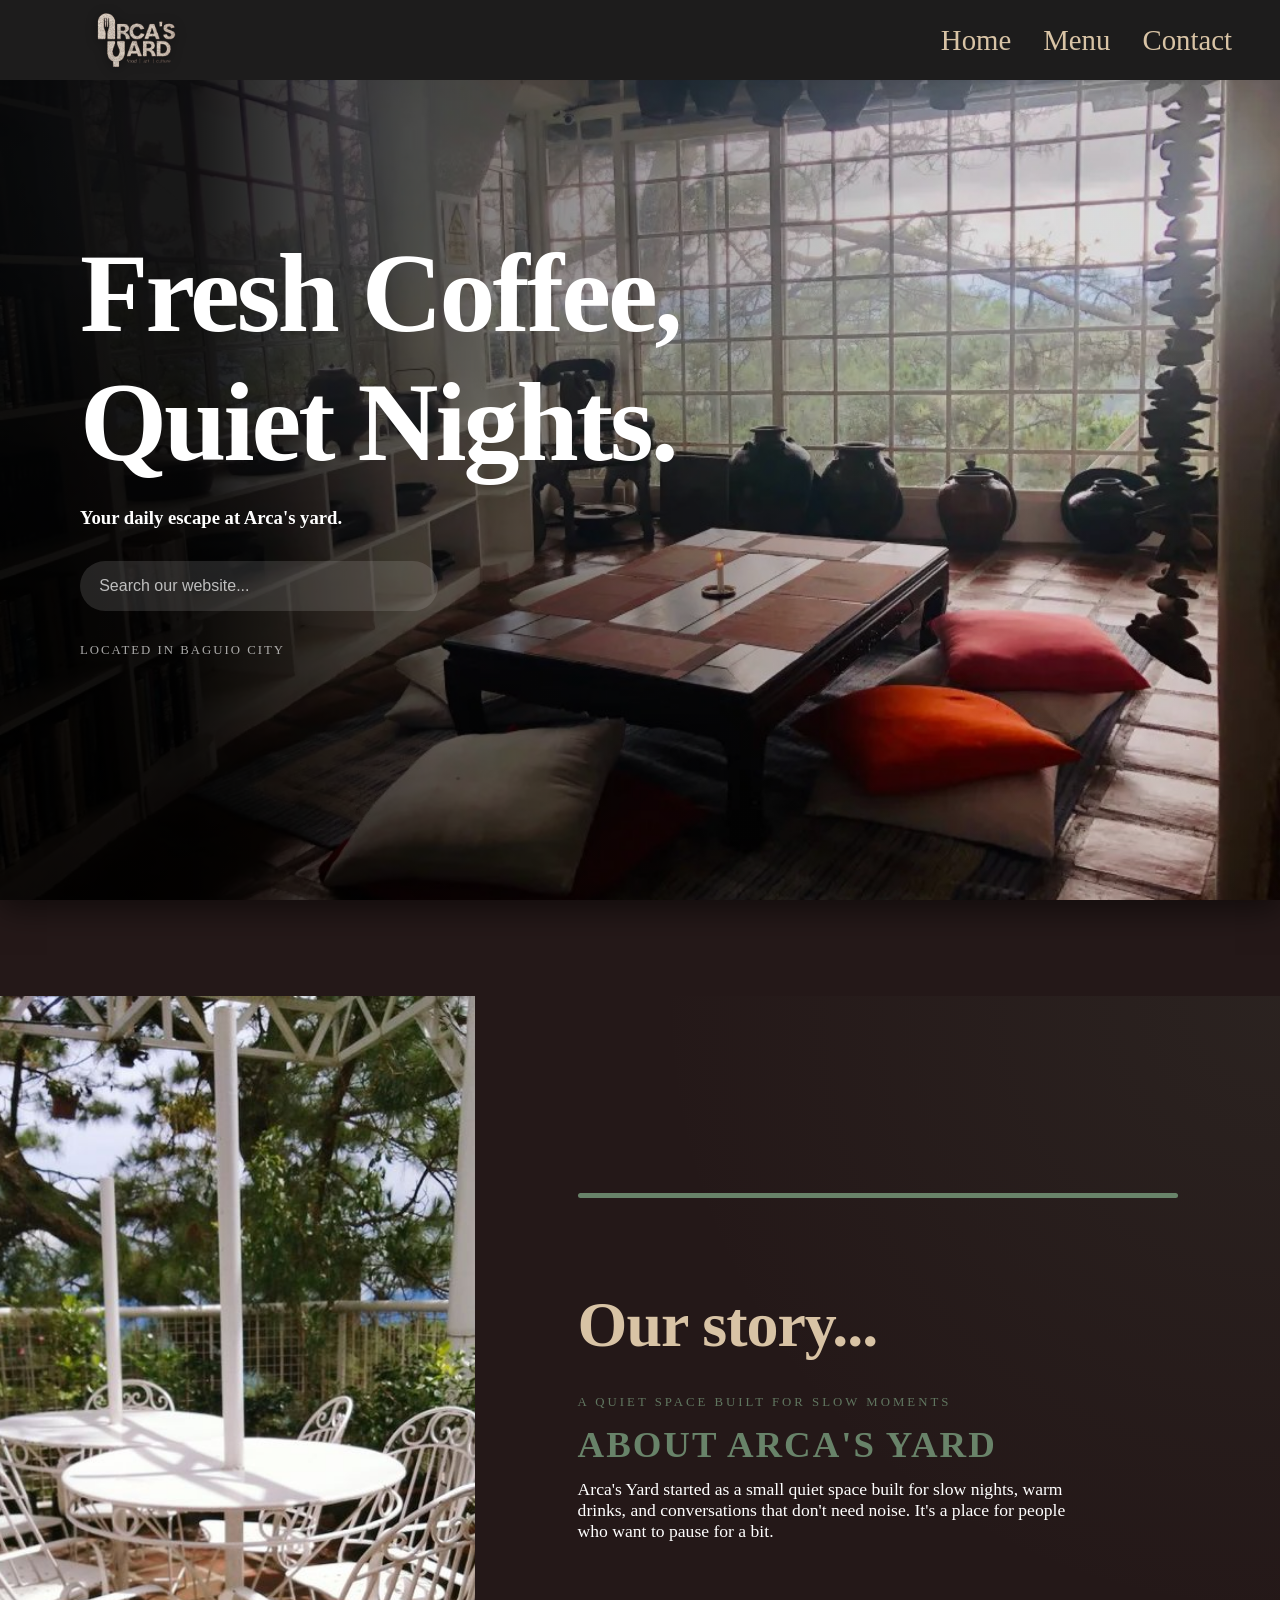
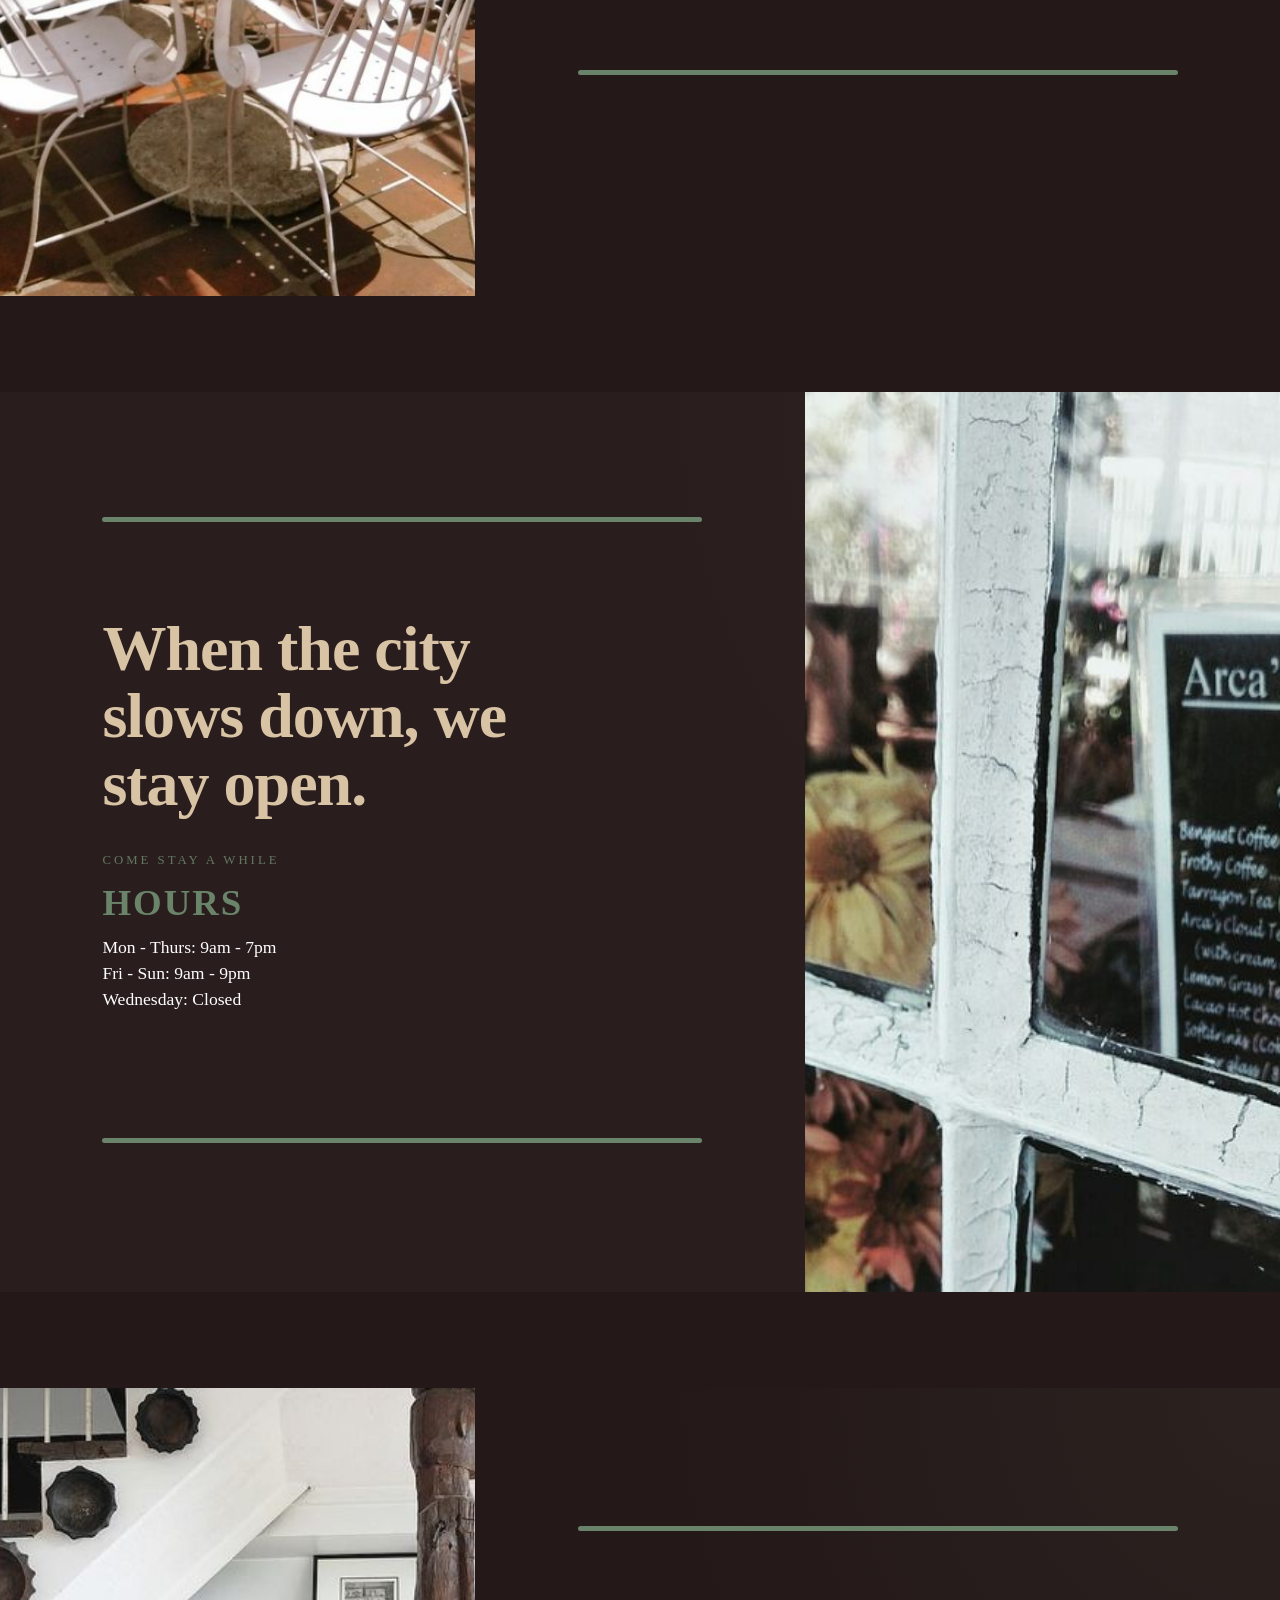
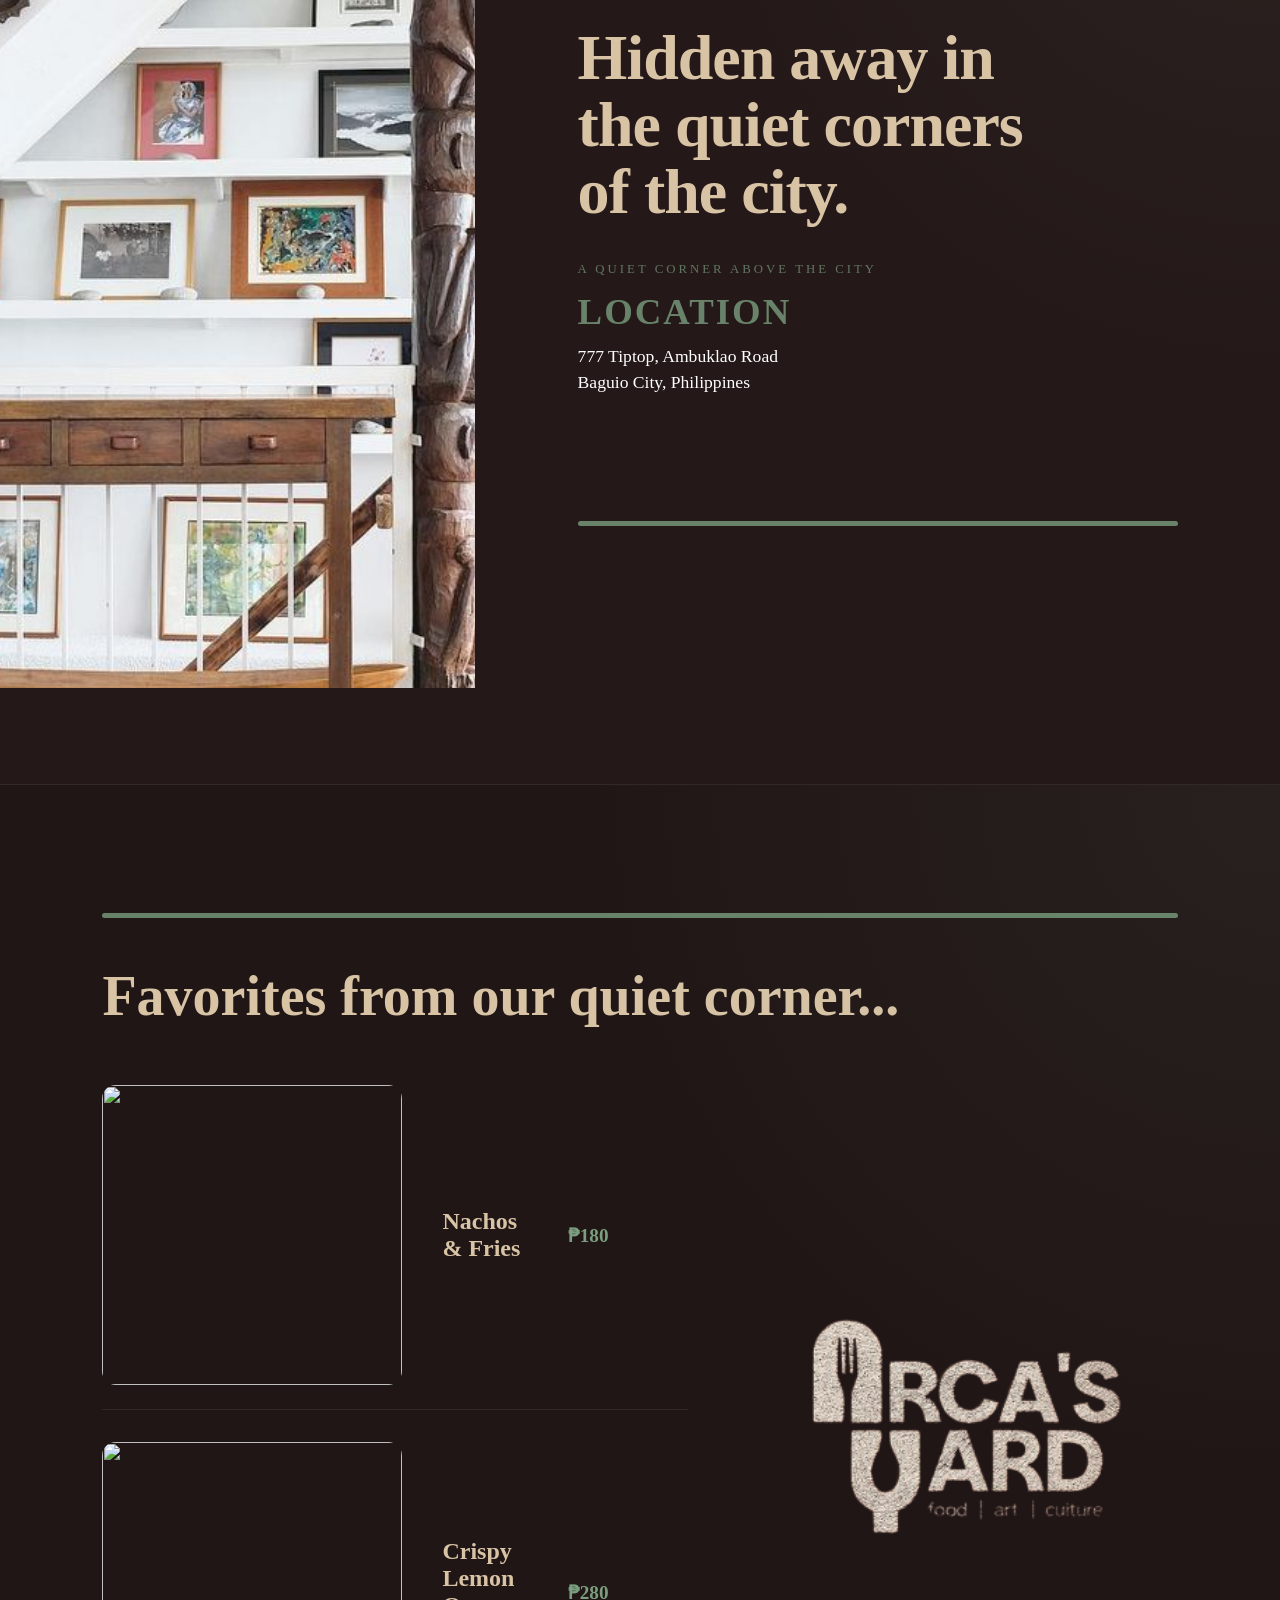
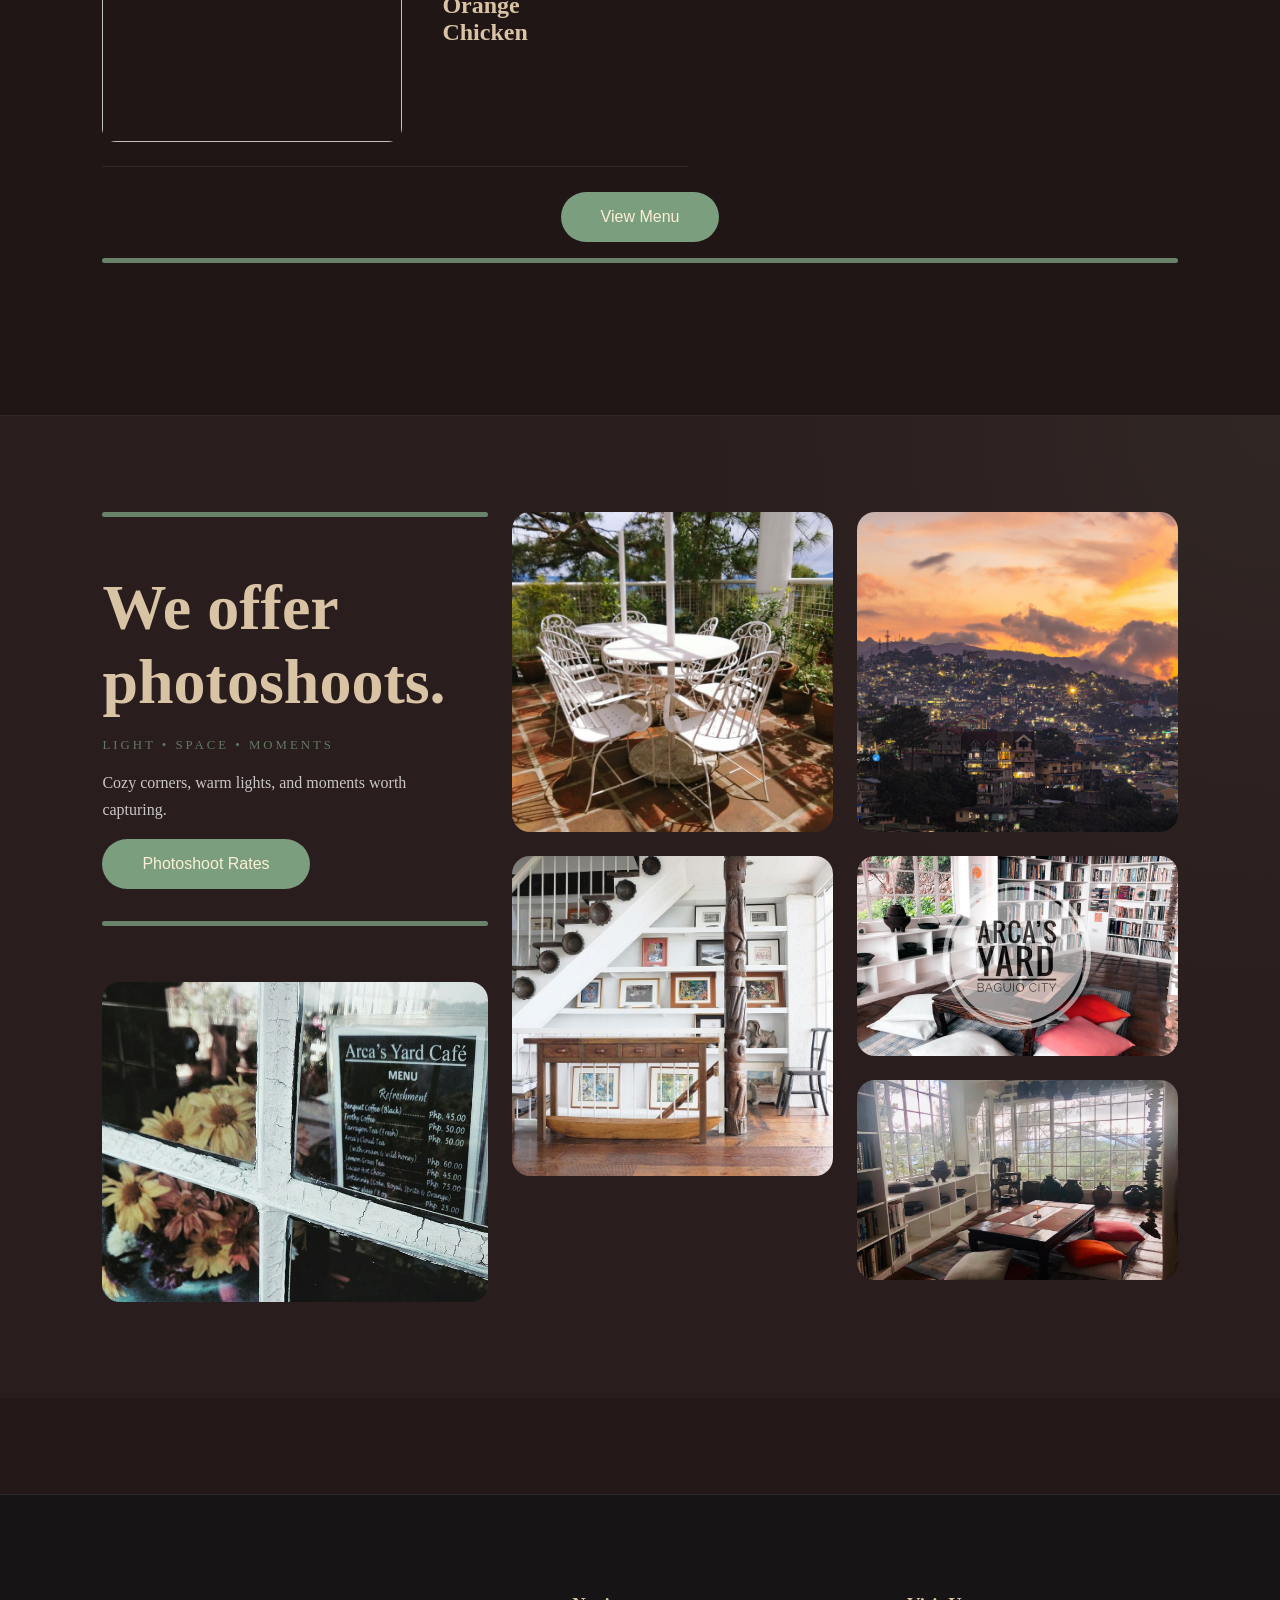
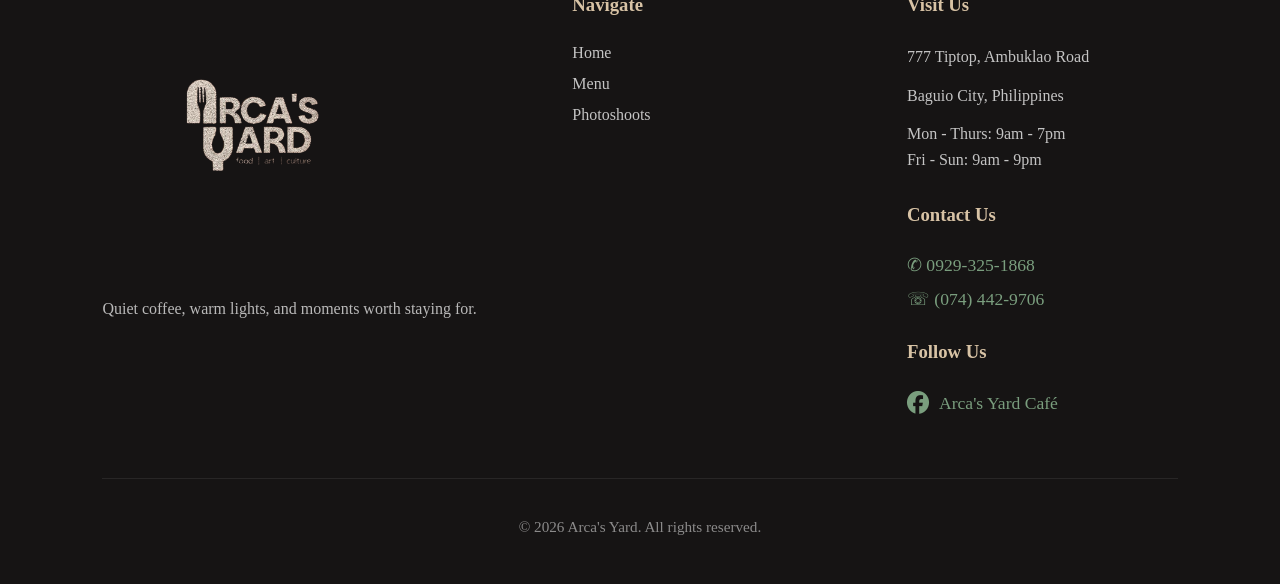
==== commit b24631c2: "Did adjusments and tried to add responsiveness and a hamburger" ====
--- a/index.html
+++ b/index.html
@@ -52,11 +52,13 @@
         <div class="about-content">
 
             <div class="about-block  fade-right">
+
                 <div class="section-line"></div>
                 <p class="big-text">Our story...</p>
                 <span class="section-tag">A QUIET SPACE BUILT FOR SLOW MOMENTS</span>
                 <h2>About Arca's Yard</h2>
-                <p>Arca's Yard started as a small quiet space built for slow nights, warm drinks, and conversations that
+                <p>Arca's Yard started as a small quiet space built for slow nights, warm drinks, and conversations
+                    that
                     don't need noise. It's a place for people who want to pause for a bit.</p>
             </div>
             <div class="section-line"></div>
@@ -143,7 +145,7 @@
 
         <div class="menu-button-container">
             <a href="menu.html"><button class="menu-btn">View Menu</button>
-                </a>
+            </a>
         </div>
 
         <div class="section-line-long"></div>
@@ -164,7 +166,12 @@
                         Cozy corners, warm lights, and moments worth capturing.
                     </p>
 
-                    
+                    <div class="menu-btn-container">
+                        <a href="photoshoot.html">
+                            <button class="menu-btn">Photoshoot Rates</button>
+                        </a>
+                    </div>
+
                 </div>
 
                 <div class="section-line-long"></div>
@@ -197,12 +204,6 @@
                 <div class="grid-item small fade-left">
                     <img src="images/IMG_3184.jpg">
                 </div>
-            </div>
-
-            <div class="menu-btn-container">
-            <a href="photoshoot.html">
-    <button class="menu-btn">Photoshoot Rates</button>
-</a>
             </div>
         </div>
     </section>
@@ -245,7 +246,7 @@
                 <h3>Follow Us</h3>
 
                 <a href="https://www.facebook.com/arcasyard" target="_blank" class="social-link">
-                <i class="fa-brands fa-facebook"></i> Arca's Yard Café
+                    <i class="fa-brands fa-facebook"></i> Arca's Yard Café
                 </a>
             </div>
 
--- a/styles.css
+++ b/styles.css
@@ -23,11 +23,9 @@
     inset: 0;
 
     background:
-        radial-gradient(
-            circle at top right,
-            rgba(122,158,126,0.08),
-            transparent 40%
-        );
+        radial-gradient(circle at top right,
+            rgba(122, 158, 126, 0.08),
+            transparent 40%);
 
     pointer-events: none;
 }
@@ -50,7 +48,7 @@
 .hero-note {
     margin-top: 2rem;
 
-    color: rgba(255,255,255,0.65);
+    color: rgba(255, 255, 255, 0.65);
 
     letter-spacing: 2px;
     text-transform: uppercase;
@@ -170,7 +168,7 @@
 .seller-row:hover {
     transform: translateX(10px);
 
-    background-color: rgba(255,255,255,0.03);
+    background-color: rgba(255, 255, 255, 0.03);
 }
 
 /*main*/
@@ -180,9 +178,6 @@
     background-color: #241818;
     color: white;
     overflow-x: hidden;
-
-    /* #5d2f2f */
-    /* 5e4646 */
 }
 
 .home {
@@ -196,6 +191,10 @@
 
 .home p {
     margin: 0;
+}
+
+:root {
+    --topnav-height: 60px;
 }
 
 /*Top Navigtaion Bar*/
@@ -205,6 +204,7 @@
     top: 0;
     left: 0;
     width: 100%;
+    height: var(--topnav-height);
 
     height: 5rem;
     background-color: #1d1c1c;
@@ -223,8 +223,8 @@
 }
 
 .TopNav.scrolled {
-    background-color: rgba(20,20,20,0.85);
-    box-shadow: 0 5px 20px rgba(0,0,0,0.3);
+    background-color: rgba(20, 20, 20, 0.85);
+    box-shadow: 0 5px 20px rgba(0, 0, 0, 0.3);
 }
 
 /* LOGO */
@@ -363,7 +363,7 @@
     width: 100%;
     height: 100vh;
 
-   background-color: #241818;
+    background-color: #241818;
 }
 
 .about-image {
@@ -392,6 +392,7 @@
 }
 
 .about-block {
+
     position: relative;
     display: flex;
     flex-direction: column;
@@ -488,7 +489,7 @@
 .hours-block p:not(.big-text) {
     margin: 0;
     font-size: 1.1rem;
-    
+
 }
 
 /*Location Section*/
@@ -648,7 +649,7 @@
         box-shadow 0.3s ease;
 }
 
-.menu-button-container{
+.menu-button-container {
     width: 100%;
 
     display: flex;
@@ -661,7 +662,7 @@
 
 .menu-btn:hover {
     transform: translateY(-3px);
-    box-shadow: 0 10px 25px rgba(122,158,126,0.25);
+    box-shadow: 0 10px 25px rgba(122, 158, 126, 0.25);
 }
 
 .seller-row h2 {
@@ -674,7 +675,7 @@
 .photoshoot-section {
     width: 100%;
     padding: 6rem 8%;
-     background-color: #2a1d1d;
+    background-color: #2a1d1d;
     box-sizing: border-box;
 }
 
@@ -704,7 +705,7 @@
 }
 
 .photoshoot-text p {
-    color: rgba(255,255,255,0.75);
+    color: rgba(255, 255, 255, 0.75);
     line-height: 1.7;
     max-width: 90%;
 }
@@ -749,13 +750,13 @@
     position: absolute;
     inset: 0;
 
-    background: rgba(0,0,0,0);
+    background: rgba(0, 0, 0, 0);
 
     transition: background 0.4s ease;
 }
 
 .grid-item:hover::after {
-    background: rgba(0,0,0,0.15);
+    background: rgba(0, 0, 0, 0.15);
 }
 
 /*Footer Section*/
@@ -765,7 +766,7 @@
     padding: 5rem 8% 2rem;
     margin-top: 6rem;
 
-    border-top: 1px solid rgba(255,255,255,0.08);
+    border-top: 1px solid rgba(255, 255, 255, 0.08);
 }
 
 .footer-top {
@@ -781,7 +782,7 @@
 }
 
 .footer-brand p {
-    color: rgba(255,255,255,0.7);
+    color: rgba(255, 255, 255, 0.7);
     line-height: 1.7;
     max-width: 400px;
 }
@@ -801,7 +802,7 @@
 
 .footer-links a {
     text-decoration: none;
-    color: rgba(255,255,255,0.75);
+    color: rgba(255, 255, 255, 0.75);
 
     transition: color 0.3s ease;
 }
@@ -811,7 +812,7 @@
 }
 
 .footer-contact p {
-    color: rgba(255,255,255,0.75);
+    color: rgba(255, 255, 255, 0.75);
     margin: 0;
     line-height: 1.6;
 }
@@ -821,13 +822,13 @@
 }
 
 .footer-bottom {
-    border-top: 1px solid rgba(255,255,255,0.08);
+    border-top: 1px solid rgba(255, 255, 255, 0.08);
     padding-top: 1.5rem;
     text-align: center;
 }
 
 .footer-bottom p {
-    color: rgba(255,255,255,0.5);
+    color: rgba(255, 255, 255, 0.5);
     font-size: 0.95rem;
 }
 
@@ -886,14 +887,146 @@
     }
 }
 
+/* =========================
+   TABLET RESPONSIVE
+========================= */
 @media (max-width: 1024px) {
+
+    .about-section,
+    .hours-section,
+    .location-section {
+        flex-direction: column;
+        height: auto;
+    }
+
+    .about-image,
+    .hours-image,
+    .location-image {
+        width: 100%;
+        height: 400px;
+    }
+
+    .about-image img,
+    .hours-image img,
+    .location-image img {
+        height: 100%;
+    }
+
+    .about-content,
+    .hours-content,
+    .location-content {
+        padding: 4rem 8%;
+        gap: 3rem;
+    }
+
+    .big-text {
+        font-size: clamp(2.3rem, 6vw, 4rem);
+    }
+
+    .headline-content h1 {
+        font-size: 4.5rem;
+    }
+
+    .headline-content {
+        padding-left: 50px;
+        padding-right: 30px;
+    }
+
+    .best-seller-layout {
+        grid-template-columns: 1fr;
+    }
+
+    .seller-image img {
+        height: 500px;
+    }
+
     .photoshoot-grid {
-        column-count: 2;
-    }
-}
-
-@media (max-width: 600px) {
-    .photoshoot-grid {
-        column-count: 1;
+        grid-template-columns: 1fr;
+    }
+
+    .footer-top {
+        grid-template-columns: 1fr;
+    }
+}
+
+/* =========================
+   MOBILE RESPONSIVE
+========================= */
+@media (max-width: 768px) {
+
+    .TopNav {
+        padding: 0 1.5rem;
+    }
+
+    .NavigationBtns {
+        gap: 1rem;
+    }
+
+    .NavigationBtns li a {
+        font-size: 1rem;
+    }
+
+    .Logo img {
+        height: 7rem;
+    }
+
+    .headline-card {
+        height: 90vh;
+    }
+
+    .headline-content h1 {
+        font-size: 3rem;
+        line-height: 1.1;
+    }
+
+    .headline-content h3 {
+        font-size: 1.1rem;
+    }
+
+    .headline-content {
+        padding: 0 2rem;
+    }
+
+    .search-bar input {
+        width: 100%;
+        max-width: 100%;
+    }
+
+    .section-line {
+        width: 100%;
+    }
+
+    .big-text {
+        font-size: 2rem;
+    }
+
+    .seller-row {
+        grid-template-columns: 1fr;
+        text-align: center;
+    }
+
+    .food-img {
+        width: 100%;
+        height: 250px;
+    }
+
+    .seller-image img {
+        height: 350px;
+    }
+
+    .photoshoot-text h1 {
+        font-size: 2.5rem;
+    }
+
+    .large img {
+        height: 400px;
+    }
+
+    .grid-item img {
+        height: 250px;
+    }
+
+    .small img {
+        height: 180px;
     }
 }
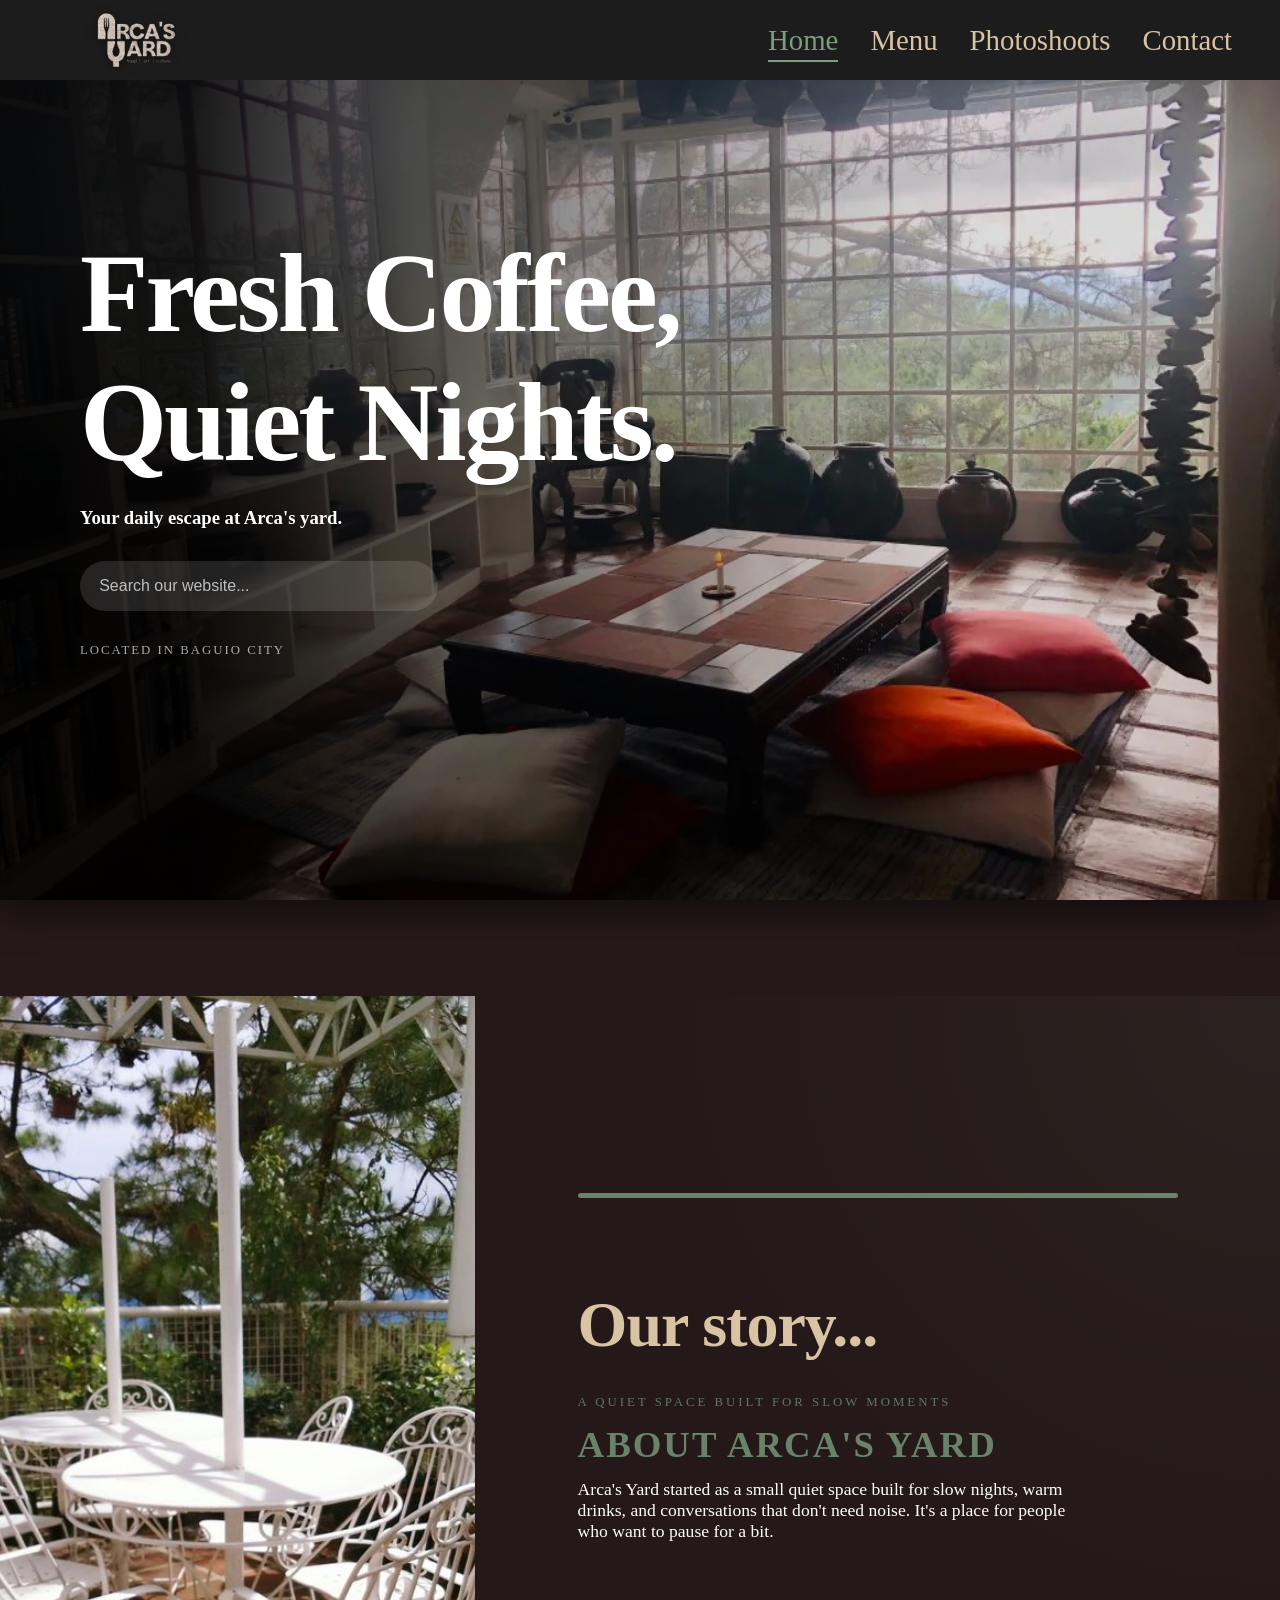
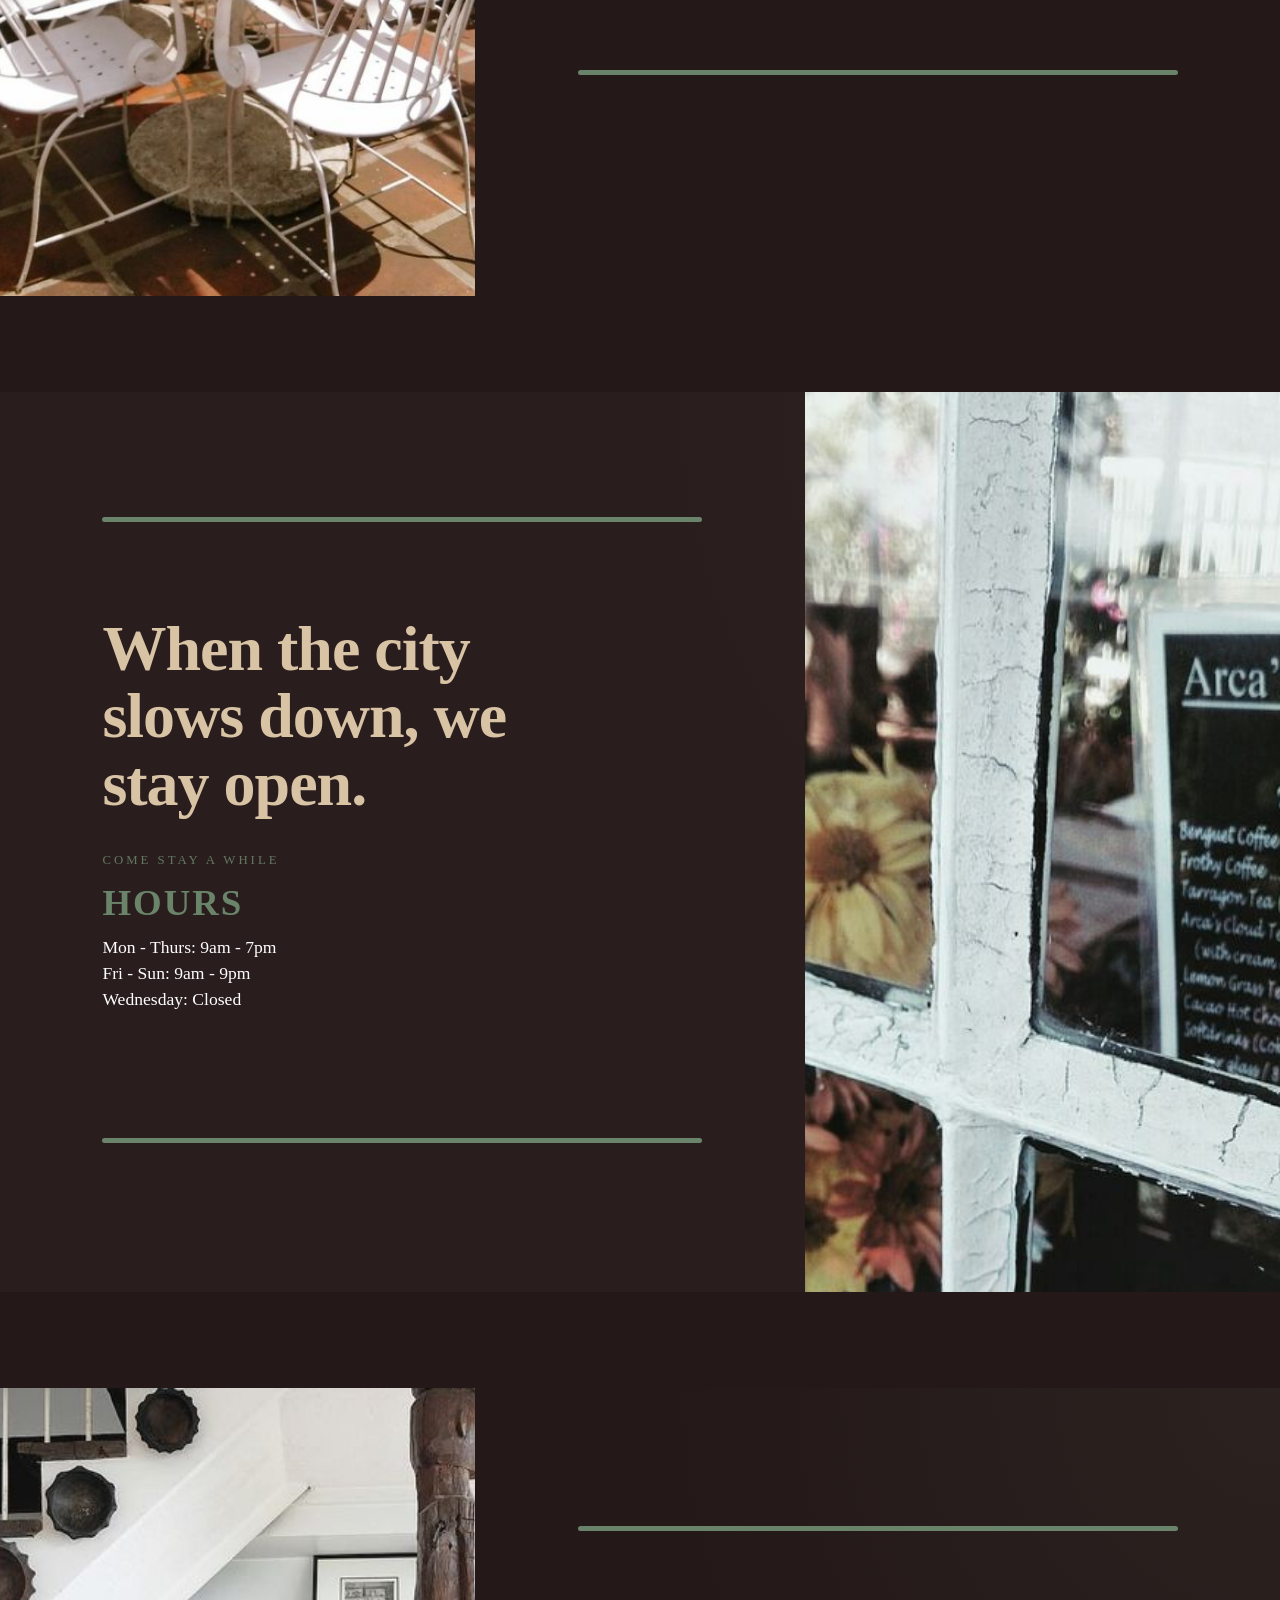
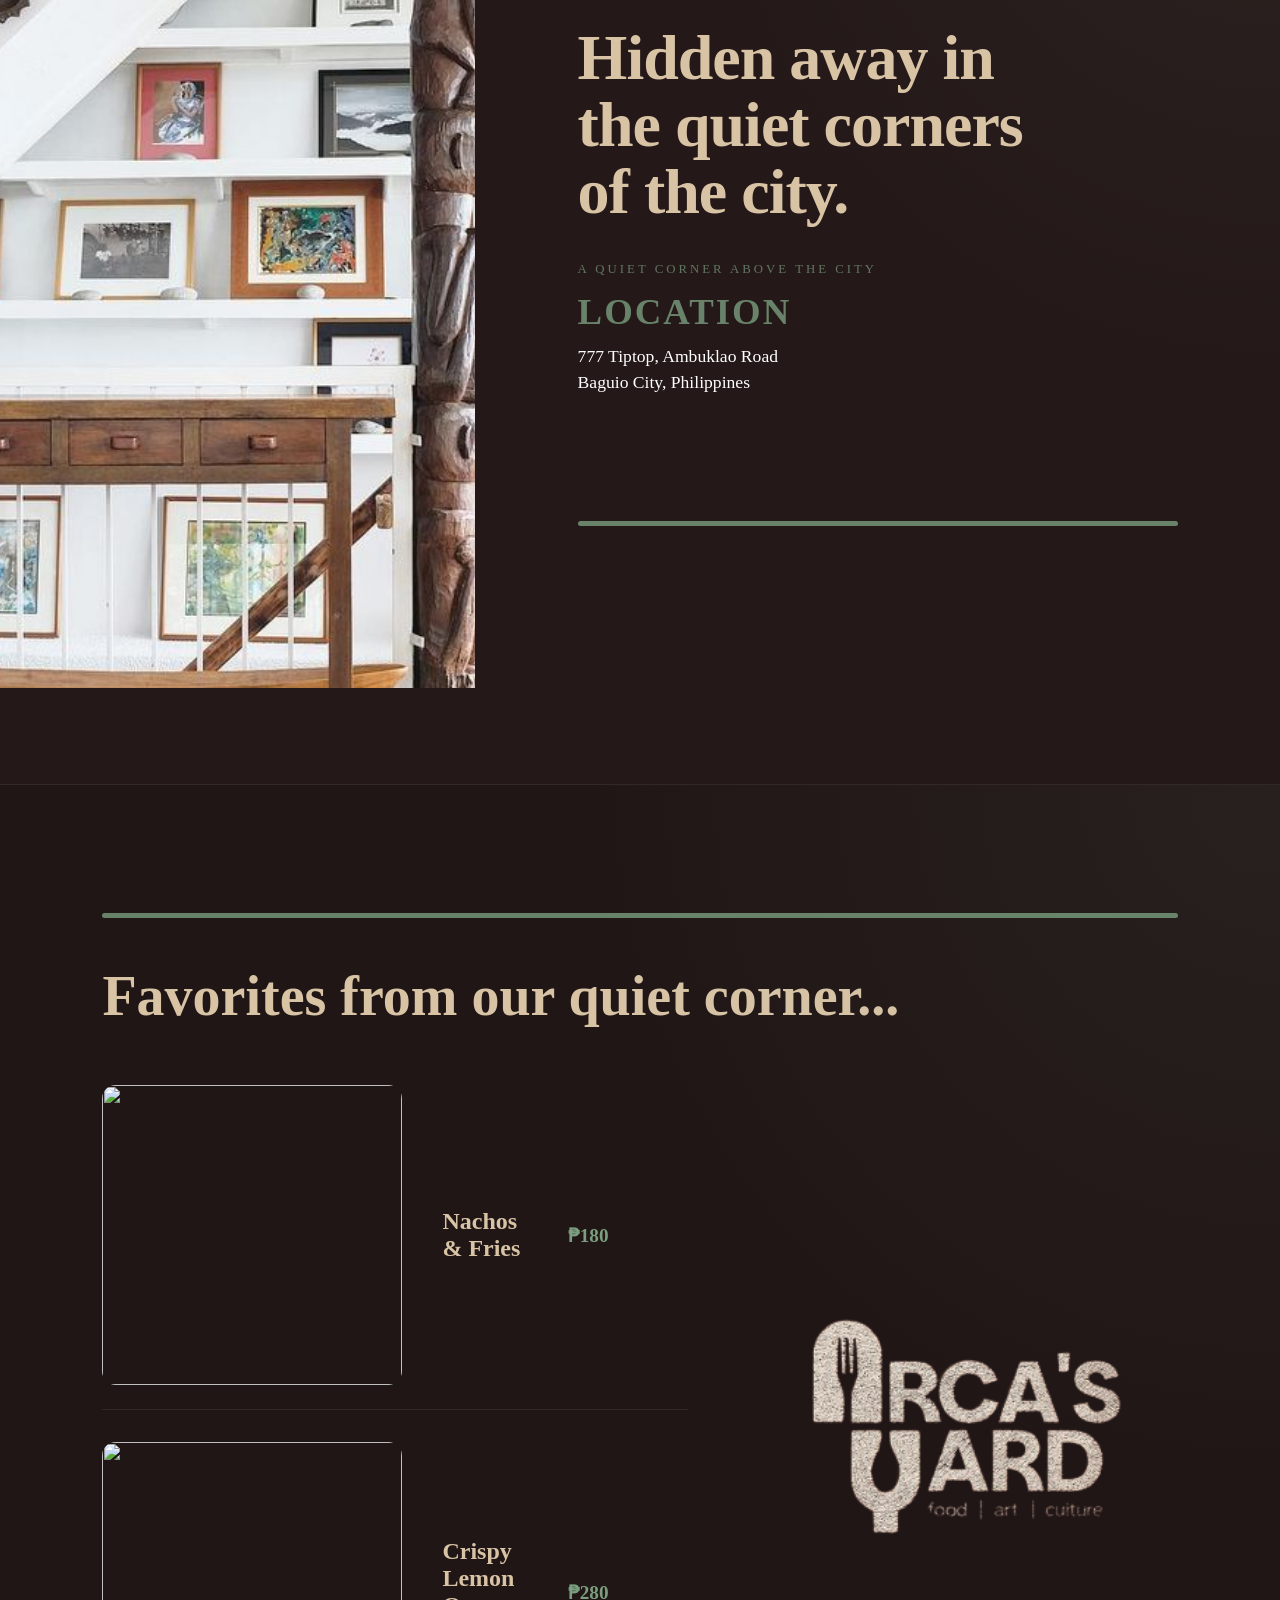
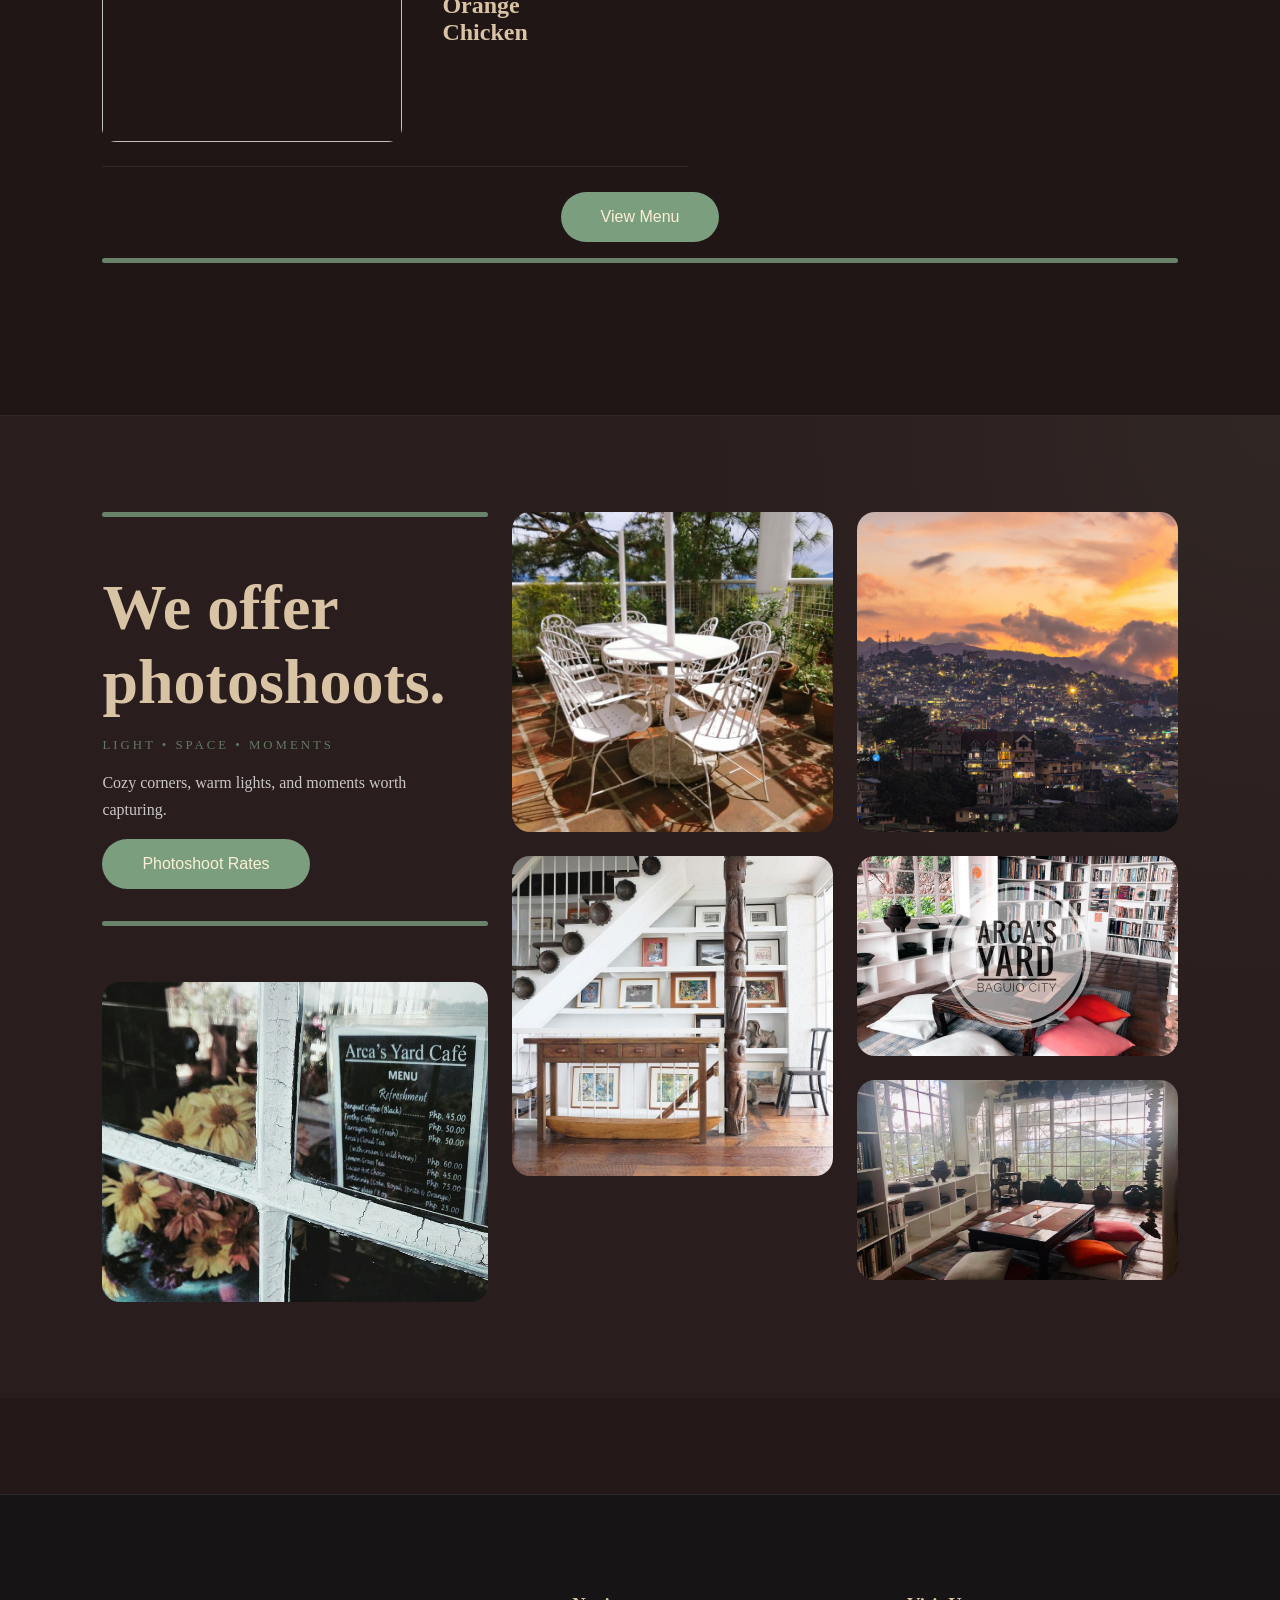
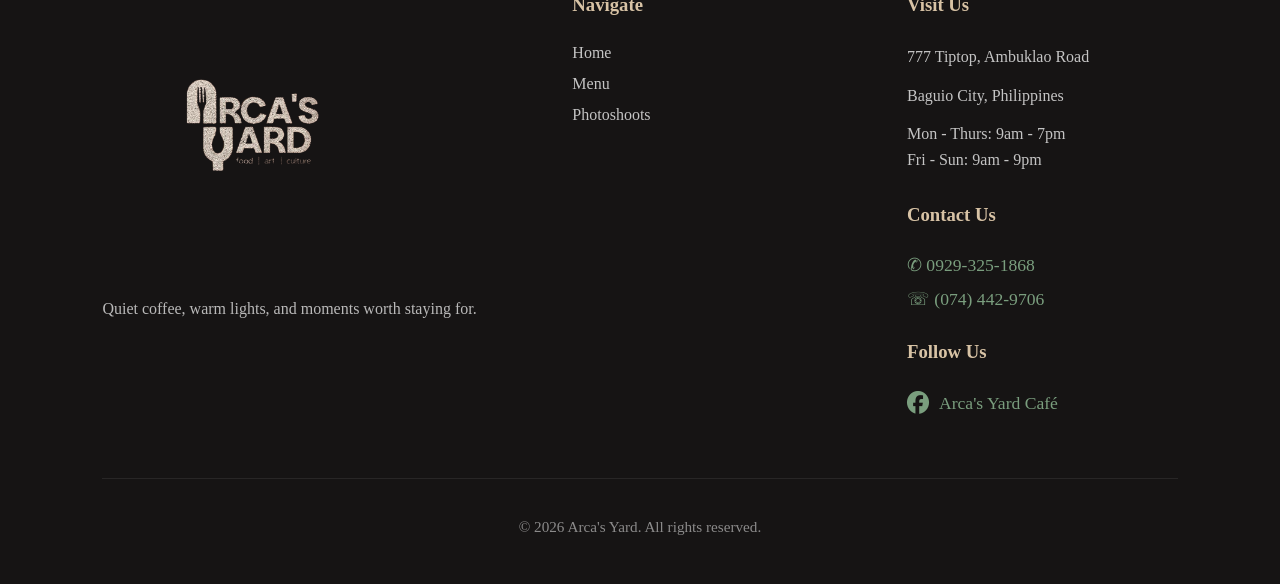
==== commit 954d73f9: "Added hamburgir, fixed layout in mobile and added some scripts, mainly in scroll functions" ====
--- a/index.html
+++ b/index.html
@@ -17,9 +17,16 @@
             <img src="images/Logo.png">
         </div>
 
-        <ul class="NavigationBtns">
-            <li><a href="#home">Home</a></li>
+        <div class="nav-overlay" id="navOverlay"></div>
+
+        <div class="hamburger" id="hamburger">
+            <i class="fa-solid fa-bars"></i>
+        </div>
+
+        <ul class="NavigationBtns" id="navLinks">
+            <li><a href="index.html">Home</a></li>
             <li><a href="menu.html">Menu</a></li>
+            <li><a href="photoshoot.html">Photoshoots</a></li>
             <li><a href="#footer-contact">Contact</a></li>
         </ul>
     </header>
@@ -259,6 +266,8 @@
     </footer>
 </body>
 
+<!-- This is the script for the navbars hiding and adjusting -->
+
 <script>
     let lastScrollY = window.scrollY;
     const nav = document.querySelector(".TopNav");
@@ -283,6 +292,24 @@
         lastScrollY = currentScrollY;
     });
 </script>
+
+<!-- This highlights the top navigation btns -->
+
+<script>
+    const navLinks = document.querySelectorAll(".NavigationBtns li a");
+
+    const currentPage = window.location.pathname.split("/").pop() || "index.html";
+
+    navLinks.forEach(link => {
+        const linkPage = link.getAttribute("href");
+
+        if (linkPage === currentPage) {
+            link.classList.add("active");
+        }
+    });
+</script>
+
+<!-- FADE SCRIPT -->
 
 <script>
     const fadeElements = document.querySelectorAll(
@@ -302,4 +329,29 @@
     fadeElements.forEach((el) => observer.observe(el));
 </script>
 
+<!-- HAMBURGER -->
+
+<script>
+    document.addEventListener("DOMContentLoaded", () => {
+        const hamburger = document.getElementById("hamburger");
+        const navLinks = document.getElementById("navLinks");
+        const overlay = document.getElementById("navOverlay");
+
+        function toggleMenu() {
+            navLinks.classList.toggle("show");
+            overlay.classList.toggle("show");
+        }
+
+        hamburger.addEventListener("click", toggleMenu);
+        overlay.addEventListener("click", toggleMenu);
+
+        document.querySelectorAll(".NavigationBtns a").forEach(link => {
+            link.addEventListener("click", () => {
+                navLinks.classList.remove("show");
+                overlay.classList.remove("show");
+            });
+        });
+    });
+</script>
+
 </html>
--- a/styles.css
+++ b/styles.css
@@ -2,7 +2,7 @@
     scroll-behavior: smooth;
 }
 
-/*Radial Gradients*/
+/*RADIAL GRADIANTS*/
 .about-section,
 .hours-section,
 .location-section,
@@ -81,7 +81,7 @@
     opacity: 0.8;
 }
 
-/*Fade animations*/
+/*FADE ANIMATIONS*/
 .fade-up {
     opacity: 0;
     transform: translateY(60px);
@@ -117,7 +117,7 @@
     transform: translateX(0);
 }
 
-/*Text Animations*/
+/*TEXT ANIMATIONS*/
 .headline-content h1,
 .headline-content h3,
 .search-bar {
@@ -140,7 +140,7 @@
     animation-delay: 0.6s;
 }
 
-/*Hover*/
+/*HOVER*/
 .grid-item img,
 .food-img,
 .hours-image img,
@@ -171,7 +171,7 @@
     background-color: rgba(255, 255, 255, 0.03);
 }
 
-/*main*/
+/*MAIN*/
 body {
     margin: 0;
     padding: 0;
@@ -197,7 +197,7 @@
     --topnav-height: 60px;
 }
 
-/*Top Navigtaion Bar*/
+/*TOP NAVIGATION BAR*/
 
 .TopNav {
     position: fixed;
@@ -226,6 +226,40 @@
     background-color: rgba(20, 20, 20, 0.85);
     box-shadow: 0 5px 20px rgba(0, 0, 0, 0.3);
 }
+
+.TopNav.hide-nav {
+    transform: translateY(-100%);
+}
+
+.nav-overlay {
+    position: fixed;
+    inset: 0;
+    background: rgba(0, 0, 0, 0.4);
+
+    opacity: 0;
+    pointer-events: none;
+
+    transition: opacity 0.3s ease;
+
+    z-index: 1000;
+}
+
+.nav-overlay.show {
+    opacity: 1;
+    pointer-events: auto;
+}
+
+
+/*HAMBUYGER*/
+.hamburger {
+    display: none;
+    font-size: 2rem;
+    background: none;
+    border: none;
+    color: #d8c3a5;
+    cursor: pointer;
+}
+
 
 /* LOGO */
 .Logo {
@@ -269,6 +303,21 @@
 
 .NavigationBtns li a:hover {
     color: #7a9e7e;
+}
+
+.NavigationBtns li a.active {
+    color: #7a9e7e;
+    position: relative;
+}
+
+.NavigationBtns li a.active::after {
+    content: "";
+    position: absolute;
+    left: 0;
+    bottom: -6px;
+    width: 100%;
+    height: 2px;
+    background-color: #7a9e7e;
 }
 
 /*SEACRCH BAR*/
@@ -958,12 +1007,56 @@
         padding: 0 1.5rem;
     }
 
+    .hamburger {
+        display: block;
+        font-size: 2rem;
+        color: #d8c3a5;
+        cursor: pointer;
+        z-index: 1100;
+    }
+
     .NavigationBtns {
-        gap: 1rem;
+        position: fixed;
+        top: 4.6rem;
+        right: 0;
+
+        height: auto;
+        width: 280px;
+        max-width: 90vw;
+
+        justify-content: flex-start;
+        align-items: flex-start;
+        padding: 0.5rem 1rem;
+
+        gap: 0.5rem;
+
+        background-color: rgba(20, 20, 20, 0.95);
+        backdrop-filter: blur(12px);
+
+        transform: translateX(100%);
+        transition: transform 0.35s ease;
+
+        z-index: 1001;
+        border-radius: 10px;
+    }
+
+    .NavigationBtns.show {
+        transform: translateX(0);
+    }
+
+    .NavigationBtns li {
+        width: 100%;
+        padding: 0.8rem 0;
     }
 
     .NavigationBtns li a {
-        font-size: 1rem;
+        display: block;
+        width: 100%;
+        font-size: 1.2rem;
+    }
+
+    .NavigationBtns li:first-child {
+        margin-top: 0;
     }
 
     .Logo img {
